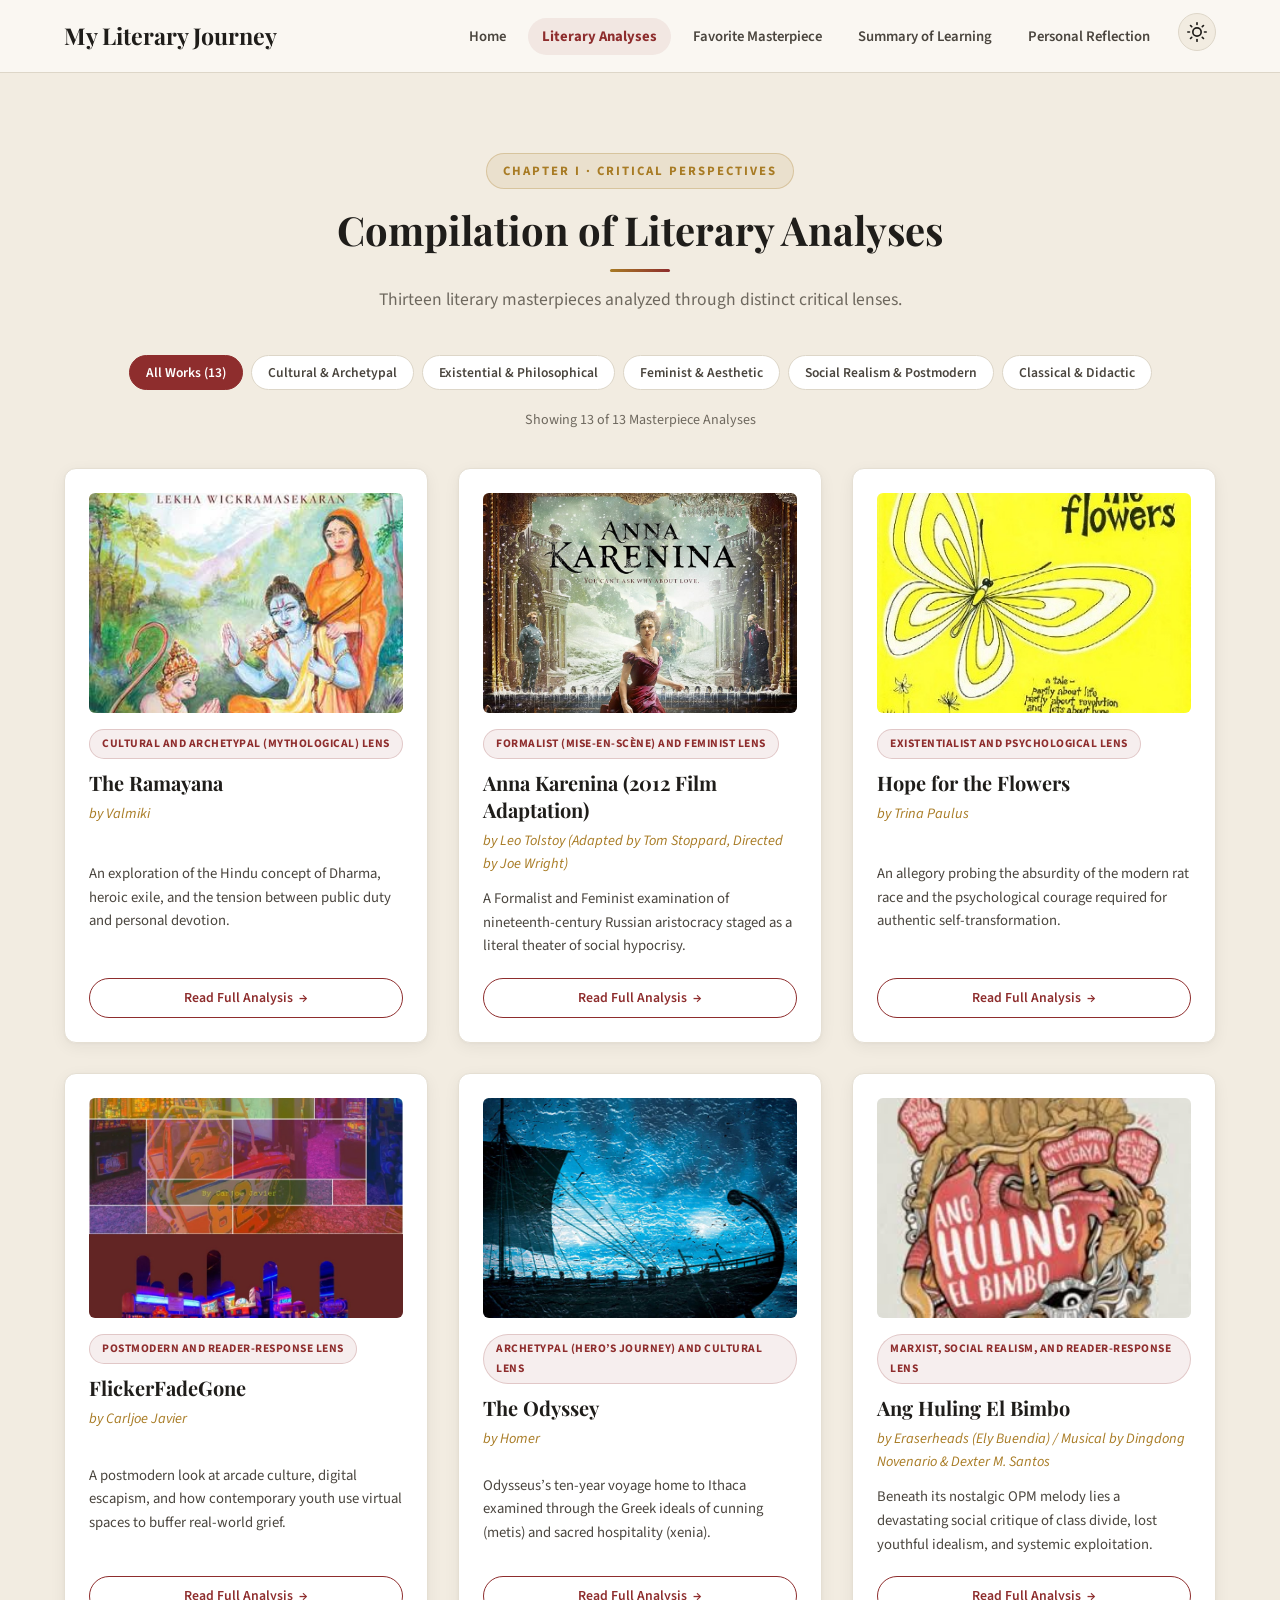
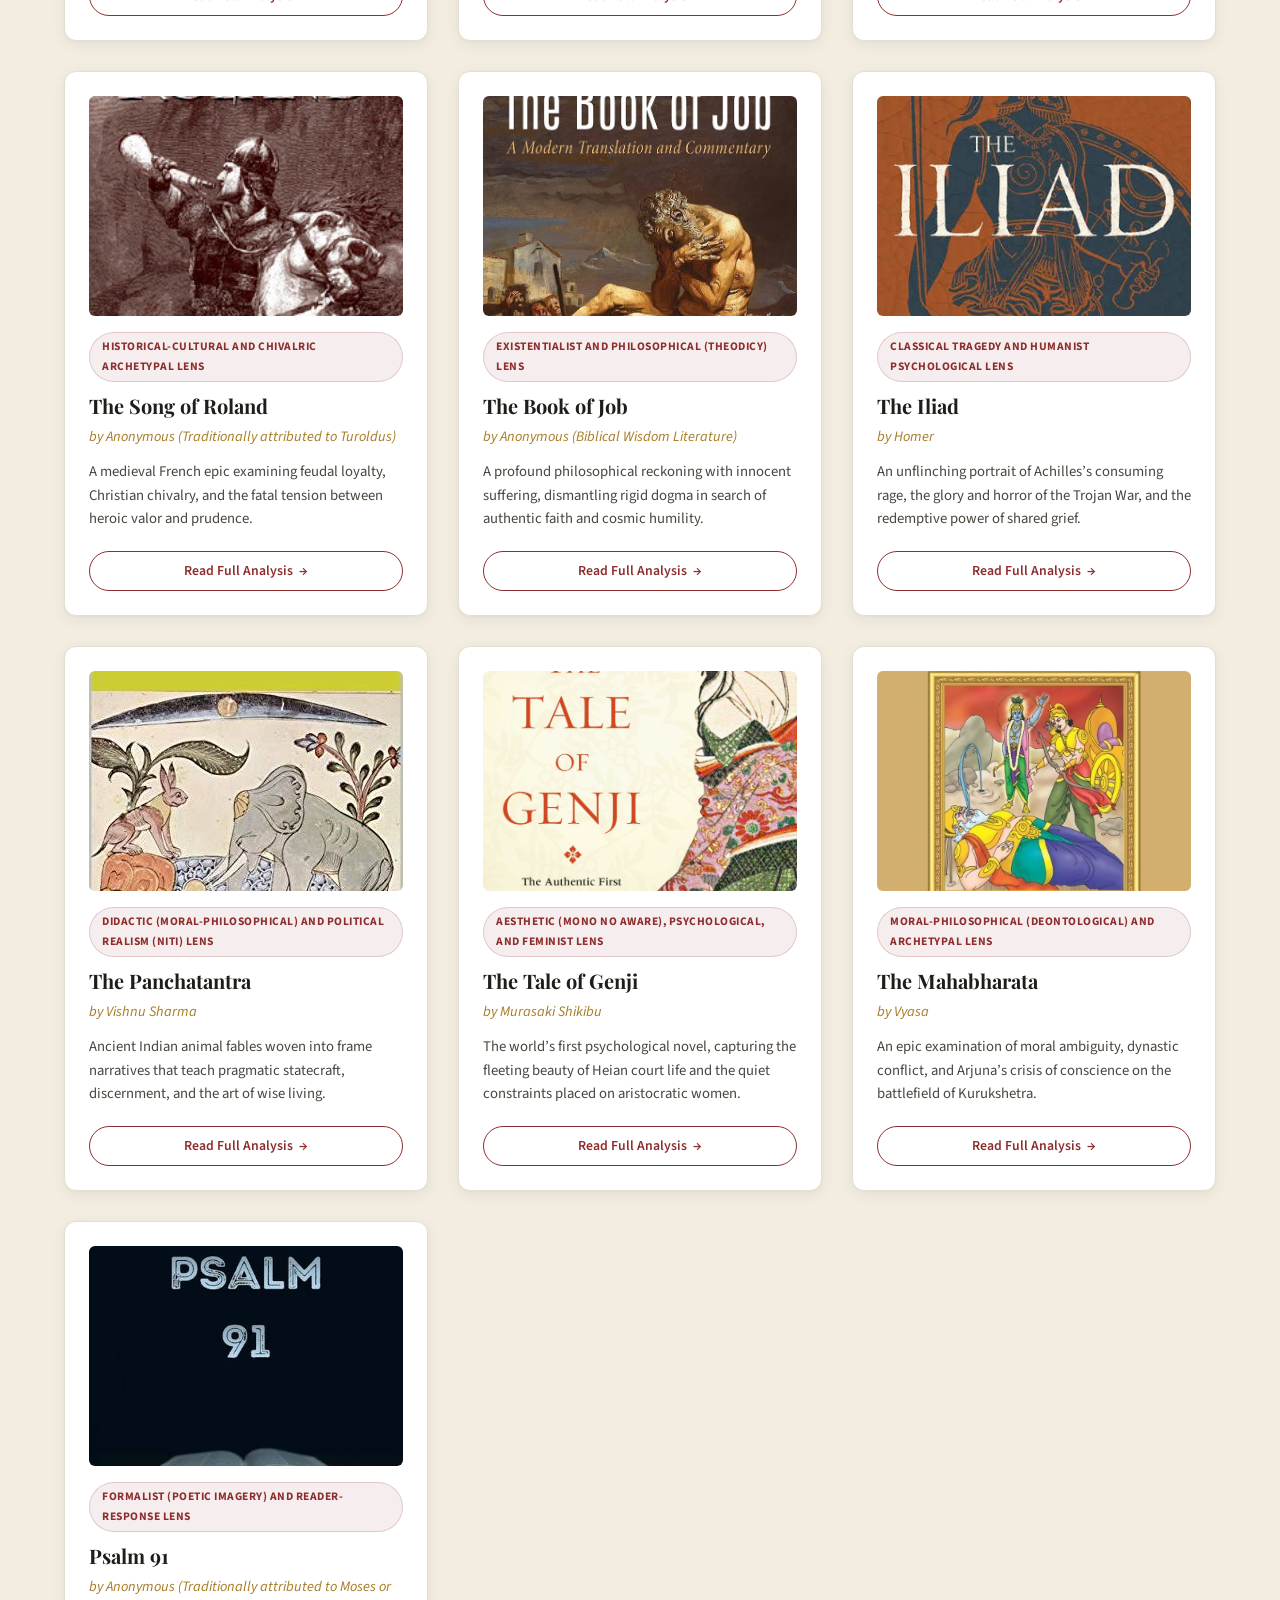
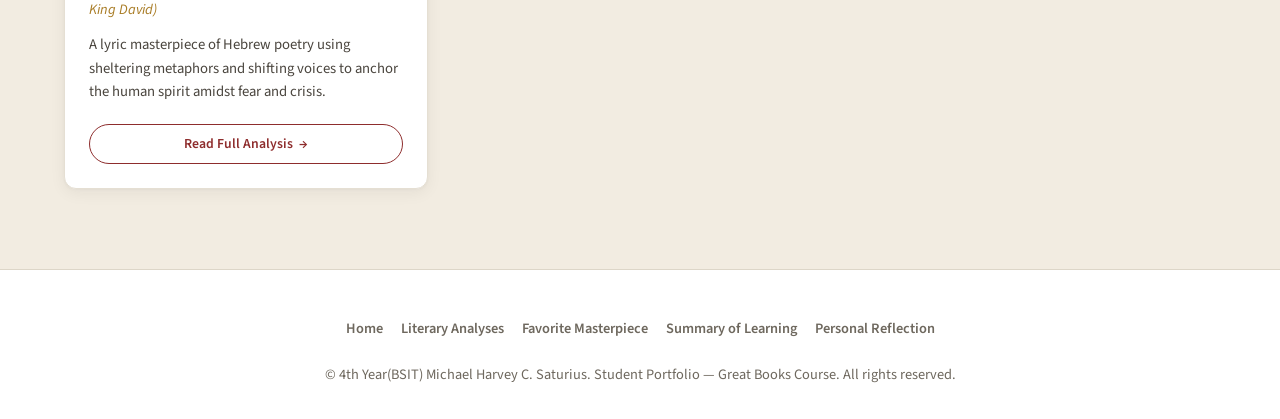
==== analyses.html @ 4bf7985d "Add files via upload" ====
<!DOCTYPE html>
<html lang="en">
<head>
    <meta charset="UTF-8">
    <meta name="viewport" content="width=device-width, initial-scale=1.0">
    <title>Literary Analyses | My Literary Journey</title>
    <link rel="preconnect" href="https://fonts.googleapis.com">
    <link rel="preconnect" href="https://fonts.gstatic.com" crossorigin>
    <link href="https://fonts.googleapis.com/css2?family=Playfair+Display:ital,wght@0,400;0,600;0,700;0,800;1,400;1,600;1,700&family=Source+Sans+3:ital,wght@0,400;0,500;0,600;0,700;1,400;1,600&display=swap" rel="stylesheet">
    <link rel="stylesheet" href="styles.css">
</head>
<body>
    <nav class="navbar" id="navbar">
        <div class="nav-container">
            <a href="profile.html" class="logo">My Literary Journey</a>
            <button class="nav-toggle" aria-label="Toggle navigation menu" id="navToggle">
                <span class="hamburger-line"></span>
                <span class="hamburger-line"></span>
                <span class="hamburger-line"></span>
            </button>
            <ul class="nav-links" id="navLinks">
                <li><a href="profile.html">Home</a></li>
                <li><a href="analyses.html" class="active">Literary Analyses</a></li>
                <li><a href="favorite.html">Favorite Masterpiece</a></li>
                <li><a href="summary.html">Summary of Learning</a></li>
                <li><a href="reflection.html">Personal Reflection</a></li>
                <li><button class="theme-toggle" id="themeToggle" aria-label="Toggle theme"><svg class="theme-icon sun-icon" viewBox="0 0 24 24" width="20" height="20" fill="none" stroke="currentColor" stroke-width="2" stroke-linecap="round" stroke-linejoin="round" aria-hidden="true"><circle cx="12" cy="12" r="5"></circle><line x1="12" y1="1" x2="12" y2="3"></line><line x1="12" y1="21" x2="12" y2="23"></line><line x1="4.22" y1="4.22" x2="5.64" y2="5.64"></line><line x1="18.36" y1="18.36" x2="19.78" y2="19.78"></line><line x1="1" y1="12" x2="3" y2="12"></line><line x1="21" y1="12" x2="23" y2="12"></line><line x1="4.22" y1="19.78" x2="5.64" y2="18.36"></line><line x1="18.36" y1="5.64" x2="19.78" y2="4.22"></line></svg><svg class="theme-icon moon-icon" viewBox="0 0 24 24" width="20" height="20" fill="none" stroke="currentColor" stroke-width="2" stroke-linecap="round" stroke-linejoin="round" aria-hidden="true"><path d="M21 12.79A9 9 0 1 1 11.21 3 7 7 0 0 0 21 12.79z"></path></svg></button></li>
            </ul>
        </div>
    </nav>

    <section id="analyses" class="section bg-alt">
        <div class="container">
            <div class="section-header-block">
                <div class="chapter-kicker">Chapter I &middot; Critical Perspectives</div>
                <h2 class="section-title">Compilation of Literary Analyses</h2>
                <p class="section-subtitle">Thirteen literary masterpieces analyzed through distinct critical lenses.</p>
            </div>

            <div class="analyses-toolbar">
                <div class="filter-pills" role="tablist" aria-label="Filter analyses by critical lens">
                    <button class="filter-btn active" data-filter="all">All Works (13)</button>
                    <button class="filter-btn" data-filter="archetypal">Cultural &amp; Archetypal</button>
                    <button class="filter-btn" data-filter="existential">Existential &amp; Philosophical</button>
                    <button class="filter-btn" data-filter="feminist">Feminist &amp; Aesthetic</button>
                    <button class="filter-btn" data-filter="social">Social Realism &amp; Postmodern</button>
                    <button class="filter-btn" data-filter="classical">Classical &amp; Didactic</button>
                </div>
                <div class="analyses-counter" id="analysesCounter">Showing 13 of 13 Masterpiece Analyses</div>
            </div>

            <div class="analyses-grid" id="analysesGrid"></div>
        </div>
    </section>

    <div class="modal" id="readerModal" role="dialog" aria-modal="true" aria-hidden="true">
        <div class="modal-backdrop" id="modalBackdrop"></div>
        <div class="modal-content">
            <div class="modal-bg-cover" id="modalBgCover" aria-hidden="true"></div>
            <button class="modal-close" id="modalClose" aria-label="Close reader">&times;</button>
            <div class="modal-body">
                <div class="modal-header">
                    <h2 id="modalTitle">Title</h2>
                    <p class="modal-author" id="modalAuthor">Author</p>
                    <span class="modal-lens" id="modalLens">Lens</span>
                </div>
                <div class="modal-text" id="modalText"></div>
            </div>
            <div class="modal-footer">
                <button class="modal-nav-btn" id="modalPrevBtn">&larr; Previous Analysis</button>
                <button class="modal-nav-btn" id="modalNextBtn">Next Analysis &rarr;</button>
            </div>
        </div>
    </div>

    <footer id="footer" class="footer">
        <div class="container">
            <div class="footer-content">
                <ul class="footer-nav">
                    <li><a href="profile.html">Home</a></li>
                    <li><a href="analyses.html">Literary Analyses</a></li>
                    <li><a href="favorite.html">Favorite Masterpiece</a></li>
                    <li><a href="summary.html">Summary of Learning</a></li>
                    <li><a href="reflection.html">Personal Reflection</a></li>
                </ul>
                <div class="footer-attribution">
                    <p>&copy; 4th Year(BSIT) Michael Harvey C. Saturius. Student Portfolio &mdash; Great Books Course. All rights reserved.</p>
                </div>
            </div>
        </div>
    </footer>

    <button class="back-to-top" id="backToTop" aria-label="Back to top">&uarr;</button>

    <script src="script.js"></script>
</body>
</html>
---- styles.css ----
:root {
    --bg-primary: #FAF7F2;
    --bg-secondary: #F2ECE1;
    --bg-alt: #F2ECE1;
    --card-bg: #FFFFFF;
    --card-border: #E5DFD3;
    --border-color: #DDD6C8;
    --border-subtle: #ECE6DA;

    --text-primary: #1F1D1A;
    --text-color: #1F1D1A;
    --text-secondary: #4A453E;
    --text-muted: #6E685E;

    --accent: #8E2D2D;
    --accent-hover: #702121;
    --accent-subtle: rgba(142, 45, 45, 0.08);
    --accent-subtle-border: rgba(142, 45, 45, 0.2);

    --gold: #A87B24;
    --gold-hover: #8C6418;
    --gold-subtle: rgba(168, 123, 36, 0.1);
    --gold-border: rgba(168, 123, 36, 0.28);

    --forest: #2C5E43;
    --forest-subtle: rgba(44, 94, 67, 0.1);

    --shadow-sm: 0 2px 8px rgba(31, 29, 26, 0.04);
    --shadow: 0 4px 16px rgba(31, 29, 26, 0.06), 0 1px 3px rgba(31, 29, 26, 0.03);
    --shadow-md: 0 8px 24px rgba(31, 29, 26, 0.08), 0 2px 6px rgba(31, 29, 26, 0.04);
    --shadow-lg: 0 16px 40px rgba(31, 29, 26, 0.1), 0 4px 12px rgba(31, 29, 26, 0.05);
    --shadow-book: -8px 0 16px rgba(0, 0, 0, 0.12), 12px 16px 32px rgba(0, 0, 0, 0.15);

    --radius-sm: 6px;
    --radius: 12px;
    --radius-lg: 18px;
    --radius-full: 9999px;

    --transition-fast: 0.15s ease;
    --transition: 0.3s cubic-bezier(0.2, 0, 0.1, 1);
    --transition-slow: 0.5s cubic-bezier(0.2, 0, 0.1, 1);

    --font-serif: 'Playfair Display', Georgia, 'Times New Roman', serif;
    --font-sans: 'Source Sans 3', system-ui, -apple-system, 'Segoe UI', Roboto, sans-serif;
}

body.dark-mode {
    --bg-primary: #151413;
    --bg-secondary: #1D1C1A;
    --bg-alt: #1D1C1A;
    --card-bg: #22201D;
    --card-border: #35332F;
    --border-color: #383531;
    --border-subtle: #2C2925;

    --text-primary: #F4EFE6;
    --text-color: #F4EFE6;
    --text-secondary: #C8C1B4;
    --text-muted: #968F83;

    --accent: #E06C6C;
    --accent-hover: #F08585;
    --accent-subtle: rgba(224, 108, 108, 0.12);
    --accent-subtle-border: rgba(224, 108, 108, 0.3);

    --gold: #D8A944;
    --gold-hover: #E8BC5B;
    --gold-subtle: rgba(216, 169, 68, 0.12);
    --gold-border: rgba(216, 169, 68, 0.32);

    --forest: #5CA37B;
    --forest-subtle: rgba(92, 163, 123, 0.14);

    --shadow-sm: 0 2px 8px rgba(0, 0, 0, 0.3);
    --shadow: 0 6px 20px rgba(0, 0, 0, 0.45);
    --shadow-md: 0 10px 30px rgba(0, 0, 0, 0.55);
    --shadow-lg: 0 20px 50px rgba(0, 0, 0, 0.7);
    --shadow-book: -8px 0 20px rgba(0, 0, 0, 0.4), 16px 20px 40px rgba(0, 0, 0, 0.6);
}

*, *::before, *::after {
    margin: 0;
    padding: 0;
    box-sizing: border-box;
}

html {
    scroll-behavior: smooth;
    font-size: 16px;
}

@keyframes pageFadeIn {
    from {
        opacity: 0;
    }
    to {
        opacity: 1;
    }
}

body {
    font-family: var(--font-sans);
    background-color: var(--bg-primary);
    color: var(--text-color);
    line-height: 1.75;
    font-weight: 400;
    transition: background-color var(--transition), color var(--transition);
    min-height: 100vh;
    display: flex;
    flex-direction: column;
    animation: pageFadeIn 0.3s ease-out;
}

body.page-leaving {
    opacity: 0;
    transition: opacity 0.22s ease-in !important;
}

body:not(.theme-ready),
body:not(.theme-ready) *,
body:not(.theme-ready) *::before,
body:not(.theme-ready) *::after {
    transition: none !important;
}

::selection {
    background-color: var(--accent);
    color: #FFFFFF;
}

::-webkit-scrollbar {
    width: 10px;
}

::-webkit-scrollbar-track {
    background: var(--bg-primary);
}

::-webkit-scrollbar-thumb {
    background: var(--border-color);
    border-radius: var(--radius-full);
}

::-webkit-scrollbar-thumb:hover {
    background: var(--accent);
}

h1, h2, h3, h4, blockquote {
    font-family: var(--font-serif);
    color: var(--text-primary);
}

h1 {
    font-size: 2.8rem;
    line-height: 1.2;
    font-weight: 700;
}

h2 {
    font-size: 2.2rem;
    line-height: 1.25;
    font-weight: 700;
}

h3 {
    font-size: 1.4rem;
    line-height: 1.35;
    font-weight: 700;
}

h4 {
    font-size: 1.15rem;
    line-height: 1.4;
    font-weight: 600;
}

p {
    margin-bottom: 1.2rem;
    color: var(--text-secondary);
}

p:last-child {
    margin-bottom: 0;
}

a {
    color: var(--accent);
    text-decoration: none;
    transition: color var(--transition-fast);
}

a:hover {
    color: var(--accent-hover);
}

.container {
    max-width: 1200px;
    margin: 0 auto;
    padding: 0 24px;
    width: 100%;
}

.section {
    padding: 80px 0;
    position: relative;
    flex: 1 0 auto;
}

.bg-alt {
    background-color: var(--bg-secondary);
}

.section-title {
    font-size: 2.5rem;
    text-align: center;
    margin-bottom: 14px;
    color: var(--text-primary);
}

.section-title::after {
    content: '';
    display: block;
    width: 60px;
    height: 3px;
    background: linear-gradient(90deg, var(--gold), var(--accent));
    margin: 14px auto 0;
    border-radius: var(--radius-full);
}

.section-subtitle {
    text-align: center;
    color: var(--text-muted);
    margin: 0 auto 48px;
    font-size: 1.1rem;
    max-width: 680px;
    line-height: 1.6;
}

.chapter-kicker {
    display: inline-block;
    font-size: 0.8rem;
    font-weight: 700;
    text-transform: uppercase;
    letter-spacing: 2px;
    color: var(--gold);
    background-color: var(--gold-subtle);
    border: 1px solid var(--gold-border);
    padding: 6px 16px;
    border-radius: var(--radius-full);
    margin-bottom: 16px;
}

.section-header-block {
    text-align: center;
    margin-bottom: 40px;
}

.btn {
    display: inline-flex;
    align-items: center;
    justify-content: center;
    gap: 8px;
    padding: 13px 28px;
    border-radius: var(--radius-full);
    font-weight: 600;
    font-size: 0.98rem;
    transition: all var(--transition);
    cursor: pointer;
    border: 1px solid transparent;
    font-family: inherit;
    text-decoration: none;
}

.btn-primary {
    background-color: var(--accent);
    color: #FFFFFF;
    box-shadow: 0 4px 14px rgba(142, 45, 45, 0.25);
}

.btn-primary:hover {
    background-color: var(--accent-hover);
    color: #FFFFFF;
    transform: translateY(-2px);
    box-shadow: 0 6px 20px rgba(142, 45, 45, 0.35);
}

.btn-outline {
    background-color: transparent;
    color: var(--text-primary);
    border-color: var(--border-color);
}

.btn-outline:hover {
    border-color: var(--accent);
    color: var(--accent);
    background-color: var(--accent-subtle);
}

.navbar {
    position: sticky;
    top: 0;
    z-index: 1000;
    background-color: rgba(250, 247, 242, 0.94);
    backdrop-filter: blur(12px);
    border-bottom: 1px solid var(--border-color);
}

body.dark-mode .navbar {
    background-color: rgba(21, 20, 19, 0.94);
}

.nav-container {
    max-width: 1200px;
    margin: 0 auto;
    padding: 0 24px;
    display: flex;
    justify-content: space-between;
    align-items: center;
    height: 72px;
}

.logo {
    font-family: var(--font-serif);
    font-size: 1.45rem;
    font-weight: 700;
    color: var(--text-primary);
    display: inline-flex;
    align-items: center;
    gap: 10px;
}

.logo-icon {
    display: inline-flex;
    align-items: center;
    justify-content: center;
    width: 32px;
    height: 32px;
    border-radius: 8px;
    background: linear-gradient(135deg, var(--accent), var(--gold));
    color: #FFFFFF;
    font-size: 1rem;
}

.logo:hover {
    color: var(--accent);
}

.nav-links {
    display: flex;
    list-style: none;
    gap: 8px;
    align-items: center;
}

.nav-links li a {
    color: var(--text-secondary);
    font-weight: 600;
    font-size: 0.92rem;
    padding: 8px 14px;
    border-radius: var(--radius-full);
    transition: all var(--transition-fast);
}

.nav-links li a:hover {
    color: var(--accent);
    background-color: var(--accent-subtle);
}

.nav-links li a.active {
    color: var(--accent);
    background-color: var(--accent-subtle);
    font-weight: 700;
}

.theme-toggle {
    background: var(--bg-secondary);
    border: 1px solid var(--border-color);
    color: var(--text-primary);
    width: 38px;
    height: 38px;
    border-radius: 50%;
    display: inline-flex;
    align-items: center;
    justify-content: center;
    cursor: pointer;
    transition: all var(--transition);
    margin-left: 6px;
    position: relative;
    overflow: hidden;
}

.theme-toggle:hover {
    border-color: var(--gold);
    color: var(--gold);
}

.theme-icon {
    position: absolute;
    width: 20px;
    height: 20px;
    display: block;
    pointer-events: none;
    transition: transform 0.4s cubic-bezier(0.4, 0, 0.2, 1), opacity 0.3s ease;
}

.sun-icon {
    opacity: 1;
    transform: rotate(0deg) scale(1);
}

.moon-icon {
    opacity: 0;
    transform: rotate(90deg) scale(0.5);
}

body.dark-mode .sun-icon {
    opacity: 0;
    transform: rotate(-90deg) scale(0.5);
}

body.dark-mode .moon-icon {
    opacity: 1;
    transform: rotate(0deg) scale(1);
}

.nav-toggle {
    display: none;
    flex-direction: column;
    justify-content: center;
    gap: 5px;
    background: var(--bg-secondary);
    border: 1px solid var(--border-color);
    border-radius: 8px;
    width: 40px;
    height: 40px;
    cursor: pointer;
    padding: 8px;
}

.hamburger-line {
    display: block;
    width: 100%;
    height: 2px;
    background-color: var(--text-primary);
    border-radius: 2px;
    transition: all var(--transition);
}

.hero {
    padding: 100px 24px 90px;
    text-align: center;
    background: radial-gradient(circle at 50% 20%, var(--bg-secondary) 0%, var(--bg-primary) 75%);
    border-bottom: 1px solid var(--border-color);
}

.hero-content {
    max-width: 860px;
    margin: 0 auto;
}

.hero-badge {
    display: inline-block;
    font-size: 0.8rem;
    font-weight: 700;
    text-transform: uppercase;
    letter-spacing: 2px;
    color: var(--accent);
    background-color: var(--accent-subtle);
    border: 1px solid var(--accent-subtle-border);
    padding: 6px 18px;
    border-radius: var(--radius-full);
    margin-bottom: 24px;
}

.hero h1 {
    font-size: 3rem;
    margin-bottom: 24px;
    color: var(--text-primary);
}

.hero-quote {
    font-family: var(--font-serif);
    font-style: italic;
    font-size: 1.35rem;
    color: var(--text-secondary);
    margin: 0 auto 36px;
    max-width: 720px;
    line-height: 1.6;
    background: var(--card-bg);
    padding: 24px 28px;
    border-radius: var(--radius);
    box-shadow: var(--shadow);
    border: 1px solid var(--border-subtle);
    border-left: 4px solid var(--gold);
    text-align: left;
}

.hero-actions {
    display: flex;
    gap: 16px;
    justify-content: center;
    align-items: center;
    flex-wrap: wrap;
}

.profile-grid {
    display: grid;
    grid-template-columns: 360px 1fr;
    gap: 50px;
    align-items: start;
}

.photo-frame {
    border-radius: var(--radius-lg);
    overflow: hidden;
    margin-bottom: 24px;
    box-shadow: var(--shadow-md);
    border: 3px solid var(--card-border);
    background-color: var(--bg-secondary);
    max-width: 100%;
}

.profile-photo {
    width: 100%;
    height: auto;
    display: block;
    object-fit: cover;
}

.metadata-card {
    background-color: var(--card-bg);
    border: 1px solid var(--card-border);
    border-radius: var(--radius);
    padding: 24px;
    box-shadow: var(--shadow);
    border-top: 3px solid var(--accent);
}

.metadata-card p {
    margin-bottom: 12px;
    color: var(--text-secondary);
    font-size: 0.95rem;
    display: flex;
    flex-direction: column;
    gap: 2px;
    border-bottom: 1px dashed var(--border-subtle);
    padding-bottom: 8px;
}

.metadata-card p:last-child {
    margin-bottom: 0;
    border-bottom: none;
    padding-bottom: 0;
}

.metadata-card strong {
    color: var(--text-primary);
    font-size: 0.8rem;
    text-transform: uppercase;
    letter-spacing: 1px;
}

.profile-right {
    display: flex;
    flex-direction: column;
    gap: 24px;
}

.profile-subsection {
    background-color: var(--card-bg);
    border: 1px solid var(--card-border);
    border-radius: var(--radius);
    padding: 30px 32px;
    box-shadow: var(--shadow);
}

.profile-subsection h3 {
    font-size: 1.3rem;
    margin-bottom: 12px;
    color: var(--text-primary);
}

.profile-subsection p {
    color: var(--text-secondary);
    font-size: 1rem;
    line-height: 1.75;
}

.profile-nav-cards {
    display: grid;
    grid-template-columns: repeat(auto-fit, minmax(220px, 1fr));
    gap: 16px;
    margin-top: 40px;
}

.nav-card-link {
    background-color: var(--card-bg);
    border: 1px solid var(--card-border);
    border-radius: var(--radius);
    padding: 18px 20px;
    display: flex;
    flex-direction: column;
    gap: 6px;
    box-shadow: var(--shadow-sm);
    transition: all var(--transition);
}

.nav-card-link:hover {
    transform: translateY(-3px);
    border-color: var(--accent);
    box-shadow: var(--shadow);
}

.nav-card-label {
    font-size: 0.75rem;
    text-transform: uppercase;
    letter-spacing: 1.5px;
    font-weight: 700;
    color: var(--gold);
}

.nav-card-title {
    font-family: var(--font-serif);
    font-weight: 700;
    color: var(--text-primary);
    font-size: 1.05rem;
    display: flex;
    justify-content: space-between;
}

.analyses-toolbar {
    margin-bottom: 36px;
    display: flex;
    flex-direction: column;
    gap: 18px;
}

.search-box-wrapper {
    max-width: 540px;
    margin: 0 auto;
    width: 100%;
    position: relative;
}

.search-input {
    width: 100%;
    padding: 12px 20px 12px 42px;
    border-radius: var(--radius-full);
    border: 1px solid var(--border-color);
    background-color: var(--card-bg);
    color: var(--text-primary);
    font-family: inherit;
    font-size: 0.95rem;
    outline: none;
}

.search-input:focus {
    border-color: var(--accent);
    box-shadow: 0 0 0 3px var(--accent-subtle);
}

.search-icon {
    position: absolute;
    left: 16px;
    top: 50%;
    transform: translateY(-50%);
    color: var(--text-muted);
}

.filter-pills {
    display: flex;
    flex-wrap: wrap;
    gap: 8px;
    justify-content: center;
}

.filter-btn {
    background-color: var(--card-bg);
    border: 1px solid var(--border-color);
    color: var(--text-secondary);
    padding: 7px 16px;
    border-radius: var(--radius-full);
    font-size: 0.85rem;
    font-weight: 600;
    cursor: pointer;
    transition: all var(--transition-fast);
    font-family: inherit;
}

.filter-btn:hover {
    border-color: var(--accent);
    color: var(--accent);
}

.filter-btn.active {
    background-color: var(--accent);
    border-color: var(--accent);
    color: #FFFFFF;
}

.analyses-counter {
    text-align: center;
    font-size: 0.88rem;
    color: var(--text-muted);
}

.analyses-grid {
    display: grid;
    grid-template-columns: repeat(3, minmax(0, 1fr));
    gap: 30px;
}

.analyses-empty {
    grid-column: 1 / -1;
    text-align: center;
    padding: 60px 20px;
    background: var(--card-bg);
    border-radius: var(--radius);
    border: 1px dashed var(--border-color);
}

.analyses-empty-title {
    font-family: var(--font-serif);
    font-size: 1.3rem;
    color: var(--text-primary);
    margin-bottom: 8px;
}

.analysis-card {
    background-color: var(--card-bg);
    border: 1px solid var(--card-border);
    border-radius: var(--radius);
    padding: 24px;
    display: flex;
    flex-direction: column;
    box-shadow: var(--shadow);
    transition: transform var(--transition), box-shadow var(--transition);
}

.analysis-card:hover {
    transform: translateY(-5px);
    box-shadow: var(--shadow-md);
}

.analysis-card .card-image {
    width: 100%;
    height: 220px;
    background-color: var(--bg-secondary);
    border-radius: var(--radius-sm);
    overflow: hidden;
    margin-bottom: 16px;
    display: flex;
    align-items: center;
    justify-content: center;
}

.analysis-card .card-image img {
    width: 100%;
    height: 100%;
    object-fit: cover;
    display: block;
}

.lens-badge {
    display: inline-block;
    padding: 4px 12px;
    border-radius: var(--radius-full);
    font-size: 0.72rem;
    font-weight: 700;
    text-transform: uppercase;
    letter-spacing: 0.5px;
    margin-bottom: 10px;
    background-color: var(--accent-subtle);
    color: var(--accent);
    border: 1px solid var(--accent-subtle-border);
    align-self: flex-start;
}

.analysis-card h3 {
    font-size: 1.25rem;
    margin-bottom: 6px;
    color: var(--text-primary);
}

.analysis-card .author {
    font-style: italic;
    font-size: 0.9rem;
    color: var(--gold);
    margin-bottom: 12px;
}

.analysis-card p {
    font-size: 0.92rem;
    color: var(--text-secondary);
    margin-bottom: 20px;
    flex-grow: 1;
    line-height: 1.6;
}

.read-btn {
    margin-top: auto;
    background-color: transparent;
    color: var(--accent);
    border: 1px solid var(--accent);
    padding: 9px 18px;
    border-radius: var(--radius-full);
    font-size: 0.86rem;
    font-weight: 600;
    cursor: pointer;
    transition: all var(--transition-fast);
    font-family: inherit;
    display: inline-flex;
    align-items: center;
    justify-content: center;
    gap: 6px;
    width: 100%;
}

.read-btn:hover {
    background-color: var(--accent);
    color: #FFFFFF;
}

.modal {
    position: fixed;
    top: 0;
    left: 0;
    width: 100%;
    height: 100%;
    z-index: 2000;
    display: flex;
    align-items: center;
    justify-content: center;
    padding: 30px 20px;
    opacity: 0;
    visibility: hidden;
    pointer-events: none;
    transition: opacity 0.35s ease, visibility 0.35s ease;
}

.modal.visible {
    opacity: 1;
    visibility: visible;
    pointer-events: auto;
}

.modal-backdrop {
    position: fixed;
    top: 0;
    left: 0;
    width: 100%;
    height: 100%;
    background-color: rgba(0, 0, 0, 0.65);
    backdrop-filter: blur(6px);
    z-index: 2001;
    opacity: 0;
    transition: opacity 0.35s ease;
}

.modal.visible .modal-backdrop {
    opacity: 1;
}

.modal-content {
    position: relative;
    z-index: 2002;
    background-color: var(--card-bg);
    border: 1px solid var(--card-border);
    border-radius: var(--radius-lg);
    max-width: 840px;
    width: 100%;
    max-height: 90vh;
    display: flex;
    flex-direction: column;
    overflow: hidden;
    box-shadow: var(--shadow-lg);
    opacity: 0;
    transform: translateY(-50px);
    transition: transform 0.4s cubic-bezier(0.16, 1, 0.3, 1), opacity 0.4s ease;
}

.modal.visible .modal-content {
    opacity: 1;
    transform: translateY(0);
}

.modal-bg-cover {
    position: absolute;
    top: 0;
    left: 0;
    right: 0;
    bottom: 0;
    background-size: cover;
    background-position: center top;
    background-repeat: no-repeat;
    opacity: 0.22;
    pointer-events: none;
    z-index: 0;
    filter: blur(0.5px);
    transform: scale(1.02);
    -webkit-mask-image: linear-gradient(to bottom, rgba(0, 0, 0, 1) 0%, rgba(0, 0, 0, 0.85) 15%, rgba(0, 0, 0, 0.4) 35%, rgba(0, 0, 0, 0.1) 50%, transparent 65%, transparent 100%);
    mask-image: linear-gradient(to bottom, rgba(0, 0, 0, 1) 0%, rgba(0, 0, 0, 0.85) 15%, rgba(0, 0, 0, 0.4) 35%, rgba(0, 0, 0, 0.1) 50%, transparent 65%, transparent 100%);
    transition: background-image 0.4s ease, opacity 0.4s ease;
}

body.dark-mode .modal-bg-cover {
    opacity: 0.26;
    -webkit-mask-image: linear-gradient(to bottom, rgba(0, 0, 0, 1) 0%, rgba(0, 0, 0, 0.85) 15%, rgba(0, 0, 0, 0.4) 35%, rgba(0, 0, 0, 0.1) 50%, transparent 65%, transparent 100%);
    mask-image: linear-gradient(to bottom, rgba(0, 0, 0, 1) 0%, rgba(0, 0, 0, 0.85) 15%, rgba(0, 0, 0, 0.4) 35%, rgba(0, 0, 0, 0.1) 50%, transparent 65%, transparent 100%);
}

.modal-close {
    position: absolute;
    top: 16px;
    right: 16px;
    width: 40px;
    height: 40px;
    border-radius: 50%;
    border: 1px solid var(--border-color);
    background-color: var(--card-bg);
    color: var(--text-primary);
    font-size: 1.4rem;
    display: flex;
    align-items: center;
    justify-content: center;
    cursor: pointer;
    transition: all var(--transition-fast);
    z-index: 10;
}

.modal-close:hover {
    background-color: var(--accent);
    color: #FFFFFF;
    border-color: var(--accent);
}

.modal-body {
    position: relative;
    z-index: 1;
    padding: 40px 48px 30px;
    overflow-y: auto;
    max-height: calc(90vh - 70px);
}

.modal-header {
    position: relative;
    z-index: 1;
    margin-bottom: 26px;
    padding-bottom: 20px;
    border-bottom: 1px solid var(--border-subtle);
    padding-right: 40px;
}

.modal-header h2 {
    font-size: 2.2rem;
    margin-bottom: 6px;
    color: var(--text-primary);
}

.modal-author {
    font-family: var(--font-serif);
    font-style: italic;
    font-size: 1.1rem;
    color: var(--gold);
    margin-bottom: 12px;
}

.modal-lens {
    display: inline-block;
    padding: 4px 12px;
    border-radius: var(--radius-full);
    font-size: 0.74rem;
    font-weight: 700;
    text-transform: uppercase;
    letter-spacing: 0.8px;
    background-color: var(--accent-subtle);
    color: var(--accent);
    border: 1px solid var(--accent-subtle-border);
}

.modal-text {
    max-width: 68ch;
    font-size: 1.05rem;
    color: var(--text-primary);
    line-height: 1.85;
}

.modal-text p {
    margin-bottom: 20px;
}

.modal-footer {
    display: flex;
    justify-content: space-between;
    align-items: center;
    padding: 14px 48px;
    border-top: 1px solid var(--border-subtle);
    background-color: var(--bg-secondary);
}

.modal-nav-btn {
    background: transparent;
    border: 1px solid var(--border-color);
    color: var(--text-primary);
    padding: 8px 16px;
    border-radius: var(--radius-full);
    font-size: 0.85rem;
    font-weight: 600;
    cursor: pointer;
    transition: all var(--transition-fast);
    font-family: inherit;
}

.modal-nav-btn:hover:not(:disabled) {
    background-color: var(--card-bg);
    border-color: var(--accent);
    color: var(--accent);
}

.modal-nav-btn:disabled {
    opacity: 0.35;
    cursor: not-allowed;
}

.spotlight {
    background-color: var(--card-bg);
    border: 1px solid var(--card-border);
    border-radius: var(--radius-lg);
    padding: 44px;
    margin-top: 20px;
    box-shadow: var(--shadow-md);
    border-top: 4px solid var(--accent);
}

.spotlight-header {
    text-align: center;
    margin-bottom: 36px;
    padding-bottom: 24px;
    border-bottom: 1px solid var(--border-subtle);
}

.spotlight-ribbon {
    display: inline-block;
    font-size: 0.78rem;
    font-weight: 700;
    text-transform: uppercase;
    letter-spacing: 2px;
    color: var(--gold);
    background-color: var(--gold-subtle);
    border: 1px solid var(--gold-border);
    padding: 5px 16px;
    border-radius: var(--radius-full);
    margin-bottom: 14px;
}

.spotlight-header h3 {
    font-size: 2.5rem;
    margin-bottom: 6px;
    color: var(--text-primary);
}

.spotlight-author {
    font-family: var(--font-serif);
    font-style: italic;
    color: var(--gold);
    font-size: 1.2rem;
}

.spotlight-content {
    display: grid;
    grid-template-columns: 380px 1fr;
    gap: 40px;
    margin-bottom: 40px;
    align-items: center;
}

.spotlight-image {
    border-radius: var(--radius);
    overflow: hidden;
    box-shadow: var(--shadow-book);
    border: 2px solid var(--card-border);
}

.spotlight-photo {
    width: 100%;
    height: auto;
    display: block;
}

.spotlight-text {
    background-color: var(--bg-secondary);
    border-radius: var(--radius);
    padding: 32px;
    border: 1px solid var(--border-subtle);
}

.spotlight-text h4 {
    font-size: 1.3rem;
    margin-bottom: 12px;
    color: var(--text-primary);
}

.spotlight-text p {
    color: var(--text-secondary);
    font-size: 1.02rem;
    line-height: 1.8;
}

.highlights {
    display: grid;
    grid-template-columns: repeat(3, 1fr);
    gap: 24px;
}

.highlight-block {
    background-color: var(--bg-secondary);
    border: 1px solid var(--border-color);
    border-radius: var(--radius);
    padding: 28px 24px;
    box-shadow: var(--shadow-sm);
    border-top: 3px solid var(--accent);
}

.highlight-block h4 {
    font-size: 1.02rem;
    margin-bottom: 12px;
    color: var(--text-primary);
    font-weight: 700;
}

.highlight-block p {
    color: var(--text-secondary);
    font-size: 0.95rem;
    line-height: 1.7;
}

.feature-grid {
    display: grid;
    grid-template-columns: repeat(2, 1fr);
    gap: 28px;
}

.feature-card {
    background-color: var(--card-bg);
    border: 1px solid var(--card-border);
    border-radius: var(--radius);
    padding: 34px 32px;
    box-shadow: var(--shadow);
    display: flex;
    flex-direction: column;
    border-top: 3px solid var(--accent);
}

.feature-number {
    display: inline-flex;
    align-items: center;
    justify-content: center;
    width: 44px;
    height: 44px;
    background: linear-gradient(135deg, var(--accent), var(--gold));
    color: #FFFFFF;
    font-size: 1.25rem;
    font-weight: 700;
    border-radius: 50%;
    margin-bottom: 18px;
    font-family: var(--font-serif);
}

.feature-card h3 {
    font-size: 1.35rem;
    margin-bottom: 12px;
    color: var(--text-primary);
}

.feature-card p {
    color: var(--text-secondary);
    font-size: 1rem;
    line-height: 1.75;
}

.reflection-grid {
    display: grid;
    gap: 28px;
    max-width: 960px;
    margin: 0 auto;
}

.reflection-block {
    background-color: var(--card-bg);
    border: 1px solid var(--card-border);
    border-left: 5px solid var(--accent);
    border-radius: var(--radius);
    padding: 34px 36px;
    box-shadow: var(--shadow);
}

.reflection-number {
    display: inline-flex;
    align-items: center;
    justify-content: center;
    width: 34px;
    height: 34px;
    background-color: var(--accent-subtle);
    color: var(--accent);
    font-weight: 700;
    border-radius: 50%;
    margin-bottom: 14px;
    font-size: 0.9rem;
    border: 1px solid var(--accent-subtle-border);
}

.reflection-question {
    font-family: var(--font-serif);
    font-size: 1.28rem;
    margin-bottom: 16px;
    color: var(--text-primary);
    line-height: 1.4;
}

.reflection-answer {
    color: var(--text-secondary);
    font-size: 1.02rem;
    line-height: 1.8;
    background-color: var(--bg-secondary);
    padding: 20px 24px;
    border-radius: var(--radius-sm);
    border-left: 3px solid var(--gold);
}

.footer {
    background-color: var(--card-bg);
    border-top: 1px solid var(--border-color);
    padding: 44px 0 32px;
    margin-top: auto;
}

.footer-content {
    display: flex;
    flex-direction: column;
    gap: 20px;
    align-items: center;
    text-align: center;
}

.footer-nav {
    display: flex;
    flex-wrap: wrap;
    gap: 18px;
    justify-content: center;
    list-style: none;
}

.footer-nav a {
    color: var(--text-muted);
    font-size: 0.9rem;
    font-weight: 600;
}

.footer-nav a:hover {
    color: var(--accent);
}

.footer-attribution p {
    color: var(--text-muted);
    font-size: 0.9rem;
}

.back-to-top {
    position: fixed;
    bottom: 26px;
    right: 26px;
    width: 44px;
    height: 44px;
    border-radius: 50%;
    background-color: var(--card-bg);
    border: 1px solid var(--border-color);
    color: var(--text-primary);
    display: flex;
    align-items: center;
    justify-content: center;
    font-size: 1.2rem;
    cursor: pointer;
    box-shadow: var(--shadow-md);
    transition: all var(--transition);
    opacity: 0;
    pointer-events: none;
    z-index: 999;
}

.back-to-top.visible {
    opacity: 1;
    pointer-events: auto;
}

.back-to-top:hover {
    background-color: var(--accent);
    color: #FFFFFF;
    border-color: var(--accent);
}

@media (max-width: 1024px) {
    .profile-grid {
        grid-template-columns: 320px 1fr;
        gap: 36px;
    }

    .spotlight-content {
        grid-template-columns: 320px 1fr;
        gap: 32px;
    }

    .analyses-grid {
        grid-template-columns: repeat(2, 1fr);
        gap: 24px;
    }
}

@media (max-width: 860px) {
    .profile-grid {
        grid-template-columns: 1fr;
        gap: 32px;
    }

    .photo-frame {
        max-width: 400px;
        margin: 0 auto 20px;
    }

    .metadata-card {
        max-width: 400px;
        margin: 0 auto;
    }

    .spotlight-content {
        grid-template-columns: 1fr;
    }

    .spotlight-image {
        max-width: 420px;
        margin: 0 auto;
    }

    .highlights {
        grid-template-columns: 1fr;
    }

    .feature-grid {
        grid-template-columns: 1fr;
    }
}

@media (max-width: 768px) {
    .section {
        padding: 60px 0;
    }

    .nav-toggle {
        display: flex;
    }

    .nav-links {
        position: fixed;
        top: 72px;
        left: 0;
        width: 100%;
        background-color: var(--bg-primary);
        flex-direction: column;
        align-items: center;
        padding: 24px 20px;
        gap: 12px;
        display: none;
        box-shadow: var(--shadow-md);
        border-bottom: 1px solid var(--border-color);
    }

    .nav-links.active {
        display: flex;
    }

    .nav-links li {
        width: 100%;
        text-align: center;
    }

    .nav-links li a {
        display: block;
        padding: 10px 0;
    }

    .hero h1 {
        font-size: 2.2rem;
    }

    .spotlight {
        padding: 26px 20px;
    }

    .modal-body {
        padding: 28px 20px;
    }

    .modal-footer {
        padding: 12px 20px;
    }
}

@media (max-width: 580px) {
    .analyses-grid {
        grid-template-columns: 1fr;
    }
}
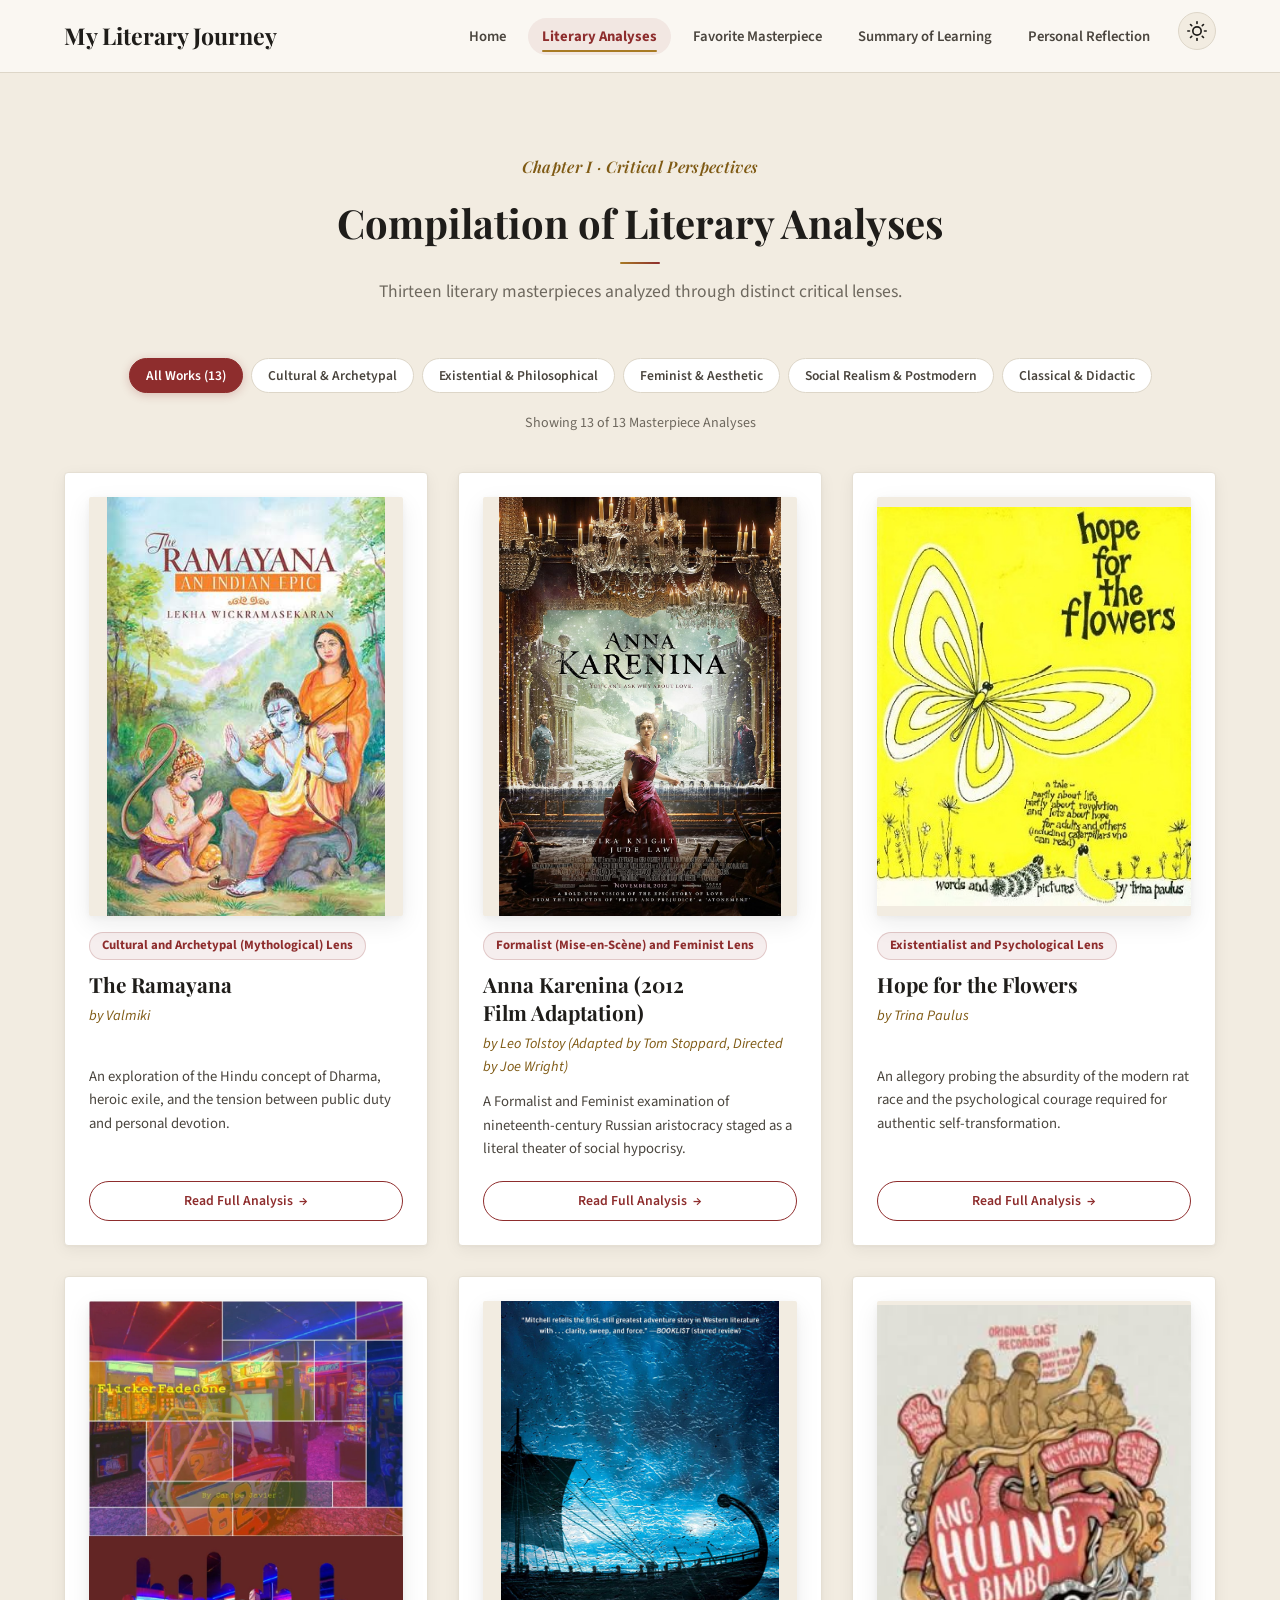
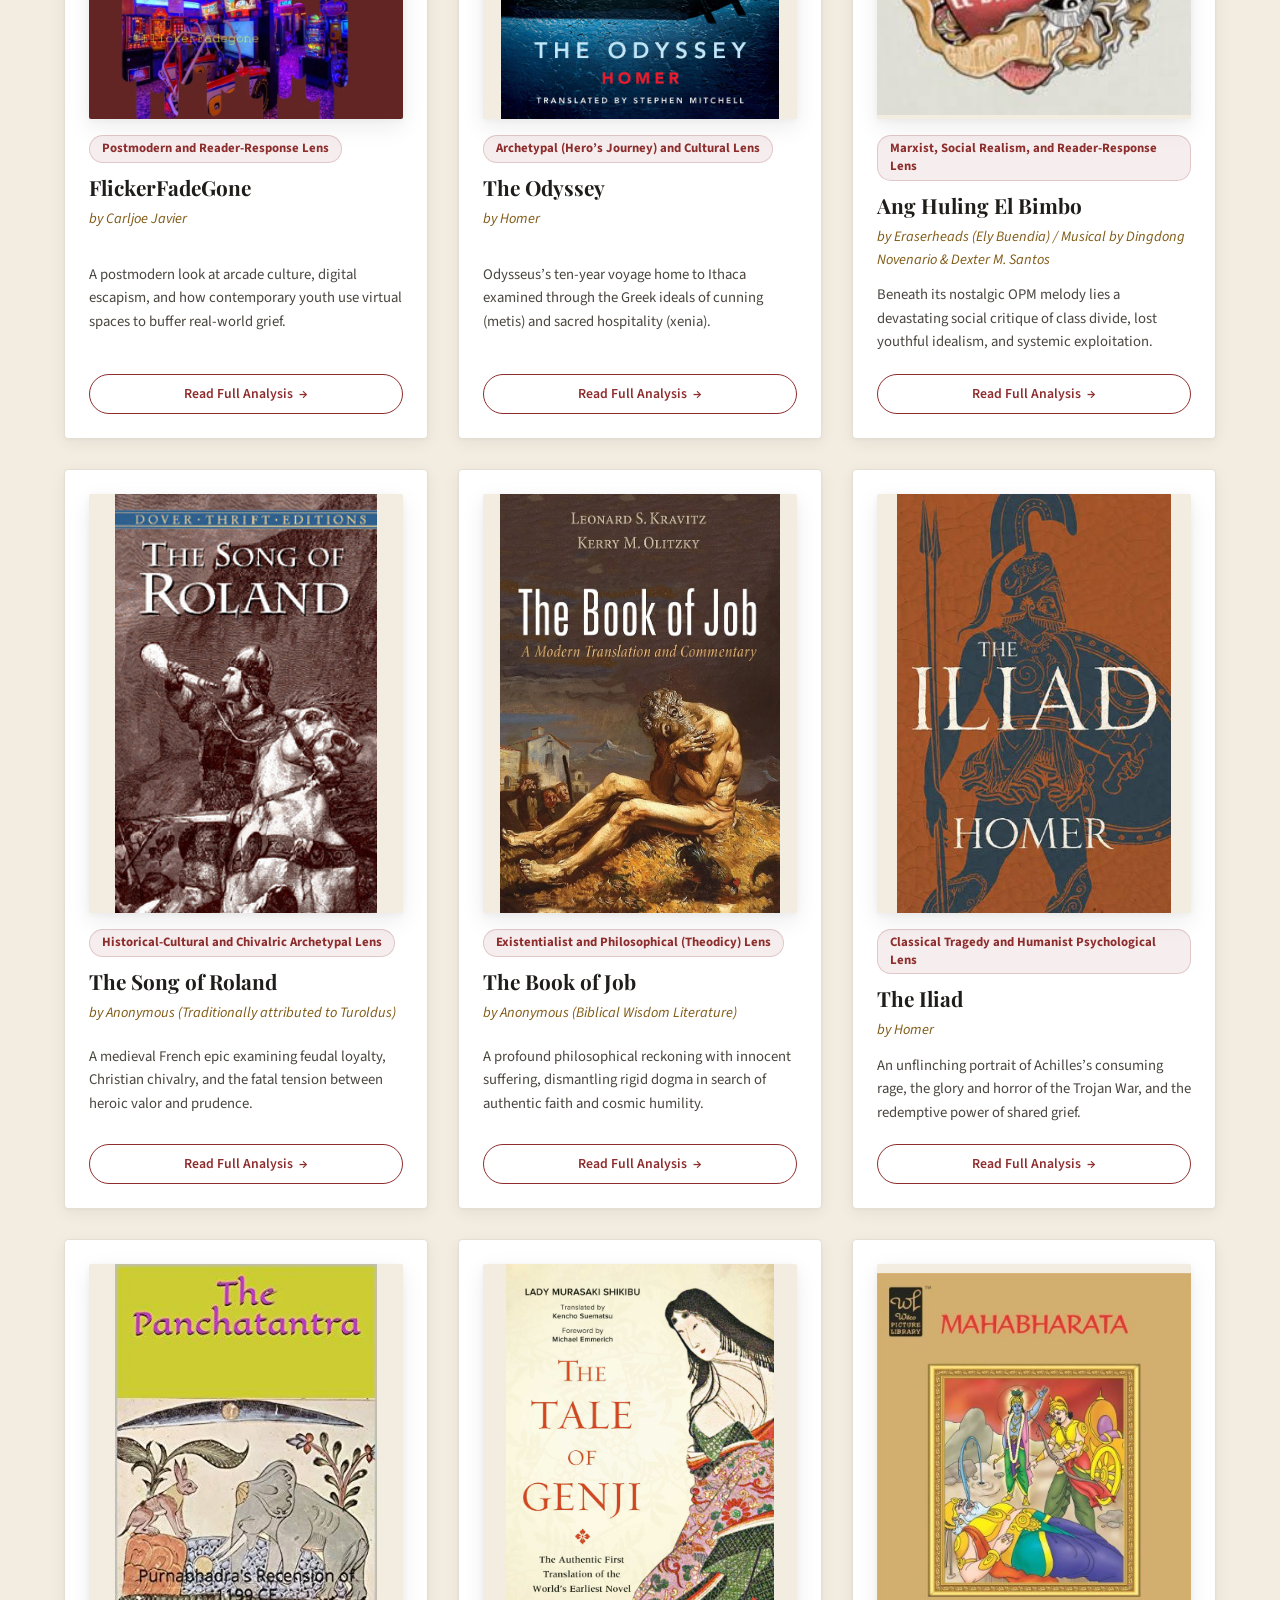
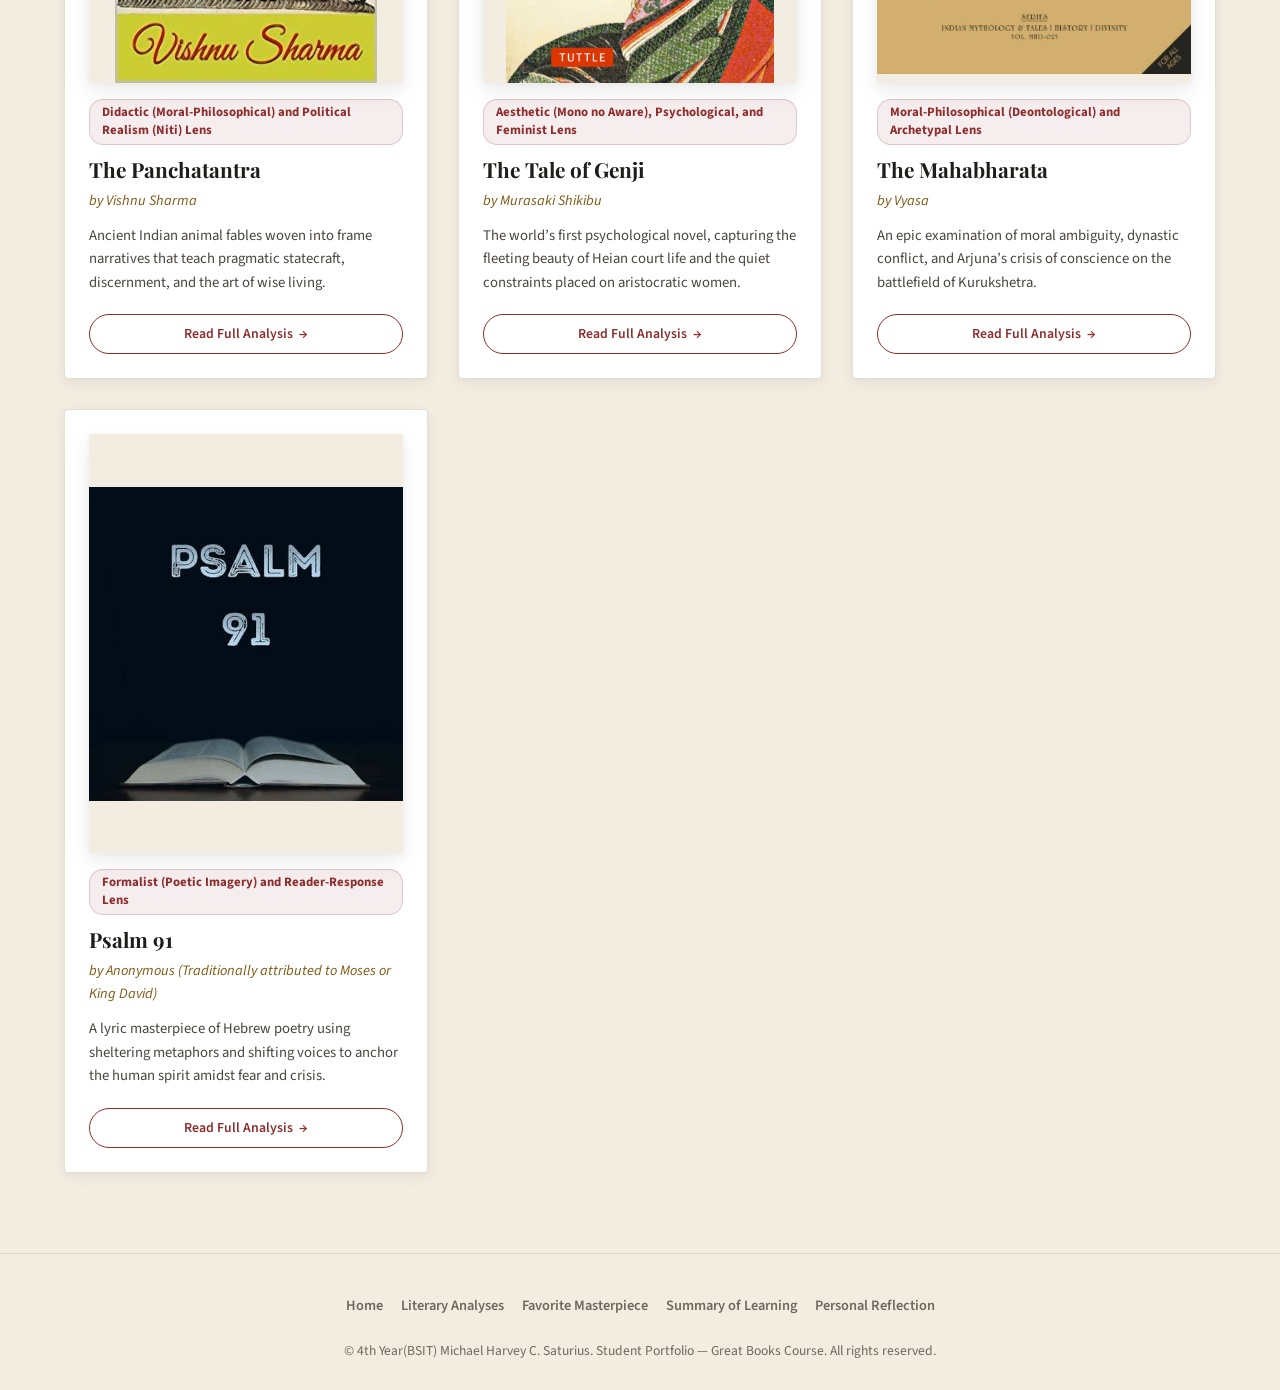
==== commit 6db89a47: "Update features and UI" ====
--- a/analyses.html
+++ b/analyses.html
@@ -10,17 +10,18 @@
     <link rel="stylesheet" href="styles.css">
 </head>
 <body>
+    <a class="skip-link" href="#main">Skip to content</a>
     <nav class="navbar" id="navbar">
         <div class="nav-container">
             <a href="profile.html" class="logo">My Literary Journey</a>
-            <button class="nav-toggle" aria-label="Toggle navigation menu" id="navToggle">
+            <button class="nav-toggle" aria-label="Toggle navigation menu" aria-expanded="false" aria-controls="navLinks" id="navToggle">
                 <span class="hamburger-line"></span>
                 <span class="hamburger-line"></span>
                 <span class="hamburger-line"></span>
             </button>
             <ul class="nav-links" id="navLinks">
                 <li><a href="profile.html">Home</a></li>
-                <li><a href="analyses.html" class="active">Literary Analyses</a></li>
+                <li><a href="analyses.html" class="active" aria-current="page">Literary Analyses</a></li>
                 <li><a href="favorite.html">Favorite Masterpiece</a></li>
                 <li><a href="summary.html">Summary of Learning</a></li>
                 <li><a href="reflection.html">Personal Reflection</a></li>
@@ -29,6 +30,7 @@
         </div>
     </nav>
 
+    <main id="main">
     <section id="analyses" class="section bg-alt">
         <div class="container">
             <div class="section-header-block">
@@ -38,13 +40,13 @@
             </div>
 
             <div class="analyses-toolbar">
-                <div class="filter-pills" role="tablist" aria-label="Filter analyses by critical lens">
-                    <button class="filter-btn active" data-filter="all">All Works (13)</button>
-                    <button class="filter-btn" data-filter="archetypal">Cultural &amp; Archetypal</button>
-                    <button class="filter-btn" data-filter="existential">Existential &amp; Philosophical</button>
-                    <button class="filter-btn" data-filter="feminist">Feminist &amp; Aesthetic</button>
-                    <button class="filter-btn" data-filter="social">Social Realism &amp; Postmodern</button>
-                    <button class="filter-btn" data-filter="classical">Classical &amp; Didactic</button>
+                <div class="filter-pills" role="group" aria-label="Filter analyses by critical lens">
+                    <button class="filter-btn active" aria-pressed="true" data-filter="all">All Works (13)</button>
+                    <button class="filter-btn" aria-pressed="false" data-filter="archetypal">Cultural &amp; Archetypal</button>
+                    <button class="filter-btn" aria-pressed="false" data-filter="existential">Existential &amp; Philosophical</button>
+                    <button class="filter-btn" aria-pressed="false" data-filter="feminist">Feminist &amp; Aesthetic</button>
+                    <button class="filter-btn" aria-pressed="false" data-filter="social">Social Realism &amp; Postmodern</button>
+                    <button class="filter-btn" aria-pressed="false" data-filter="classical">Classical &amp; Didactic</button>
                 </div>
                 <div class="analyses-counter" id="analysesCounter">Showing 13 of 13 Masterpiece Analyses</div>
             </div>
@@ -53,9 +55,12 @@
         </div>
     </section>
 
-    <div class="modal" id="readerModal" role="dialog" aria-modal="true" aria-hidden="true">
+    </main>
+
+    <div class="modal" id="readerModal" role="dialog" aria-modal="true" aria-labelledby="modalTitle" aria-hidden="true">
         <div class="modal-backdrop" id="modalBackdrop"></div>
         <div class="modal-content">
+            <div class="modal-progress" aria-hidden="true"><span id="modalProgress"></span></div>
             <div class="modal-bg-cover" id="modalBgCover" aria-hidden="true"></div>
             <button class="modal-close" id="modalClose" aria-label="Close reader">&times;</button>
             <div class="modal-body">
@@ -68,6 +73,7 @@
             </div>
             <div class="modal-footer">
                 <button class="modal-nav-btn" id="modalPrevBtn">&larr; Previous Analysis</button>
+                <span class="modal-position" id="modalPosition" aria-live="polite"></span>
                 <button class="modal-nav-btn" id="modalNextBtn">Next Analysis &rarr;</button>
             </div>
         </div>
--- a/styles.css
+++ b/styles.css
@@ -1,1411 +1,1794 @@
-:root {
-    --bg-primary: #FAF7F2;
-    --bg-secondary: #F2ECE1;
-    --bg-alt: #F2ECE1;
-    --card-bg: #FFFFFF;
-    --card-border: #E5DFD3;
-    --border-color: #DDD6C8;
-    --border-subtle: #ECE6DA;
-
-    --text-primary: #1F1D1A;
-    --text-color: #1F1D1A;
-    --text-secondary: #4A453E;
-    --text-muted: #6E685E;
-
-    --accent: #8E2D2D;
-    --accent-hover: #702121;
-    --accent-subtle: rgba(142, 45, 45, 0.08);
-    --accent-subtle-border: rgba(142, 45, 45, 0.2);
-
-    --gold: #A87B24;
-    --gold-hover: #8C6418;
-    --gold-subtle: rgba(168, 123, 36, 0.1);
-    --gold-border: rgba(168, 123, 36, 0.28);
-
-    --forest: #2C5E43;
-    --forest-subtle: rgba(44, 94, 67, 0.1);
-
-    --shadow-sm: 0 2px 8px rgba(31, 29, 26, 0.04);
-    --shadow: 0 4px 16px rgba(31, 29, 26, 0.06), 0 1px 3px rgba(31, 29, 26, 0.03);
-    --shadow-md: 0 8px 24px rgba(31, 29, 26, 0.08), 0 2px 6px rgba(31, 29, 26, 0.04);
-    --shadow-lg: 0 16px 40px rgba(31, 29, 26, 0.1), 0 4px 12px rgba(31, 29, 26, 0.05);
-    --shadow-book: -8px 0 16px rgba(0, 0, 0, 0.12), 12px 16px 32px rgba(0, 0, 0, 0.15);
-
-    --radius-sm: 6px;
-    --radius: 12px;
-    --radius-lg: 18px;
-    --radius-full: 9999px;
-
-    --transition-fast: 0.15s ease;
-    --transition: 0.3s cubic-bezier(0.2, 0, 0.1, 1);
-    --transition-slow: 0.5s cubic-bezier(0.2, 0, 0.1, 1);
-
-    --font-serif: 'Playfair Display', Georgia, 'Times New Roman', serif;
-    --font-sans: 'Source Sans 3', system-ui, -apple-system, 'Segoe UI', Roboto, sans-serif;
-}
-
-body.dark-mode {
-    --bg-primary: #151413;
-    --bg-secondary: #1D1C1A;
-    --bg-alt: #1D1C1A;
-    --card-bg: #22201D;
-    --card-border: #35332F;
-    --border-color: #383531;
-    --border-subtle: #2C2925;
-
-    --text-primary: #F4EFE6;
-    --text-color: #F4EFE6;
-    --text-secondary: #C8C1B4;
-    --text-muted: #968F83;
-
-    --accent: #E06C6C;
-    --accent-hover: #F08585;
-    --accent-subtle: rgba(224, 108, 108, 0.12);
-    --accent-subtle-border: rgba(224, 108, 108, 0.3);
-
-    --gold: #D8A944;
-    --gold-hover: #E8BC5B;
-    --gold-subtle: rgba(216, 169, 68, 0.12);
-    --gold-border: rgba(216, 169, 68, 0.32);
-
-    --forest: #5CA37B;
-    --forest-subtle: rgba(92, 163, 123, 0.14);
-
-    --shadow-sm: 0 2px 8px rgba(0, 0, 0, 0.3);
-    --shadow: 0 6px 20px rgba(0, 0, 0, 0.45);
-    --shadow-md: 0 10px 30px rgba(0, 0, 0, 0.55);
-    --shadow-lg: 0 20px 50px rgba(0, 0, 0, 0.7);
-    --shadow-book: -8px 0 20px rgba(0, 0, 0, 0.4), 16px 20px 40px rgba(0, 0, 0, 0.6);
-}
-
-*, *::before, *::after {
-    margin: 0;
-    padding: 0;
-    box-sizing: border-box;
-}
-
-html {
-    scroll-behavior: smooth;
-    font-size: 16px;
-}
-
-@keyframes pageFadeIn {
-    from {
-        opacity: 0;
-    }
-    to {
-        opacity: 1;
-    }
-}
-
-body {
-    font-family: var(--font-sans);
-    background-color: var(--bg-primary);
-    color: var(--text-color);
-    line-height: 1.75;
-    font-weight: 400;
-    transition: background-color var(--transition), color var(--transition);
-    min-height: 100vh;
-    display: flex;
-    flex-direction: column;
-    animation: pageFadeIn 0.3s ease-out;
-}
-
-body.page-leaving {
-    opacity: 0;
-    transition: opacity 0.22s ease-in !important;
-}
-
-body:not(.theme-ready),
-body:not(.theme-ready) *,
-body:not(.theme-ready) *::before,
-body:not(.theme-ready) *::after {
-    transition: none !important;
-}
-
-::selection {
-    background-color: var(--accent);
-    color: #FFFFFF;
-}
-
-::-webkit-scrollbar {
-    width: 10px;
-}
-
-::-webkit-scrollbar-track {
-    background: var(--bg-primary);
-}
-
-::-webkit-scrollbar-thumb {
-    background: var(--border-color);
-    border-radius: var(--radius-full);
-}
-
-::-webkit-scrollbar-thumb:hover {
-    background: var(--accent);
-}
-
-h1, h2, h3, h4, blockquote {
-    font-family: var(--font-serif);
-    color: var(--text-primary);
-}
-
-h1 {
-    font-size: 2.8rem;
-    line-height: 1.2;
-    font-weight: 700;
-}
-
-h2 {
-    font-size: 2.2rem;
-    line-height: 1.25;
-    font-weight: 700;
-}
-
-h3 {
-    font-size: 1.4rem;
-    line-height: 1.35;
-    font-weight: 700;
-}
-
-h4 {
-    font-size: 1.15rem;
-    line-height: 1.4;
-    font-weight: 600;
-}
-
-p {
-    margin-bottom: 1.2rem;
-    color: var(--text-secondary);
-}
-
-p:last-child {
-    margin-bottom: 0;
-}
-
-a {
-    color: var(--accent);
-    text-decoration: none;
-    transition: color var(--transition-fast);
-}
-
-a:hover {
-    color: var(--accent-hover);
-}
-
-.container {
-    max-width: 1200px;
-    margin: 0 auto;
-    padding: 0 24px;
-    width: 100%;
-}
-
-.section {
-    padding: 80px 0;
-    position: relative;
-    flex: 1 0 auto;
-}
-
-.bg-alt {
-    background-color: var(--bg-secondary);
-}
-
-.section-title {
-    font-size: 2.5rem;
-    text-align: center;
-    margin-bottom: 14px;
-    color: var(--text-primary);
-}
-
-.section-title::after {
-    content: '';
-    display: block;
-    width: 60px;
-    height: 3px;
-    background: linear-gradient(90deg, var(--gold), var(--accent));
-    margin: 14px auto 0;
-    border-radius: var(--radius-full);
-}
-
-.section-subtitle {
-    text-align: center;
-    color: var(--text-muted);
-    margin: 0 auto 48px;
-    font-size: 1.1rem;
-    max-width: 680px;
-    line-height: 1.6;
-}
-
-.chapter-kicker {
-    display: inline-block;
-    font-size: 0.8rem;
-    font-weight: 700;
-    text-transform: uppercase;
-    letter-spacing: 2px;
-    color: var(--gold);
-    background-color: var(--gold-subtle);
-    border: 1px solid var(--gold-border);
-    padding: 6px 16px;
-    border-radius: var(--radius-full);
-    margin-bottom: 16px;
-}
-
-.section-header-block {
-    text-align: center;
-    margin-bottom: 40px;
-}
-
-.btn {
-    display: inline-flex;
-    align-items: center;
-    justify-content: center;
-    gap: 8px;
-    padding: 13px 28px;
-    border-radius: var(--radius-full);
-    font-weight: 600;
-    font-size: 0.98rem;
-    transition: all var(--transition);
-    cursor: pointer;
-    border: 1px solid transparent;
-    font-family: inherit;
-    text-decoration: none;
-}
-
-.btn-primary {
-    background-color: var(--accent);
-    color: #FFFFFF;
-    box-shadow: 0 4px 14px rgba(142, 45, 45, 0.25);
-}
-
-.btn-primary:hover {
-    background-color: var(--accent-hover);
-    color: #FFFFFF;
-    transform: translateY(-2px);
-    box-shadow: 0 6px 20px rgba(142, 45, 45, 0.35);
-}
-
-.btn-outline {
-    background-color: transparent;
-    color: var(--text-primary);
-    border-color: var(--border-color);
-}
-
-.btn-outline:hover {
-    border-color: var(--accent);
-    color: var(--accent);
-    background-color: var(--accent-subtle);
-}
-
-.navbar {
-    position: sticky;
-    top: 0;
-    z-index: 1000;
-    background-color: rgba(250, 247, 242, 0.94);
-    backdrop-filter: blur(12px);
-    border-bottom: 1px solid var(--border-color);
-}
-
-body.dark-mode .navbar {
-    background-color: rgba(21, 20, 19, 0.94);
-}
-
-.nav-container {
-    max-width: 1200px;
-    margin: 0 auto;
-    padding: 0 24px;
-    display: flex;
-    justify-content: space-between;
-    align-items: center;
-    height: 72px;
-}
-
-.logo {
-    font-family: var(--font-serif);
-    font-size: 1.45rem;
-    font-weight: 700;
-    color: var(--text-primary);
-    display: inline-flex;
-    align-items: center;
-    gap: 10px;
-}
-
-.logo-icon {
-    display: inline-flex;
-    align-items: center;
-    justify-content: center;
-    width: 32px;
-    height: 32px;
-    border-radius: 8px;
-    background: linear-gradient(135deg, var(--accent), var(--gold));
-    color: #FFFFFF;
-    font-size: 1rem;
-}
-
-.logo:hover {
-    color: var(--accent);
-}
-
-.nav-links {
-    display: flex;
-    list-style: none;
-    gap: 8px;
-    align-items: center;
-}
-
-.nav-links li a {
-    color: var(--text-secondary);
-    font-weight: 600;
-    font-size: 0.92rem;
-    padding: 8px 14px;
-    border-radius: var(--radius-full);
-    transition: all var(--transition-fast);
-}
-
-.nav-links li a:hover {
-    color: var(--accent);
-    background-color: var(--accent-subtle);
-}
-
-.nav-links li a.active {
-    color: var(--accent);
-    background-color: var(--accent-subtle);
-    font-weight: 700;
-}
-
-.theme-toggle {
-    background: var(--bg-secondary);
-    border: 1px solid var(--border-color);
-    color: var(--text-primary);
-    width: 38px;
-    height: 38px;
-    border-radius: 50%;
-    display: inline-flex;
-    align-items: center;
-    justify-content: center;
-    cursor: pointer;
-    transition: all var(--transition);
-    margin-left: 6px;
-    position: relative;
-    overflow: hidden;
-}
-
-.theme-toggle:hover {
-    border-color: var(--gold);
-    color: var(--gold);
-}
-
-.theme-icon {
-    position: absolute;
-    width: 20px;
-    height: 20px;
-    display: block;
-    pointer-events: none;
-    transition: transform 0.4s cubic-bezier(0.4, 0, 0.2, 1), opacity 0.3s ease;
-}
-
-.sun-icon {
-    opacity: 1;
-    transform: rotate(0deg) scale(1);
-}
-
-.moon-icon {
-    opacity: 0;
-    transform: rotate(90deg) scale(0.5);
-}
-
-body.dark-mode .sun-icon {
-    opacity: 0;
-    transform: rotate(-90deg) scale(0.5);
-}
-
-body.dark-mode .moon-icon {
-    opacity: 1;
-    transform: rotate(0deg) scale(1);
-}
-
-.nav-toggle {
-    display: none;
-    flex-direction: column;
-    justify-content: center;
-    gap: 5px;
-    background: var(--bg-secondary);
-    border: 1px solid var(--border-color);
-    border-radius: 8px;
-    width: 40px;
-    height: 40px;
-    cursor: pointer;
-    padding: 8px;
-}
-
-.hamburger-line {
-    display: block;
-    width: 100%;
-    height: 2px;
-    background-color: var(--text-primary);
-    border-radius: 2px;
-    transition: all var(--transition);
-}
-
-.hero {
-    padding: 100px 24px 90px;
-    text-align: center;
-    background: radial-gradient(circle at 50% 20%, var(--bg-secondary) 0%, var(--bg-primary) 75%);
-    border-bottom: 1px solid var(--border-color);
-}
-
-.hero-content {
-    max-width: 860px;
-    margin: 0 auto;
-}
-
-.hero-badge {
-    display: inline-block;
-    font-size: 0.8rem;
-    font-weight: 700;
-    text-transform: uppercase;
-    letter-spacing: 2px;
-    color: var(--accent);
-    background-color: var(--accent-subtle);
-    border: 1px solid var(--accent-subtle-border);
-    padding: 6px 18px;
-    border-radius: var(--radius-full);
-    margin-bottom: 24px;
-}
-
-.hero h1 {
-    font-size: 3rem;
-    margin-bottom: 24px;
-    color: var(--text-primary);
-}
-
-.hero-quote {
-    font-family: var(--font-serif);
-    font-style: italic;
-    font-size: 1.35rem;
-    color: var(--text-secondary);
-    margin: 0 auto 36px;
-    max-width: 720px;
-    line-height: 1.6;
-    background: var(--card-bg);
-    padding: 24px 28px;
-    border-radius: var(--radius);
-    box-shadow: var(--shadow);
-    border: 1px solid var(--border-subtle);
-    border-left: 4px solid var(--gold);
-    text-align: left;
-}
-
-.hero-actions {
-    display: flex;
-    gap: 16px;
-    justify-content: center;
-    align-items: center;
-    flex-wrap: wrap;
-}
-
-.profile-grid {
-    display: grid;
-    grid-template-columns: 360px 1fr;
-    gap: 50px;
-    align-items: start;
-}
-
-.photo-frame {
-    border-radius: var(--radius-lg);
-    overflow: hidden;
-    margin-bottom: 24px;
-    box-shadow: var(--shadow-md);
-    border: 3px solid var(--card-border);
-    background-color: var(--bg-secondary);
-    max-width: 100%;
-}
-
-.profile-photo {
-    width: 100%;
-    height: auto;
-    display: block;
-    object-fit: cover;
-}
-
-.metadata-card {
-    background-color: var(--card-bg);
-    border: 1px solid var(--card-border);
-    border-radius: var(--radius);
-    padding: 24px;
-    box-shadow: var(--shadow);
-    border-top: 3px solid var(--accent);
-}
-
-.metadata-card p {
-    margin-bottom: 12px;
-    color: var(--text-secondary);
-    font-size: 0.95rem;
-    display: flex;
-    flex-direction: column;
-    gap: 2px;
-    border-bottom: 1px dashed var(--border-subtle);
-    padding-bottom: 8px;
-}
-
-.metadata-card p:last-child {
-    margin-bottom: 0;
-    border-bottom: none;
-    padding-bottom: 0;
-}
-
-.metadata-card strong {
-    color: var(--text-primary);
-    font-size: 0.8rem;
-    text-transform: uppercase;
-    letter-spacing: 1px;
-}
-
-.profile-right {
-    display: flex;
-    flex-direction: column;
-    gap: 24px;
-}
-
-.profile-subsection {
-    background-color: var(--card-bg);
-    border: 1px solid var(--card-border);
-    border-radius: var(--radius);
-    padding: 30px 32px;
-    box-shadow: var(--shadow);
-}
-
-.profile-subsection h3 {
-    font-size: 1.3rem;
-    margin-bottom: 12px;
-    color: var(--text-primary);
-}
-
-.profile-subsection p {
-    color: var(--text-secondary);
-    font-size: 1rem;
-    line-height: 1.75;
-}
-
-.profile-nav-cards {
-    display: grid;
-    grid-template-columns: repeat(auto-fit, minmax(220px, 1fr));
-    gap: 16px;
-    margin-top: 40px;
-}
-
-.nav-card-link {
-    background-color: var(--card-bg);
-    border: 1px solid var(--card-border);
-    border-radius: var(--radius);
-    padding: 18px 20px;
-    display: flex;
-    flex-direction: column;
-    gap: 6px;
-    box-shadow: var(--shadow-sm);
-    transition: all var(--transition);
-}
-
-.nav-card-link:hover {
-    transform: translateY(-3px);
-    border-color: var(--accent);
-    box-shadow: var(--shadow);
-}
-
-.nav-card-label {
-    font-size: 0.75rem;
-    text-transform: uppercase;
-    letter-spacing: 1.5px;
-    font-weight: 700;
-    color: var(--gold);
-}
-
-.nav-card-title {
-    font-family: var(--font-serif);
-    font-weight: 700;
-    color: var(--text-primary);
-    font-size: 1.05rem;
-    display: flex;
-    justify-content: space-between;
-}
-
-.analyses-toolbar {
-    margin-bottom: 36px;
-    display: flex;
-    flex-direction: column;
-    gap: 18px;
-}
-
-.search-box-wrapper {
-    max-width: 540px;
-    margin: 0 auto;
-    width: 100%;
-    position: relative;
-}
-
-.search-input {
-    width: 100%;
-    padding: 12px 20px 12px 42px;
-    border-radius: var(--radius-full);
-    border: 1px solid var(--border-color);
-    background-color: var(--card-bg);
-    color: var(--text-primary);
-    font-family: inherit;
-    font-size: 0.95rem;
-    outline: none;
-}
-
-.search-input:focus {
-    border-color: var(--accent);
-    box-shadow: 0 0 0 3px var(--accent-subtle);
-}
-
-.search-icon {
-    position: absolute;
-    left: 16px;
-    top: 50%;
-    transform: translateY(-50%);
-    color: var(--text-muted);
-}
-
-.filter-pills {
-    display: flex;
-    flex-wrap: wrap;
-    gap: 8px;
-    justify-content: center;
-}
-
-.filter-btn {
-    background-color: var(--card-bg);
-    border: 1px solid var(--border-color);
-    color: var(--text-secondary);
-    padding: 7px 16px;
-    border-radius: var(--radius-full);
-    font-size: 0.85rem;
-    font-weight: 600;
-    cursor: pointer;
-    transition: all var(--transition-fast);
-    font-family: inherit;
-}
-
-.filter-btn:hover {
-    border-color: var(--accent);
-    color: var(--accent);
-}
-
-.filter-btn.active {
-    background-color: var(--accent);
-    border-color: var(--accent);
-    color: #FFFFFF;
-}
-
-.analyses-counter {
-    text-align: center;
-    font-size: 0.88rem;
-    color: var(--text-muted);
-}
-
-.analyses-grid {
-    display: grid;
-    grid-template-columns: repeat(3, minmax(0, 1fr));
-    gap: 30px;
-}
-
-.analyses-empty {
-    grid-column: 1 / -1;
-    text-align: center;
-    padding: 60px 20px;
-    background: var(--card-bg);
-    border-radius: var(--radius);
-    border: 1px dashed var(--border-color);
-}
-
-.analyses-empty-title {
-    font-family: var(--font-serif);
-    font-size: 1.3rem;
-    color: var(--text-primary);
-    margin-bottom: 8px;
-}
-
-.analysis-card {
-    background-color: var(--card-bg);
-    border: 1px solid var(--card-border);
-    border-radius: var(--radius);
-    padding: 24px;
-    display: flex;
-    flex-direction: column;
-    box-shadow: var(--shadow);
-    transition: transform var(--transition), box-shadow var(--transition);
-}
-
-.analysis-card:hover {
-    transform: translateY(-5px);
-    box-shadow: var(--shadow-md);
-}
-
-.analysis-card .card-image {
-    width: 100%;
-    height: 220px;
-    background-color: var(--bg-secondary);
-    border-radius: var(--radius-sm);
-    overflow: hidden;
-    margin-bottom: 16px;
-    display: flex;
-    align-items: center;
-    justify-content: center;
-}
-
-.analysis-card .card-image img {
-    width: 100%;
-    height: 100%;
-    object-fit: cover;
-    display: block;
-}
-
-.lens-badge {
-    display: inline-block;
-    padding: 4px 12px;
-    border-radius: var(--radius-full);
-    font-size: 0.72rem;
-    font-weight: 700;
-    text-transform: uppercase;
-    letter-spacing: 0.5px;
-    margin-bottom: 10px;
-    background-color: var(--accent-subtle);
-    color: var(--accent);
-    border: 1px solid var(--accent-subtle-border);
-    align-self: flex-start;
-}
-
-.analysis-card h3 {
-    font-size: 1.25rem;
-    margin-bottom: 6px;
-    color: var(--text-primary);
-}
-
-.analysis-card .author {
-    font-style: italic;
-    font-size: 0.9rem;
-    color: var(--gold);
-    margin-bottom: 12px;
-}
-
-.analysis-card p {
-    font-size: 0.92rem;
-    color: var(--text-secondary);
-    margin-bottom: 20px;
-    flex-grow: 1;
-    line-height: 1.6;
-}
-
-.read-btn {
-    margin-top: auto;
-    background-color: transparent;
-    color: var(--accent);
-    border: 1px solid var(--accent);
-    padding: 9px 18px;
-    border-radius: var(--radius-full);
-    font-size: 0.86rem;
-    font-weight: 600;
-    cursor: pointer;
-    transition: all var(--transition-fast);
-    font-family: inherit;
-    display: inline-flex;
-    align-items: center;
-    justify-content: center;
-    gap: 6px;
-    width: 100%;
-}
-
-.read-btn:hover {
-    background-color: var(--accent);
-    color: #FFFFFF;
-}
-
-.modal {
-    position: fixed;
-    top: 0;
-    left: 0;
-    width: 100%;
-    height: 100%;
-    z-index: 2000;
-    display: flex;
-    align-items: center;
-    justify-content: center;
-    padding: 30px 20px;
-    opacity: 0;
-    visibility: hidden;
-    pointer-events: none;
-    transition: opacity 0.35s ease, visibility 0.35s ease;
-}
-
-.modal.visible {
-    opacity: 1;
-    visibility: visible;
-    pointer-events: auto;
-}
-
-.modal-backdrop {
-    position: fixed;
-    top: 0;
-    left: 0;
-    width: 100%;
-    height: 100%;
-    background-color: rgba(0, 0, 0, 0.65);
-    backdrop-filter: blur(6px);
-    z-index: 2001;
-    opacity: 0;
-    transition: opacity 0.35s ease;
-}
-
-.modal.visible .modal-backdrop {
-    opacity: 1;
-}
-
-.modal-content {
-    position: relative;
-    z-index: 2002;
-    background-color: var(--card-bg);
-    border: 1px solid var(--card-border);
-    border-radius: var(--radius-lg);
-    max-width: 840px;
-    width: 100%;
-    max-height: 90vh;
-    display: flex;
-    flex-direction: column;
-    overflow: hidden;
-    box-shadow: var(--shadow-lg);
-    opacity: 0;
-    transform: translateY(-50px);
-    transition: transform 0.4s cubic-bezier(0.16, 1, 0.3, 1), opacity 0.4s ease;
-}
-
-.modal.visible .modal-content {
-    opacity: 1;
-    transform: translateY(0);
-}
-
-.modal-bg-cover {
-    position: absolute;
-    top: 0;
-    left: 0;
-    right: 0;
-    bottom: 0;
-    background-size: cover;
-    background-position: center top;
-    background-repeat: no-repeat;
-    opacity: 0.22;
-    pointer-events: none;
-    z-index: 0;
-    filter: blur(0.5px);
-    transform: scale(1.02);
-    -webkit-mask-image: linear-gradient(to bottom, rgba(0, 0, 0, 1) 0%, rgba(0, 0, 0, 0.85) 15%, rgba(0, 0, 0, 0.4) 35%, rgba(0, 0, 0, 0.1) 50%, transparent 65%, transparent 100%);
-    mask-image: linear-gradient(to bottom, rgba(0, 0, 0, 1) 0%, rgba(0, 0, 0, 0.85) 15%, rgba(0, 0, 0, 0.4) 35%, rgba(0, 0, 0, 0.1) 50%, transparent 65%, transparent 100%);
-    transition: background-image 0.4s ease, opacity 0.4s ease;
-}
-
-body.dark-mode .modal-bg-cover {
-    opacity: 0.26;
-    -webkit-mask-image: linear-gradient(to bottom, rgba(0, 0, 0, 1) 0%, rgba(0, 0, 0, 0.85) 15%, rgba(0, 0, 0, 0.4) 35%, rgba(0, 0, 0, 0.1) 50%, transparent 65%, transparent 100%);
-    mask-image: linear-gradient(to bottom, rgba(0, 0, 0, 1) 0%, rgba(0, 0, 0, 0.85) 15%, rgba(0, 0, 0, 0.4) 35%, rgba(0, 0, 0, 0.1) 50%, transparent 65%, transparent 100%);
-}
-
-.modal-close {
-    position: absolute;
-    top: 16px;
-    right: 16px;
-    width: 40px;
-    height: 40px;
-    border-radius: 50%;
-    border: 1px solid var(--border-color);
-    background-color: var(--card-bg);
-    color: var(--text-primary);
-    font-size: 1.4rem;
-    display: flex;
-    align-items: center;
-    justify-content: center;
-    cursor: pointer;
-    transition: all var(--transition-fast);
-    z-index: 10;
-}
-
-.modal-close:hover {
-    background-color: var(--accent);
-    color: #FFFFFF;
-    border-color: var(--accent);
-}
-
-.modal-body {
-    position: relative;
-    z-index: 1;
-    padding: 40px 48px 30px;
-    overflow-y: auto;
-    max-height: calc(90vh - 70px);
-}
-
-.modal-header {
-    position: relative;
-    z-index: 1;
-    margin-bottom: 26px;
-    padding-bottom: 20px;
-    border-bottom: 1px solid var(--border-subtle);
-    padding-right: 40px;
-}
-
-.modal-header h2 {
-    font-size: 2.2rem;
-    margin-bottom: 6px;
-    color: var(--text-primary);
-}
-
-.modal-author {
-    font-family: var(--font-serif);
-    font-style: italic;
-    font-size: 1.1rem;
-    color: var(--gold);
-    margin-bottom: 12px;
-}
-
-.modal-lens {
-    display: inline-block;
-    padding: 4px 12px;
-    border-radius: var(--radius-full);
-    font-size: 0.74rem;
-    font-weight: 700;
-    text-transform: uppercase;
-    letter-spacing: 0.8px;
-    background-color: var(--accent-subtle);
-    color: var(--accent);
-    border: 1px solid var(--accent-subtle-border);
-}
-
-.modal-text {
-    max-width: 68ch;
-    font-size: 1.05rem;
-    color: var(--text-primary);
-    line-height: 1.85;
-}
-
-.modal-text p {
-    margin-bottom: 20px;
-}
-
-.modal-footer {
-    display: flex;
-    justify-content: space-between;
-    align-items: center;
-    padding: 14px 48px;
-    border-top: 1px solid var(--border-subtle);
-    background-color: var(--bg-secondary);
-}
-
-.modal-nav-btn {
-    background: transparent;
-    border: 1px solid var(--border-color);
-    color: var(--text-primary);
-    padding: 8px 16px;
-    border-radius: var(--radius-full);
-    font-size: 0.85rem;
-    font-weight: 600;
-    cursor: pointer;
-    transition: all var(--transition-fast);
-    font-family: inherit;
-}
-
-.modal-nav-btn:hover:not(:disabled) {
-    background-color: var(--card-bg);
-    border-color: var(--accent);
-    color: var(--accent);
-}
-
-.modal-nav-btn:disabled {
-    opacity: 0.35;
-    cursor: not-allowed;
-}
-
-.spotlight {
-    background-color: var(--card-bg);
-    border: 1px solid var(--card-border);
-    border-radius: var(--radius-lg);
-    padding: 44px;
-    margin-top: 20px;
-    box-shadow: var(--shadow-md);
-    border-top: 4px solid var(--accent);
-}
-
-.spotlight-header {
-    text-align: center;
-    margin-bottom: 36px;
-    padding-bottom: 24px;
-    border-bottom: 1px solid var(--border-subtle);
-}
-
-.spotlight-ribbon {
-    display: inline-block;
-    font-size: 0.78rem;
-    font-weight: 700;
-    text-transform: uppercase;
-    letter-spacing: 2px;
-    color: var(--gold);
-    background-color: var(--gold-subtle);
-    border: 1px solid var(--gold-border);
-    padding: 5px 16px;
-    border-radius: var(--radius-full);
-    margin-bottom: 14px;
-}
-
-.spotlight-header h3 {
-    font-size: 2.5rem;
-    margin-bottom: 6px;
-    color: var(--text-primary);
-}
-
-.spotlight-author {
-    font-family: var(--font-serif);
-    font-style: italic;
-    color: var(--gold);
-    font-size: 1.2rem;
-}
-
-.spotlight-content {
-    display: grid;
-    grid-template-columns: 380px 1fr;
-    gap: 40px;
-    margin-bottom: 40px;
-    align-items: center;
-}
-
-.spotlight-image {
-    border-radius: var(--radius);
-    overflow: hidden;
-    box-shadow: var(--shadow-book);
-    border: 2px solid var(--card-border);
-}
-
-.spotlight-photo {
-    width: 100%;
-    height: auto;
-    display: block;
-}
-
-.spotlight-text {
-    background-color: var(--bg-secondary);
-    border-radius: var(--radius);
-    padding: 32px;
-    border: 1px solid var(--border-subtle);
-}
-
-.spotlight-text h4 {
-    font-size: 1.3rem;
-    margin-bottom: 12px;
-    color: var(--text-primary);
-}
-
-.spotlight-text p {
-    color: var(--text-secondary);
-    font-size: 1.02rem;
-    line-height: 1.8;
-}
-
-.highlights {
-    display: grid;
-    grid-template-columns: repeat(3, 1fr);
-    gap: 24px;
-}
-
-.highlight-block {
-    background-color: var(--bg-secondary);
-    border: 1px solid var(--border-color);
-    border-radius: var(--radius);
-    padding: 28px 24px;
-    box-shadow: var(--shadow-sm);
-    border-top: 3px solid var(--accent);
-}
-
-.highlight-block h4 {
-    font-size: 1.02rem;
-    margin-bottom: 12px;
-    color: var(--text-primary);
-    font-weight: 700;
-}
-
-.highlight-block p {
-    color: var(--text-secondary);
-    font-size: 0.95rem;
-    line-height: 1.7;
-}
-
-.feature-grid {
-    display: grid;
-    grid-template-columns: repeat(2, 1fr);
-    gap: 28px;
-}
-
-.feature-card {
-    background-color: var(--card-bg);
-    border: 1px solid var(--card-border);
-    border-radius: var(--radius);
-    padding: 34px 32px;
-    box-shadow: var(--shadow);
-    display: flex;
-    flex-direction: column;
-    border-top: 3px solid var(--accent);
-}
-
-.feature-number {
-    display: inline-flex;
-    align-items: center;
-    justify-content: center;
-    width: 44px;
-    height: 44px;
-    background: linear-gradient(135deg, var(--accent), var(--gold));
-    color: #FFFFFF;
-    font-size: 1.25rem;
-    font-weight: 700;
-    border-radius: 50%;
-    margin-bottom: 18px;
-    font-family: var(--font-serif);
-}
-
-.feature-card h3 {
-    font-size: 1.35rem;
-    margin-bottom: 12px;
-    color: var(--text-primary);
-}
-
-.feature-card p {
-    color: var(--text-secondary);
-    font-size: 1rem;
-    line-height: 1.75;
-}
-
-.reflection-grid {
-    display: grid;
-    gap: 28px;
-    max-width: 960px;
-    margin: 0 auto;
-}
-
-.reflection-block {
-    background-color: var(--card-bg);
-    border: 1px solid var(--card-border);
-    border-left: 5px solid var(--accent);
-    border-radius: var(--radius);
-    padding: 34px 36px;
-    box-shadow: var(--shadow);
-}
-
-.reflection-number {
-    display: inline-flex;
-    align-items: center;
-    justify-content: center;
-    width: 34px;
-    height: 34px;
-    background-color: var(--accent-subtle);
-    color: var(--accent);
-    font-weight: 700;
-    border-radius: 50%;
-    margin-bottom: 14px;
-    font-size: 0.9rem;
-    border: 1px solid var(--accent-subtle-border);
-}
-
-.reflection-question {
-    font-family: var(--font-serif);
-    font-size: 1.28rem;
-    margin-bottom: 16px;
-    color: var(--text-primary);
-    line-height: 1.4;
-}
-
-.reflection-answer {
-    color: var(--text-secondary);
-    font-size: 1.02rem;
-    line-height: 1.8;
-    background-color: var(--bg-secondary);
-    padding: 20px 24px;
-    border-radius: var(--radius-sm);
-    border-left: 3px solid var(--gold);
-}
-
-.footer {
-    background-color: var(--card-bg);
-    border-top: 1px solid var(--border-color);
-    padding: 44px 0 32px;
-    margin-top: auto;
-}
-
-.footer-content {
-    display: flex;
-    flex-direction: column;
-    gap: 20px;
-    align-items: center;
-    text-align: center;
-}
-
-.footer-nav {
-    display: flex;
-    flex-wrap: wrap;
-    gap: 18px;
-    justify-content: center;
-    list-style: none;
-}
-
-.footer-nav a {
-    color: var(--text-muted);
-    font-size: 0.9rem;
-    font-weight: 600;
-}
-
-.footer-nav a:hover {
-    color: var(--accent);
-}
-
-.footer-attribution p {
-    color: var(--text-muted);
-    font-size: 0.9rem;
-}
-
-.back-to-top {
-    position: fixed;
-    bottom: 26px;
-    right: 26px;
-    width: 44px;
-    height: 44px;
-    border-radius: 50%;
-    background-color: var(--card-bg);
-    border: 1px solid var(--border-color);
-    color: var(--text-primary);
-    display: flex;
-    align-items: center;
-    justify-content: center;
-    font-size: 1.2rem;
-    cursor: pointer;
-    box-shadow: var(--shadow-md);
-    transition: all var(--transition);
-    opacity: 0;
-    pointer-events: none;
-    z-index: 999;
-}
-
-.back-to-top.visible {
-    opacity: 1;
-    pointer-events: auto;
-}
-
-.back-to-top:hover {
-    background-color: var(--accent);
-    color: #FFFFFF;
-    border-color: var(--accent);
-}
-
-@media (max-width: 1024px) {
-    .profile-grid {
-        grid-template-columns: 320px 1fr;
-        gap: 36px;
-    }
-
-    .spotlight-content {
-        grid-template-columns: 320px 1fr;
-        gap: 32px;
-    }
-
-    .analyses-grid {
-        grid-template-columns: repeat(2, 1fr);
-        gap: 24px;
-    }
-}
-
-@media (max-width: 860px) {
-    .profile-grid {
-        grid-template-columns: 1fr;
-        gap: 32px;
-    }
-
-    .photo-frame {
-        max-width: 400px;
-        margin: 0 auto 20px;
-    }
-
-    .metadata-card {
-        max-width: 400px;
-        margin: 0 auto;
-    }
-
-    .spotlight-content {
-        grid-template-columns: 1fr;
-    }
-
-    .spotlight-image {
-        max-width: 420px;
-        margin: 0 auto;
-    }
-
-    .highlights {
-        grid-template-columns: 1fr;
-    }
-
-    .feature-grid {
-        grid-template-columns: 1fr;
-    }
-}
-
-@media (max-width: 768px) {
-    .section {
-        padding: 60px 0;
-    }
-
-    .nav-toggle {
-        display: flex;
-    }
-
-    .nav-links {
-        position: fixed;
-        top: 72px;
-        left: 0;
-        width: 100%;
-        background-color: var(--bg-primary);
-        flex-direction: column;
-        align-items: center;
-        padding: 24px 20px;
-        gap: 12px;
-        display: none;
-        box-shadow: var(--shadow-md);
-        border-bottom: 1px solid var(--border-color);
-    }
-
-    .nav-links.active {
-        display: flex;
-    }
-
-    .nav-links li {
-        width: 100%;
-        text-align: center;
-    }
-
-    .nav-links li a {
-        display: block;
-        padding: 10px 0;
-    }
-
-    .hero h1 {
-        font-size: 2.2rem;
-    }
-
-    .spotlight {
-        padding: 26px 20px;
-    }
-
-    .modal-body {
-        padding: 28px 20px;
-    }
-
-    .modal-footer {
-        padding: 12px 20px;
-    }
-}
-
-@media (max-width: 580px) {
-    .analyses-grid {
-        grid-template-columns: 1fr;
-    }
-}
+:root {
+    --bg-primary: #FAF7F2;
+    --bg-secondary: #F2ECE1;
+    --bg-alt: #F2ECE1;
+    --card-bg: #FFFFFF;
+    --card-border: #E5DFD3;
+    --border-color: #DDD6C8;
+    --border-subtle: #ECE6DA;
+
+    --text-primary: #1F1D1A;
+    --text-color: #1F1D1A;
+    --text-secondary: #4A453E;
+    --text-muted: #6E685E;
+
+    --accent: #8E2D2D;
+    --accent-hover: #702121;
+    --accent-subtle: rgba(142, 45, 45, 0.08);
+    --accent-subtle-border: rgba(142, 45, 45, 0.2);
+
+    --gold: #A87B24;
+    --gold-hover: #8C6418;
+    --gold-subtle: rgba(168, 123, 36, 0.1);
+    --gold-border: rgba(168, 123, 36, 0.28);
+
+    --forest: #2C5E43;
+    --forest-subtle: rgba(44, 94, 67, 0.1);
+
+    --shadow-sm: 0 2px 8px rgba(31, 29, 26, 0.04);
+    --shadow: 0 4px 16px rgba(31, 29, 26, 0.06), 0 1px 3px rgba(31, 29, 26, 0.03);
+    --shadow-md: 0 8px 24px rgba(31, 29, 26, 0.08), 0 2px 6px rgba(31, 29, 26, 0.04);
+    --shadow-lg: 0 16px 40px rgba(31, 29, 26, 0.1), 0 4px 12px rgba(31, 29, 26, 0.05);
+    --shadow-book: -8px 0 16px rgba(0, 0, 0, 0.12), 12px 16px 32px rgba(0, 0, 0, 0.15);
+
+    --radius-sm: 6px;
+    --radius: 12px;
+    --radius-lg: 18px;
+    --radius-full: 9999px;
+
+    --transition-fast: 0.15s ease;
+    --transition: 0.3s cubic-bezier(0.2, 0, 0.1, 1);
+    --transition-slow: 0.5s cubic-bezier(0.2, 0, 0.1, 1);
+
+    --font-serif: 'Playfair Display', Georgia, 'Times New Roman', serif;
+    --font-sans: 'Source Sans 3', system-ui, -apple-system, 'Segoe UI', Roboto, sans-serif;
+}
+
+body.dark-mode {
+    --bg-primary: #151413;
+    --bg-secondary: #1D1C1A;
+    --bg-alt: #1D1C1A;
+    --card-bg: #22201D;
+    --card-border: #35332F;
+    --border-color: #383531;
+    --border-subtle: #2C2925;
+
+    --text-primary: #F4EFE6;
+    --text-color: #F4EFE6;
+    --text-secondary: #C8C1B4;
+    --text-muted: #968F83;
+
+    --accent: #E06C6C;
+    --accent-hover: #F08585;
+    --accent-subtle: rgba(224, 108, 108, 0.12);
+    --accent-subtle-border: rgba(224, 108, 108, 0.3);
+
+    --gold: #D8A944;
+    --gold-hover: #E8BC5B;
+    --gold-subtle: rgba(216, 169, 68, 0.12);
+    --gold-border: rgba(216, 169, 68, 0.32);
+
+    --forest: #5CA37B;
+    --forest-subtle: rgba(92, 163, 123, 0.14);
+
+    --shadow-sm: 0 2px 8px rgba(0, 0, 0, 0.3);
+    --shadow: 0 6px 20px rgba(0, 0, 0, 0.45);
+    --shadow-md: 0 10px 30px rgba(0, 0, 0, 0.55);
+    --shadow-lg: 0 20px 50px rgba(0, 0, 0, 0.7);
+    --shadow-book: -8px 0 20px rgba(0, 0, 0, 0.4), 16px 20px 40px rgba(0, 0, 0, 0.6);
+}
+
+*, *::before, *::after {
+    margin: 0;
+    padding: 0;
+    box-sizing: border-box;
+}
+
+html {
+    scroll-behavior: smooth;
+    font-size: 16px;
+}
+
+@keyframes pageFadeIn {
+    from {
+        opacity: 0;
+    }
+    to {
+        opacity: 1;
+    }
+}
+
+body {
+    font-family: var(--font-sans);
+    background-color: var(--bg-primary);
+    color: var(--text-color);
+    line-height: 1.75;
+    font-weight: 400;
+    transition: background-color var(--transition), color var(--transition);
+    min-height: 100vh;
+    display: flex;
+    flex-direction: column;
+    animation: pageFadeIn 0.3s ease-out;
+}
+
+body.page-leaving {
+    opacity: 0;
+    transition: opacity 0.22s ease-in !important;
+}
+
+body:not(.theme-ready),
+body:not(.theme-ready) *,
+body:not(.theme-ready) *::before,
+body:not(.theme-ready) *::after {
+    transition: none !important;
+}
+
+::selection {
+    background-color: var(--accent);
+    color: #FFFFFF;
+}
+
+::-webkit-scrollbar {
+    width: 10px;
+}
+
+::-webkit-scrollbar-track {
+    background: var(--bg-primary);
+}
+
+::-webkit-scrollbar-thumb {
+    background: var(--border-color);
+    border-radius: var(--radius-full);
+}
+
+::-webkit-scrollbar-thumb:hover {
+    background: var(--accent);
+}
+
+h1, h2, h3, h4, blockquote {
+    font-family: var(--font-serif);
+    color: var(--text-primary);
+}
+
+h1 {
+    font-size: 2.8rem;
+    line-height: 1.2;
+    font-weight: 700;
+}
+
+h2 {
+    font-size: 2.2rem;
+    line-height: 1.25;
+    font-weight: 700;
+}
+
+h3 {
+    font-size: 1.4rem;
+    line-height: 1.35;
+    font-weight: 700;
+}
+
+h4 {
+    font-size: 1.15rem;
+    line-height: 1.4;
+    font-weight: 600;
+}
+
+p {
+    margin-bottom: 1.2rem;
+    color: var(--text-secondary);
+}
+
+p:last-child {
+    margin-bottom: 0;
+}
+
+a {
+    color: var(--accent);
+    text-decoration: none;
+    transition: color var(--transition-fast);
+}
+
+a:hover {
+    color: var(--accent-hover);
+}
+
+.container {
+    max-width: 1200px;
+    margin: 0 auto;
+    padding: 0 24px;
+    width: 100%;
+}
+
+.section {
+    padding: 80px 0;
+    position: relative;
+    flex: 1 0 auto;
+}
+
+.bg-alt {
+    background-color: var(--bg-secondary);
+}
+
+.section-title {
+    font-size: 2.5rem;
+    text-align: center;
+    margin-bottom: 14px;
+    color: var(--text-primary);
+}
+
+.section-title::after {
+    content: '';
+    display: block;
+    width: 60px;
+    height: 3px;
+    background: linear-gradient(90deg, var(--gold), var(--accent));
+    margin: 14px auto 0;
+    border-radius: var(--radius-full);
+}
+
+.section-subtitle {
+    text-align: center;
+    color: var(--text-muted);
+    margin: 0 auto 48px;
+    font-size: 1.1rem;
+    max-width: 680px;
+    line-height: 1.6;
+}
+
+.chapter-kicker {
+    display: inline-block;
+    font-size: 0.8rem;
+    font-weight: 700;
+    text-transform: uppercase;
+    letter-spacing: 2px;
+    color: var(--gold);
+    background-color: var(--gold-subtle);
+    border: 1px solid var(--gold-border);
+    padding: 6px 16px;
+    border-radius: var(--radius-full);
+    margin-bottom: 16px;
+}
+
+.section-header-block {
+    text-align: center;
+    margin-bottom: 40px;
+}
+
+.btn {
+    display: inline-flex;
+    align-items: center;
+    justify-content: center;
+    gap: 8px;
+    padding: 13px 28px;
+    border-radius: var(--radius-full);
+    font-weight: 600;
+    font-size: 0.98rem;
+    transition: all var(--transition);
+    cursor: pointer;
+    border: 1px solid transparent;
+    font-family: inherit;
+    text-decoration: none;
+}
+
+.btn-primary {
+    background-color: var(--accent);
+    color: #FFFFFF;
+    box-shadow: 0 4px 14px rgba(142, 45, 45, 0.25);
+}
+
+.btn-primary:hover {
+    background-color: var(--accent-hover);
+    color: #FFFFFF;
+    transform: translateY(-2px);
+    box-shadow: 0 6px 20px rgba(142, 45, 45, 0.35);
+}
+
+.btn-outline {
+    background-color: transparent;
+    color: var(--text-primary);
+    border-color: var(--border-color);
+}
+
+.btn-outline:hover {
+    border-color: var(--accent);
+    color: var(--accent);
+    background-color: var(--accent-subtle);
+}
+
+.navbar {
+    position: sticky;
+    top: 0;
+    z-index: 1000;
+    background-color: rgba(250, 247, 242, 0.94);
+    backdrop-filter: blur(12px);
+    border-bottom: 1px solid var(--border-color);
+}
+
+body.dark-mode .navbar {
+    background-color: rgba(21, 20, 19, 0.94);
+}
+
+.nav-container {
+    max-width: 1200px;
+    margin: 0 auto;
+    padding: 0 24px;
+    display: flex;
+    justify-content: space-between;
+    align-items: center;
+    height: 72px;
+}
+
+.logo {
+    font-family: var(--font-serif);
+    font-size: 1.45rem;
+    font-weight: 700;
+    color: var(--text-primary);
+    display: inline-flex;
+    align-items: center;
+    gap: 10px;
+}
+
+.logo-icon {
+    display: inline-flex;
+    align-items: center;
+    justify-content: center;
+    width: 32px;
+    height: 32px;
+    border-radius: 8px;
+    background: linear-gradient(135deg, var(--accent), var(--gold));
+    color: #FFFFFF;
+    font-size: 1rem;
+}
+
+.logo:hover {
+    color: var(--accent);
+}
+
+.nav-links {
+    display: flex;
+    list-style: none;
+    gap: 8px;
+    align-items: center;
+}
+
+.nav-links li a {
+    color: var(--text-secondary);
+    font-weight: 600;
+    font-size: 0.92rem;
+    padding: 8px 14px;
+    border-radius: var(--radius-full);
+    transition: all var(--transition-fast);
+}
+
+.nav-links li a:hover {
+    color: var(--accent);
+    background-color: var(--accent-subtle);
+}
+
+.nav-links li a.active {
+    color: var(--accent);
+    background-color: var(--accent-subtle);
+    font-weight: 700;
+}
+
+.theme-toggle {
+    background: var(--bg-secondary);
+    border: 1px solid var(--border-color);
+    color: var(--text-primary);
+    width: 38px;
+    height: 38px;
+    border-radius: 50%;
+    display: inline-flex;
+    align-items: center;
+    justify-content: center;
+    cursor: pointer;
+    transition: all var(--transition);
+    margin-left: 6px;
+    position: relative;
+    overflow: hidden;
+}
+
+.theme-toggle:hover {
+    border-color: var(--gold);
+    color: var(--gold);
+}
+
+.theme-icon {
+    position: absolute;
+    width: 20px;
+    height: 20px;
+    display: block;
+    pointer-events: none;
+    transition: transform 0.4s cubic-bezier(0.4, 0, 0.2, 1), opacity 0.3s ease;
+}
+
+.sun-icon {
+    opacity: 1;
+    transform: rotate(0deg) scale(1);
+}
+
+.moon-icon {
+    opacity: 0;
+    transform: rotate(90deg) scale(0.5);
+}
+
+body.dark-mode .sun-icon {
+    opacity: 0;
+    transform: rotate(-90deg) scale(0.5);
+}
+
+body.dark-mode .moon-icon {
+    opacity: 1;
+    transform: rotate(0deg) scale(1);
+}
+
+.nav-toggle {
+    display: none;
+    flex-direction: column;
+    justify-content: center;
+    gap: 5px;
+    background: var(--bg-secondary);
+    border: 1px solid var(--border-color);
+    border-radius: 8px;
+    width: 40px;
+    height: 40px;
+    cursor: pointer;
+    padding: 8px;
+}
+
+.hamburger-line {
+    display: block;
+    width: 100%;
+    height: 2px;
+    background-color: var(--text-primary);
+    border-radius: 2px;
+    transition: all var(--transition);
+}
+
+.hero {
+    padding: 100px 24px 90px;
+    text-align: center;
+    background: radial-gradient(circle at 50% 20%, var(--bg-secondary) 0%, var(--bg-primary) 75%);
+    border-bottom: 1px solid var(--border-color);
+}
+
+.hero-content {
+    max-width: 860px;
+    margin: 0 auto;
+}
+
+.hero-badge {
+    display: inline-block;
+    font-size: 0.8rem;
+    font-weight: 700;
+    text-transform: uppercase;
+    letter-spacing: 2px;
+    color: var(--accent);
+    background-color: var(--accent-subtle);
+    border: 1px solid var(--accent-subtle-border);
+    padding: 6px 18px;
+    border-radius: var(--radius-full);
+    margin-bottom: 24px;
+}
+
+.hero h1 {
+    font-size: 3rem;
+    margin-bottom: 24px;
+    color: var(--text-primary);
+}
+
+.hero-quote {
+    font-family: var(--font-serif);
+    font-style: italic;
+    font-size: 1.35rem;
+    color: var(--text-secondary);
+    margin: 0 auto 36px;
+    max-width: 720px;
+    line-height: 1.6;
+    background: var(--card-bg);
+    padding: 24px 28px;
+    border-radius: var(--radius);
+    box-shadow: var(--shadow);
+    border: 1px solid var(--border-subtle);
+    border-left: 4px solid var(--gold);
+    text-align: left;
+}
+
+.hero-actions {
+    display: flex;
+    gap: 16px;
+    justify-content: center;
+    align-items: center;
+    flex-wrap: wrap;
+}
+
+.profile-grid {
+    display: grid;
+    grid-template-columns: 360px 1fr;
+    gap: 50px;
+    align-items: start;
+}
+
+.photo-frame {
+    border-radius: var(--radius-lg);
+    overflow: hidden;
+    margin-bottom: 24px;
+    box-shadow: var(--shadow-md);
+    border: 3px solid var(--card-border);
+    background-color: var(--bg-secondary);
+    max-width: 100%;
+}
+
+.profile-photo {
+    width: 100%;
+    height: auto;
+    display: block;
+    object-fit: cover;
+}
+
+.metadata-card {
+    background-color: var(--card-bg);
+    border: 1px solid var(--card-border);
+    border-radius: var(--radius);
+    padding: 24px;
+    box-shadow: var(--shadow);
+    border-top: 3px solid var(--accent);
+}
+
+.metadata-card p {
+    margin-bottom: 12px;
+    color: var(--text-secondary);
+    font-size: 0.95rem;
+    display: flex;
+    flex-direction: column;
+    gap: 2px;
+    border-bottom: 1px dashed var(--border-subtle);
+    padding-bottom: 8px;
+}
+
+.metadata-card p:last-child {
+    margin-bottom: 0;
+    border-bottom: none;
+    padding-bottom: 0;
+}
+
+.metadata-card strong {
+    color: var(--text-primary);
+    font-size: 0.8rem;
+    text-transform: uppercase;
+    letter-spacing: 1px;
+}
+
+.profile-right {
+    display: flex;
+    flex-direction: column;
+    gap: 24px;
+}
+
+.profile-subsection {
+    background-color: var(--card-bg);
+    border: 1px solid var(--card-border);
+    border-radius: var(--radius);
+    padding: 30px 32px;
+    box-shadow: var(--shadow);
+}
+
+.profile-subsection h3 {
+    font-size: 1.3rem;
+    margin-bottom: 12px;
+    color: var(--text-primary);
+}
+
+.profile-subsection p {
+    color: var(--text-secondary);
+    font-size: 1rem;
+    line-height: 1.75;
+}
+
+.profile-nav-cards {
+    display: grid;
+    grid-template-columns: repeat(auto-fit, minmax(220px, 1fr));
+    gap: 16px;
+    margin-top: 40px;
+}
+
+.nav-card-link {
+    background-color: var(--card-bg);
+    border: 1px solid var(--card-border);
+    border-radius: var(--radius);
+    padding: 18px 20px;
+    display: flex;
+    flex-direction: column;
+    gap: 6px;
+    box-shadow: var(--shadow-sm);
+    transition: all var(--transition);
+}
+
+.nav-card-link:hover {
+    transform: translateY(-3px);
+    border-color: var(--accent);
+    box-shadow: var(--shadow);
+}
+
+.nav-card-label {
+    font-size: 0.75rem;
+    text-transform: uppercase;
+    letter-spacing: 1.5px;
+    font-weight: 700;
+    color: var(--gold);
+}
+
+.nav-card-title {
+    font-family: var(--font-serif);
+    font-weight: 700;
+    color: var(--text-primary);
+    font-size: 1.05rem;
+    display: flex;
+    justify-content: space-between;
+}
+
+.analyses-toolbar {
+    margin-bottom: 36px;
+    display: flex;
+    flex-direction: column;
+    gap: 18px;
+}
+
+.filter-pills {
+    display: flex;
+    flex-wrap: wrap;
+    gap: 8px;
+    justify-content: center;
+}
+
+.filter-btn {
+    background-color: var(--card-bg);
+    border: 1px solid var(--border-color);
+    color: var(--text-secondary);
+    padding: 7px 16px;
+    border-radius: var(--radius-full);
+    font-size: 0.85rem;
+    font-weight: 600;
+    cursor: pointer;
+    transition: all var(--transition-fast);
+    font-family: inherit;
+}
+
+.filter-btn:hover {
+    border-color: var(--accent);
+    color: var(--accent);
+}
+
+.filter-btn.active {
+    background-color: var(--accent);
+    border-color: var(--accent);
+    color: #FFFFFF;
+}
+
+.analyses-counter {
+    text-align: center;
+    font-size: 0.88rem;
+    color: var(--text-muted);
+}
+
+.analyses-grid {
+    display: grid;
+    grid-template-columns: repeat(3, minmax(0, 1fr));
+    gap: 30px;
+}
+
+.analyses-empty {
+    grid-column: 1 / -1;
+    text-align: center;
+    padding: 60px 20px;
+    background: var(--card-bg);
+    border-radius: var(--radius);
+    border: 1px dashed var(--border-color);
+}
+
+.analyses-empty-title {
+    font-family: var(--font-serif);
+    font-size: 1.3rem;
+    color: var(--text-primary);
+    margin-bottom: 8px;
+}
+
+.analysis-card {
+    background-color: var(--card-bg);
+    border: 1px solid var(--card-border);
+    border-radius: var(--radius);
+    padding: 24px;
+    display: flex;
+    flex-direction: column;
+    box-shadow: var(--shadow);
+    transition: transform var(--transition), box-shadow var(--transition);
+}
+
+.analysis-card:hover {
+    transform: translateY(-5px);
+    box-shadow: var(--shadow-md);
+}
+
+.analysis-card .card-image {
+    width: 100%;
+    height: 220px;
+    background-color: var(--bg-secondary);
+    border-radius: var(--radius-sm);
+    overflow: hidden;
+    margin-bottom: 16px;
+    display: flex;
+    align-items: center;
+    justify-content: center;
+}
+
+.analysis-card .card-image img {
+    width: 100%;
+    height: 100%;
+    object-fit: cover;
+    display: block;
+}
+
+.lens-badge {
+    display: inline-block;
+    padding: 4px 12px;
+    border-radius: var(--radius-full);
+    font-size: 0.72rem;
+    font-weight: 700;
+    text-transform: uppercase;
+    letter-spacing: 0.5px;
+    margin-bottom: 10px;
+    background-color: var(--accent-subtle);
+    color: var(--accent);
+    border: 1px solid var(--accent-subtle-border);
+    align-self: flex-start;
+}
+
+.analysis-card h3 {
+    font-size: 1.25rem;
+    margin-bottom: 6px;
+    color: var(--text-primary);
+}
+
+.analysis-card .author {
+    font-style: italic;
+    font-size: 0.9rem;
+    color: var(--gold);
+    margin-bottom: 12px;
+}
+
+.analysis-card p {
+    font-size: 0.92rem;
+    color: var(--text-secondary);
+    margin-bottom: 20px;
+    flex-grow: 1;
+    line-height: 1.6;
+}
+
+.read-btn {
+    margin-top: auto;
+    background-color: transparent;
+    color: var(--accent);
+    border: 1px solid var(--accent);
+    padding: 9px 18px;
+    border-radius: var(--radius-full);
+    font-size: 0.86rem;
+    font-weight: 600;
+    cursor: pointer;
+    transition: all var(--transition-fast);
+    font-family: inherit;
+    display: inline-flex;
+    align-items: center;
+    justify-content: center;
+    gap: 6px;
+    width: 100%;
+}
+
+.read-btn:hover {
+    background-color: var(--accent);
+    color: #FFFFFF;
+}
+
+.modal {
+    position: fixed;
+    top: 0;
+    left: 0;
+    width: 100%;
+    height: 100%;
+    z-index: 2000;
+    display: flex;
+    align-items: center;
+    justify-content: center;
+    padding: 30px 20px;
+    opacity: 0;
+    visibility: hidden;
+    pointer-events: none;
+    transition: opacity 0.35s ease, visibility 0.35s ease;
+}
+
+.modal.visible {
+    opacity: 1;
+    visibility: visible;
+    pointer-events: auto;
+}
+
+.modal-backdrop {
+    position: fixed;
+    top: 0;
+    left: 0;
+    width: 100%;
+    height: 100%;
+    background-color: rgba(0, 0, 0, 0.65);
+    backdrop-filter: blur(6px);
+    z-index: 2001;
+    opacity: 0;
+    transition: opacity 0.35s ease;
+}
+
+.modal.visible .modal-backdrop {
+    opacity: 1;
+}
+
+.modal-content {
+    position: relative;
+    z-index: 2002;
+    background-color: var(--card-bg);
+    border: 1px solid var(--card-border);
+    border-radius: var(--radius-lg);
+    max-width: 840px;
+    width: 100%;
+    max-height: 90vh;
+    display: flex;
+    flex-direction: column;
+    overflow: hidden;
+    box-shadow: var(--shadow-lg);
+    opacity: 0;
+    transform: translateY(-50px);
+    transition: transform 0.4s cubic-bezier(0.16, 1, 0.3, 1), opacity 0.4s ease;
+}
+
+.modal.visible .modal-content {
+    opacity: 1;
+    transform: translateY(0);
+}
+
+.modal-bg-cover {
+    position: absolute;
+    top: 0;
+    left: 0;
+    right: 0;
+    bottom: 0;
+    background-size: cover;
+    background-position: center top;
+    background-repeat: no-repeat;
+    opacity: 0.22;
+    pointer-events: none;
+    z-index: 0;
+    filter: blur(0.5px);
+    transform: scale(1.02);
+    -webkit-mask-image: linear-gradient(to bottom, rgba(0, 0, 0, 1) 0%, rgba(0, 0, 0, 0.85) 15%, rgba(0, 0, 0, 0.4) 35%, rgba(0, 0, 0, 0.1) 50%, transparent 65%, transparent 100%);
+    mask-image: linear-gradient(to bottom, rgba(0, 0, 0, 1) 0%, rgba(0, 0, 0, 0.85) 15%, rgba(0, 0, 0, 0.4) 35%, rgba(0, 0, 0, 0.1) 50%, transparent 65%, transparent 100%);
+    transition: background-image 0.4s ease, opacity 0.4s ease;
+}
+
+body.dark-mode .modal-bg-cover {
+    opacity: 0.26;
+    -webkit-mask-image: linear-gradient(to bottom, rgba(0, 0, 0, 1) 0%, rgba(0, 0, 0, 0.85) 15%, rgba(0, 0, 0, 0.4) 35%, rgba(0, 0, 0, 0.1) 50%, transparent 65%, transparent 100%);
+    mask-image: linear-gradient(to bottom, rgba(0, 0, 0, 1) 0%, rgba(0, 0, 0, 0.85) 15%, rgba(0, 0, 0, 0.4) 35%, rgba(0, 0, 0, 0.1) 50%, transparent 65%, transparent 100%);
+}
+
+.modal-close {
+    position: absolute;
+    top: 16px;
+    right: 16px;
+    width: 40px;
+    height: 40px;
+    border-radius: 50%;
+    border: 1px solid var(--border-color);
+    background-color: var(--card-bg);
+    color: var(--text-primary);
+    font-size: 1.4rem;
+    display: flex;
+    align-items: center;
+    justify-content: center;
+    cursor: pointer;
+    transition: all var(--transition-fast);
+    z-index: 10;
+}
+
+.modal-close:hover {
+    background-color: var(--accent);
+    color: #FFFFFF;
+    border-color: var(--accent);
+}
+
+.modal-body {
+    position: relative;
+    z-index: 1;
+    padding: 40px 48px 30px;
+    overflow-y: auto;
+    max-height: calc(90vh - 70px);
+}
+
+.modal-header {
+    position: relative;
+    z-index: 1;
+    margin-bottom: 26px;
+    padding-bottom: 20px;
+    border-bottom: 1px solid var(--border-subtle);
+    padding-right: 40px;
+}
+
+.modal-header h2 {
+    font-size: 2.2rem;
+    margin-bottom: 6px;
+    color: var(--text-primary);
+}
+
+.modal-author {
+    font-family: var(--font-serif);
+    font-style: italic;
+    font-size: 1.1rem;
+    color: var(--gold);
+    margin-bottom: 12px;
+}
+
+.modal-lens {
+    display: inline-block;
+    padding: 4px 12px;
+    border-radius: var(--radius-full);
+    font-size: 0.74rem;
+    font-weight: 700;
+    text-transform: uppercase;
+    letter-spacing: 0.8px;
+    background-color: var(--accent-subtle);
+    color: var(--accent);
+    border: 1px solid var(--accent-subtle-border);
+}
+
+.modal-text {
+    max-width: 68ch;
+    font-size: 1.05rem;
+    color: var(--text-primary);
+    line-height: 1.85;
+}
+
+.modal-text p {
+    margin-bottom: 20px;
+}
+
+.modal-footer {
+    display: flex;
+    justify-content: space-between;
+    align-items: center;
+    padding: 14px 48px;
+    border-top: 1px solid var(--border-subtle);
+    background-color: var(--bg-secondary);
+}
+
+.modal-nav-btn {
+    background: transparent;
+    border: 1px solid var(--border-color);
+    color: var(--text-primary);
+    padding: 8px 16px;
+    border-radius: var(--radius-full);
+    font-size: 0.85rem;
+    font-weight: 600;
+    cursor: pointer;
+    transition: all var(--transition-fast);
+    font-family: inherit;
+}
+
+.modal-nav-btn:hover:not(:disabled) {
+    background-color: var(--card-bg);
+    border-color: var(--accent);
+    color: var(--accent);
+}
+
+.modal-nav-btn:disabled {
+    opacity: 0.35;
+    cursor: not-allowed;
+}
+
+.spotlight {
+    background-color: var(--card-bg);
+    border: 1px solid var(--card-border);
+    border-radius: var(--radius-lg);
+    padding: 44px;
+    margin-top: 20px;
+    box-shadow: var(--shadow-md);
+    border-top: 4px solid var(--accent);
+}
+
+.spotlight-header {
+    text-align: center;
+    margin-bottom: 36px;
+    padding-bottom: 24px;
+    border-bottom: 1px solid var(--border-subtle);
+}
+
+.spotlight-ribbon {
+    display: inline-block;
+    font-size: 0.78rem;
+    font-weight: 700;
+    text-transform: uppercase;
+    letter-spacing: 2px;
+    color: var(--gold);
+    background-color: var(--gold-subtle);
+    border: 1px solid var(--gold-border);
+    padding: 5px 16px;
+    border-radius: var(--radius-full);
+    margin-bottom: 14px;
+}
+
+.spotlight-header h3 {
+    font-size: 2.5rem;
+    margin-bottom: 6px;
+    color: var(--text-primary);
+}
+
+.spotlight-author {
+    font-family: var(--font-serif);
+    font-style: italic;
+    color: var(--gold);
+    font-size: 1.2rem;
+}
+
+.spotlight-content {
+    display: grid;
+    grid-template-columns: 380px 1fr;
+    gap: 40px;
+    margin-bottom: 40px;
+    align-items: center;
+}
+
+.spotlight-image {
+    border-radius: var(--radius);
+    overflow: hidden;
+    box-shadow: var(--shadow-book);
+    border: 2px solid var(--card-border);
+}
+
+.spotlight-photo {
+    width: 100%;
+    height: auto;
+    display: block;
+}
+
+.spotlight-text {
+    background-color: var(--bg-secondary);
+    border-radius: var(--radius);
+    padding: 32px;
+    border: 1px solid var(--border-subtle);
+}
+
+.spotlight-text h4 {
+    font-size: 1.3rem;
+    margin-bottom: 12px;
+    color: var(--text-primary);
+}
+
+.spotlight-text p {
+    color: var(--text-secondary);
+    font-size: 1.02rem;
+    line-height: 1.8;
+}
+
+.highlights {
+    display: grid;
+    grid-template-columns: repeat(3, 1fr);
+    gap: 24px;
+}
+
+.highlight-block {
+    background-color: var(--bg-secondary);
+    border: 1px solid var(--border-color);
+    border-radius: var(--radius);
+    padding: 28px 24px;
+    box-shadow: var(--shadow-sm);
+    border-top: 3px solid var(--accent);
+}
+
+.highlight-block h4 {
+    font-size: 1.02rem;
+    margin-bottom: 12px;
+    color: var(--text-primary);
+    font-weight: 700;
+}
+
+.highlight-block p {
+    color: var(--text-secondary);
+    font-size: 0.95rem;
+    line-height: 1.7;
+}
+
+.feature-grid {
+    display: grid;
+    grid-template-columns: repeat(2, 1fr);
+    gap: 28px;
+}
+
+.feature-card {
+    background-color: var(--card-bg);
+    border: 1px solid var(--card-border);
+    border-radius: var(--radius);
+    padding: 34px 32px;
+    box-shadow: var(--shadow);
+    display: flex;
+    flex-direction: column;
+    border-top: 3px solid var(--accent);
+}
+
+.feature-number {
+    display: inline-flex;
+    align-items: center;
+    justify-content: center;
+    width: 44px;
+    height: 44px;
+    background: linear-gradient(135deg, var(--accent), var(--gold));
+    color: #FFFFFF;
+    font-size: 1.25rem;
+    font-weight: 700;
+    border-radius: 50%;
+    margin-bottom: 18px;
+    font-family: var(--font-serif);
+}
+
+.feature-card h3 {
+    font-size: 1.35rem;
+    margin-bottom: 12px;
+    color: var(--text-primary);
+}
+
+.feature-card p {
+    color: var(--text-secondary);
+    font-size: 1rem;
+    line-height: 1.75;
+}
+
+.reflection-grid {
+    display: grid;
+    gap: 28px;
+    max-width: 960px;
+    margin: 0 auto;
+}
+
+.reflection-block {
+    background-color: var(--card-bg);
+    border: 1px solid var(--card-border);
+    border-left: 5px solid var(--accent);
+    border-radius: var(--radius);
+    padding: 34px 36px;
+    box-shadow: var(--shadow);
+}
+
+.reflection-number {
+    display: inline-flex;
+    align-items: center;
+    justify-content: center;
+    width: 34px;
+    height: 34px;
+    background-color: var(--accent-subtle);
+    color: var(--accent);
+    font-weight: 700;
+    border-radius: 50%;
+    margin-bottom: 14px;
+    font-size: 0.9rem;
+    border: 1px solid var(--accent-subtle-border);
+}
+
+.reflection-question {
+    font-family: var(--font-serif);
+    font-size: 1.28rem;
+    margin-bottom: 16px;
+    color: var(--text-primary);
+    line-height: 1.4;
+}
+
+.reflection-answer {
+    color: var(--text-secondary);
+    font-size: 1.02rem;
+    line-height: 1.8;
+    background-color: var(--bg-secondary);
+    padding: 20px 24px;
+    border-radius: var(--radius-sm);
+    border-left: 3px solid var(--gold);
+}
+
+.footer {
+    background-color: var(--card-bg);
+    border-top: 1px solid var(--border-color);
+    padding: 44px 0 32px;
+    margin-top: auto;
+}
+
+.footer-content {
+    display: flex;
+    flex-direction: column;
+    gap: 20px;
+    align-items: center;
+    text-align: center;
+}
+
+.footer-nav {
+    display: flex;
+    flex-wrap: wrap;
+    gap: 18px;
+    justify-content: center;
+    list-style: none;
+}
+
+.footer-nav a {
+    color: var(--text-muted);
+    font-size: 0.9rem;
+    font-weight: 600;
+}
+
+.footer-nav a:hover {
+    color: var(--accent);
+}
+
+.footer-attribution p {
+    color: var(--text-muted);
+    font-size: 0.9rem;
+}
+
+.back-to-top {
+    position: fixed;
+    bottom: 26px;
+    right: 26px;
+    width: 44px;
+    height: 44px;
+    border-radius: 50%;
+    background-color: var(--card-bg);
+    border: 1px solid var(--border-color);
+    color: var(--text-primary);
+    display: flex;
+    align-items: center;
+    justify-content: center;
+    font-size: 1.2rem;
+    cursor: pointer;
+    box-shadow: var(--shadow-md);
+    transition: all var(--transition);
+    opacity: 0;
+    pointer-events: none;
+    z-index: 999;
+}
+
+.back-to-top.visible {
+    opacity: 1;
+    pointer-events: auto;
+}
+
+.back-to-top:hover {
+    background-color: var(--accent);
+    color: #FFFFFF;
+    border-color: var(--accent);
+}
+
+@media (max-width: 1024px) {
+    .profile-grid {
+        grid-template-columns: 320px 1fr;
+        gap: 36px;
+    }
+
+    .spotlight-content {
+        grid-template-columns: 320px 1fr;
+        gap: 32px;
+    }
+
+    .analyses-grid {
+        grid-template-columns: repeat(2, 1fr);
+        gap: 24px;
+    }
+}
+
+@media (max-width: 860px) {
+    .profile-grid {
+        grid-template-columns: 1fr;
+        gap: 32px;
+    }
+
+    .photo-frame {
+        max-width: 400px;
+        margin: 0 auto 20px;
+    }
+
+    .metadata-card {
+        max-width: 400px;
+        margin: 0 auto;
+    }
+
+    .spotlight-content {
+        grid-template-columns: 1fr;
+    }
+
+    .spotlight-image {
+        max-width: 420px;
+        margin: 0 auto;
+    }
+
+    .highlights {
+        grid-template-columns: 1fr;
+    }
+
+    .feature-grid {
+        grid-template-columns: 1fr;
+    }
+}
+
+@media (max-width: 768px) {
+    .section {
+        padding: 60px 0;
+    }
+
+    .nav-toggle {
+        display: flex;
+    }
+
+    .nav-links {
+        position: fixed;
+        top: 72px;
+        left: 0;
+        width: 100%;
+        background-color: var(--bg-primary);
+        flex-direction: column;
+        align-items: center;
+        padding: 24px 20px;
+        gap: 12px;
+        display: none;
+        box-shadow: var(--shadow-md);
+        border-bottom: 1px solid var(--border-color);
+    }
+
+    .nav-links.active {
+        display: flex;
+    }
+
+    .nav-links li {
+        width: 100%;
+        text-align: center;
+    }
+
+    .nav-links li a {
+        display: block;
+        padding: 10px 0;
+    }
+
+    .hero h1 {
+        font-size: 2.2rem;
+    }
+
+    .spotlight {
+        padding: 26px 20px;
+    }
+
+    .modal-body {
+        padding: 28px 20px;
+    }
+
+    .modal-footer {
+        padding: 12px 20px;
+    }
+}
+
+@media (max-width: 580px) {
+    .analyses-grid {
+        grid-template-columns: 1fr;
+    }
+}
+
+/* Accessibility polish */
+:focus-visible {
+    outline: 2px solid var(--accent);
+    outline-offset: 3px;
+}
+
+.analysis-card:focus-within {
+    box-shadow: var(--shadow-md);
+}
+
+@media (prefers-reduced-motion: reduce) {
+    html {
+        scroll-behavior: auto;
+    }
+
+    *, *::before, *::after {
+        animation-duration: 0.01ms !important;
+        transition-duration: 0.01ms !important;
+    }
+
+    .analysis-card:hover {
+        transform: none;
+    }
+}
+
+/* UI polish (theme-preserving) */
+h1, h2, h3 { text-wrap: balance; }
+p { text-wrap: pretty; }
+
+.hero {
+    background:
+        radial-gradient(circle at 15% 10%, var(--gold-subtle) 0%, transparent 45%),
+        radial-gradient(circle at 85% 0%, var(--accent-subtle) 0%, transparent 40%),
+        radial-gradient(circle at 50% 20%, var(--bg-secondary) 0%, var(--bg-primary) 75%);
+}
+
+.chapter-kicker::after {
+    content: ' \2766';
+    letter-spacing: 0;
+}
+
+.nav-links li a { position: relative; }
+.nav-links li a::after {
+    content: '';
+    position: absolute;
+    left: 14px;
+    right: 14px;
+    bottom: 3px;
+    height: 2px;
+    background: var(--gold);
+    border-radius: var(--radius-full);
+    transform: scaleX(0);
+    transition: transform var(--transition);
+}
+.nav-links li a:hover::after,
+.nav-links li a.active::after { transform: scaleX(1); }
+
+.analysis-card,
+.nav-card-link { position: relative; overflow: hidden; }
+.analysis-card::before,
+.nav-card-link::before {
+    content: '';
+    position: absolute;
+    top: 0;
+    left: 0;
+    right: 0;
+    height: 3px;
+    background: linear-gradient(90deg, var(--gold), var(--accent));
+    transform: scaleX(0);
+    transform-origin: left;
+    transition: transform var(--transition);
+}
+.analysis-card:hover::before,
+.analysis-card:focus-within::before,
+.nav-card-link:hover::before { transform: scaleX(1); }
+
+.analysis-card .card-image img { transition: transform var(--transition-slow); }
+.analysis-card:hover .card-image img { transform: scale(1.05); }
+
+.read-btn span:last-child { transition: transform var(--transition-fast); }
+.read-btn:hover span:last-child { transform: translateX(4px); }
+
+.btn:active,
+.read-btn:active,
+.filter-btn:active { transform: translateY(0) scale(0.98); }
+
+@media (max-width: 580px) {
+    .hero { padding: 70px 20px 60px; }
+    .hero h1 { font-size: 2.1rem; }
+    .hero-quote { font-size: 1.15rem; padding: 20px; }
+    .filter-btn, .modal-nav-btn { min-height: 44px; }
+}
+
+@media (prefers-reduced-motion: reduce) {
+    .analysis-card:hover .card-image img,
+    .read-btn:hover span:last-child { transform: none; }
+}
+
+/* ---- Bookish UI pass ---- */
+
+/* Fluid type */
+.hero h1 { font-size: clamp(2.2rem, 5.5vw, 3.8rem); letter-spacing: -0.015em; }
+.section-title { font-size: clamp(1.9rem, 4vw, 2.5rem); }
+
+/* Hero quote: a pull-quote on the page, not a card */
+.hero-quote {
+    position: relative;
+    background: none;
+    border: none;
+    box-shadow: none;
+    text-align: center;
+    padding: 44px 12px 0;
+    font-size: clamp(1.15rem, 2.4vw, 1.5rem);
+}
+.hero-quote::before {
+    content: '\201C';
+    position: absolute;
+    top: -14px;
+    left: 50%;
+    transform: translateX(-50%);
+    font-size: 5rem;
+    line-height: 1;
+    color: var(--gold);
+    opacity: 0.7;
+}
+
+/* Cards read as book pages: tighter corners, one rounded exception (pills) */
+.analysis-card,
+.profile-subsection,
+.feature-card,
+.reflection-block,
+.metadata-card,
+.nav-card-link { border-radius: 4px; }
+.analysis-card .card-image { border-radius: 2px; }
+
+/* Covers look bound: spine shade on the left edge */
+.analysis-card .card-image {
+    position: relative;
+    box-shadow: var(--shadow-md);
+}
+.analysis-card .card-image::after {
+    content: '';
+    position: absolute;
+    inset: 0;
+    pointer-events: none;
+    background: linear-gradient(90deg, rgba(0,0,0,0.28) 0, rgba(255,255,255,0.12) 3%, transparent 8%);
+}
+
+/* Card title: tell the card apart by its author, not extra chrome */
+.analysis-card h3 { font-size: 1.3rem; }
+
+/* Reader modal: made for reading */
+.modal-content { border-radius: 6px; }
+.modal-text {
+    font-family: Georgia, 'Times New Roman', serif;
+    font-size: 1.12rem;
+    line-height: 1.9;
+}
+.modal-text p:first-child::first-letter {
+    float: left;
+    font-family: var(--font-serif);
+    font-size: 3.6em;
+    line-height: 0.85;
+    padding: 6px 10px 0 0;
+    color: var(--accent);
+    font-weight: 700;
+}
+
+/* Quieter page chrome */
+.section-title::after { width: 40px; height: 2px; }
+.footer { background: var(--bg-secondary); }
+
+@media (max-width: 580px) {
+    .modal-text { font-size: 1.04rem; }
+    .hero-quote { padding-top: 40px; }
+}
+
+/* ---- Pass 2: readability, motion, reader ---- */
+:root {
+    --measure: 68ch;
+    --gold-text: #7F5A14;          /* gold that passes 4.5:1 as small text on cream */
+}
+body.dark-mode { --gold-text: #D8A944; }
+
+body { font-size: 1.0625rem; line-height: 1.8; }
+
+.skip-link {
+    position: absolute;
+    left: 16px;
+    top: -60px;
+    z-index: 3000;
+    background: var(--accent);
+    color: #fff;
+    padding: 10px 18px;
+    border-radius: var(--radius-full);
+    font-weight: 600;
+    transition: top var(--transition-fast);
+}
+.skip-link:focus { top: 12px; color: #fff; }
+
+/* Quiet labels: sentence case, no pills, no glyphs */
+.chapter-kicker,
+.hero-badge,
+.spotlight-ribbon {
+    text-transform: none;
+    letter-spacing: 0.02em;
+    font-family: var(--font-serif);
+    font-style: italic;
+    font-weight: 600;
+    font-size: 1rem;
+    background: none;
+    border: none;
+    padding: 0;
+    color: var(--gold-text);
+}
+.chapter-kicker::after { content: none; }
+.nav-card-label,
+.metadata-card strong {
+    text-transform: none;
+    letter-spacing: 0.02em;
+    font-size: 0.85rem;
+    color: var(--gold-text);
+}
+.analysis-card .author,
+.spotlight-author,
+.modal-author { color: var(--gold-text); }
+
+/* Long-form text: comfortable measure */
+.profile-subsection p,
+.spotlight-text p,
+.highlight-block p,
+.feature-card p,
+.reflection-answer { max-width: var(--measure); }
+.profile-subsection:first-child p { font-size: 1.12rem; }
+
+/* Navbar: shrinks on scroll, progress bar, animated menu */
+.nav-container { transition: height var(--transition); }
+.navbar { transition: box-shadow var(--transition), background-color var(--transition); }
+.navbar.scrolled { box-shadow: var(--shadow-sm); }
+.navbar.scrolled .nav-container { height: 60px; }
+.nav-toggle[aria-expanded="true"] .hamburger-line:nth-child(1) { transform: translateY(7px) rotate(45deg); }
+.nav-toggle[aria-expanded="true"] .hamburger-line:nth-child(2) { opacity: 0; }
+.nav-toggle[aria-expanded="true"] .hamburger-line:nth-child(3) { transform: translateY(-7px) rotate(-45deg); }
+
+@media (max-width: 768px) {
+    .nav-links {
+        position: absolute;
+        top: 100%;
+        display: flex;
+        opacity: 0;
+        visibility: hidden;
+        transform: translateY(-8px);
+        pointer-events: none;
+        transition: opacity var(--transition), transform var(--transition), visibility var(--transition);
+    }
+    .nav-links.active {
+        opacity: 1;
+        visibility: visible;
+        transform: none;
+        pointer-events: auto;
+    }
+}
+
+/* Motion: one entrance on the hero, one reveal per block */
+@keyframes rise {
+    from { opacity: 0; transform: translateY(14px); }
+}
+.hero-content > * { animation: rise 0.7s cubic-bezier(0.2, 0.7, 0.2, 1) backwards; }
+.hero-content > :nth-child(2) { animation-delay: 0.08s; }
+.hero-content > :nth-child(3) { animation-delay: 0.18s; }
+.hero-content > :nth-child(4) { animation-delay: 0.3s; }
+
+.reveal {
+    opacity: 0;
+    transform: translateY(14px);
+    transition: opacity 0.6s ease, transform 0.6s cubic-bezier(0.2, 0.7, 0.2, 1);
+}
+.reveal.in { opacity: 1; transform: none; }
+
+/* Home */
+.photo-frame {
+    border: none;
+    padding: 8px;
+    background: var(--card-bg);
+    outline: 1px solid var(--card-border);
+    border-radius: 4px;
+}
+.photo-frame .profile-photo { border-radius: 2px; }
+.nav-card-desc { font-size: 0.92rem; line-height: 1.5; color: var(--text-muted); }
+.nav-card-title span { transition: transform var(--transition-fast); }
+.nav-card-link:hover .nav-card-title span { transform: translateX(4px); }
+
+/* Analyses: sticky filters, staggered cards, fading covers */
+.analyses-toolbar {
+    position: sticky;
+    top: 60px;
+    z-index: 50;
+    background: var(--bg-secondary);
+    padding: 12px 0;
+    margin-bottom: 24px;
+}
+.filter-btn { transition: background-color var(--transition-fast), color var(--transition-fast), border-color var(--transition-fast), transform var(--transition-fast); }
+.filter-btn.active { box-shadow: 0 2px 10px rgba(142, 45, 45, 0.25); }
+.analyses-counter.tick { animation: rise 0.35s ease-out backwards; }
+.analysis-card { animation: rise 0.55s cubic-bezier(0.2, 0.7, 0.2, 1) backwards; animation-delay: calc(var(--i, 0) * 45ms); }
+.analysis-card .card-image { height: auto; aspect-ratio: 3 / 4; }
+.analysis-card .card-image img { opacity: 0; object-fit: contain; object-position: center; transition: opacity 0.5s ease, transform var(--transition-slow); }
+.analysis-card .card-image img.loaded { opacity: 1; }
+.analysis-card .card-image::after { display: none; } /* spine shade misaligns with letterboxed covers */
+.analysis-card .lens-badge {
+    text-transform: none;
+    letter-spacing: 0;
+    font-size: 0.8rem;
+    line-height: 1.4;
+    border-radius: 14px;
+    padding: 4px 12px;
+}
+.analysis-card .snippet {
+    display: -webkit-box;
+    -webkit-line-clamp: 4;
+    -webkit-box-orient: vertical;
+    overflow: hidden;
+}
+
+/* Reader modal */
+.modal-content { max-height: min(90vh, 90dvh); }
+.modal-body { flex: 1; min-height: 0; max-height: none; }
+.modal-body.swap-in { animation: rise 0.4s ease-out backwards; }
+.modal-progress { position: absolute; top: 0; left: 0; right: 0; height: 3px; z-index: 11; pointer-events: none; }
+.modal-progress span {
+    display: block;
+    height: 100%;
+    background: linear-gradient(90deg, var(--gold), var(--accent));
+    transform: scaleX(0);
+    transform-origin: left;
+}
+.modal-text { max-width: 64ch; }
+.modal-text em {
+    text-decoration: underline;
+    text-decoration-color: var(--gold-border);
+    text-decoration-thickness: 2px;
+    text-underline-offset: 3px;
+}
+.modal-lens { text-transform: none; letter-spacing: 0; font-size: 0.82rem; line-height: 1.4; border-radius: 14px; }
+.modal-position { font-family: var(--font-serif); font-style: italic; color: var(--text-muted); font-size: 0.95rem; }
+.modal-nav-btn { min-height: 40px; }
+
+@media (max-width: 580px) {
+    .modal { padding: 0; align-items: flex-end; }
+    .modal-content { max-height: 94dvh; border-radius: 16px 16px 0 0; padding-bottom: env(safe-area-inset-bottom); }
+    .modal-nav-btn { padding: 8px 12px; font-size: 0.8rem; }
+}
+
+/* Favorite */
+.spotlight-image {
+    transform: perspective(900px) rotateY(-6deg);
+    transform-origin: left center;
+    transition: transform 0.6s cubic-bezier(0.2, 0.7, 0.2, 1);
+}
+.spotlight-image:hover { transform: perspective(900px) rotateY(0); }
+@media (hover: none), (max-width: 860px) { .spotlight-image, .spotlight-image:hover { transform: none; } }
+.spotlight-text p::first-letter {
+    float: left;
+    font-family: var(--font-serif);
+    font-size: 3.4em;
+    line-height: 0.85;
+    padding: 6px 10px 0 0;
+    color: var(--accent);
+    font-weight: 700;
+}
+.highlight-block { border-top: 1px solid var(--border-color); }
+.highlight-block h4::after,
+.feature-card h3::after {
+    content: '';
+    display: block;
+    width: 28px;
+    height: 2px;
+    margin-top: 10px;
+    background: var(--gold);
+}
+
+/* Summary */
+.feature-card { border-top: 1px solid var(--card-border); transition: border-color var(--transition); }
+.feature-card:hover { border-color: var(--accent); }
+
+/* Reflection: answer reads as prose, not a box in a box */
+.reflection-answer {
+    background: none;
+    border-radius: 0;
+    padding: 2px 0 2px 22px;
+}
+
+/* Back-to-top with progress ring */
+.back-to-top {
+    background:
+        radial-gradient(circle, var(--card-bg) 62%, transparent 63%),
+        conic-gradient(var(--accent) calc(var(--p, 0) * 1%), var(--border-color) 0);
+    border: none;
+}
+.back-to-top:hover {
+    background:
+        radial-gradient(circle, var(--accent) 62%, transparent 63%),
+        conic-gradient(var(--accent) calc(var(--p, 0) * 1%), var(--border-color) 0);
+}
+
+/* Footer */
+.footer { padding: 36px 0 28px; }
+.footer-attribution p { font-size: 0.85rem; line-height: 1.6; }
+
+@media (prefers-reduced-motion: reduce) {
+    .reveal { opacity: 1; transform: none; }
+    .analysis-card, .hero-content > *, .modal-body.swap-in, .analyses-counter.tick { animation: none; }
+    .spotlight-image, .spotlight-image:hover { transform: none; }
+}
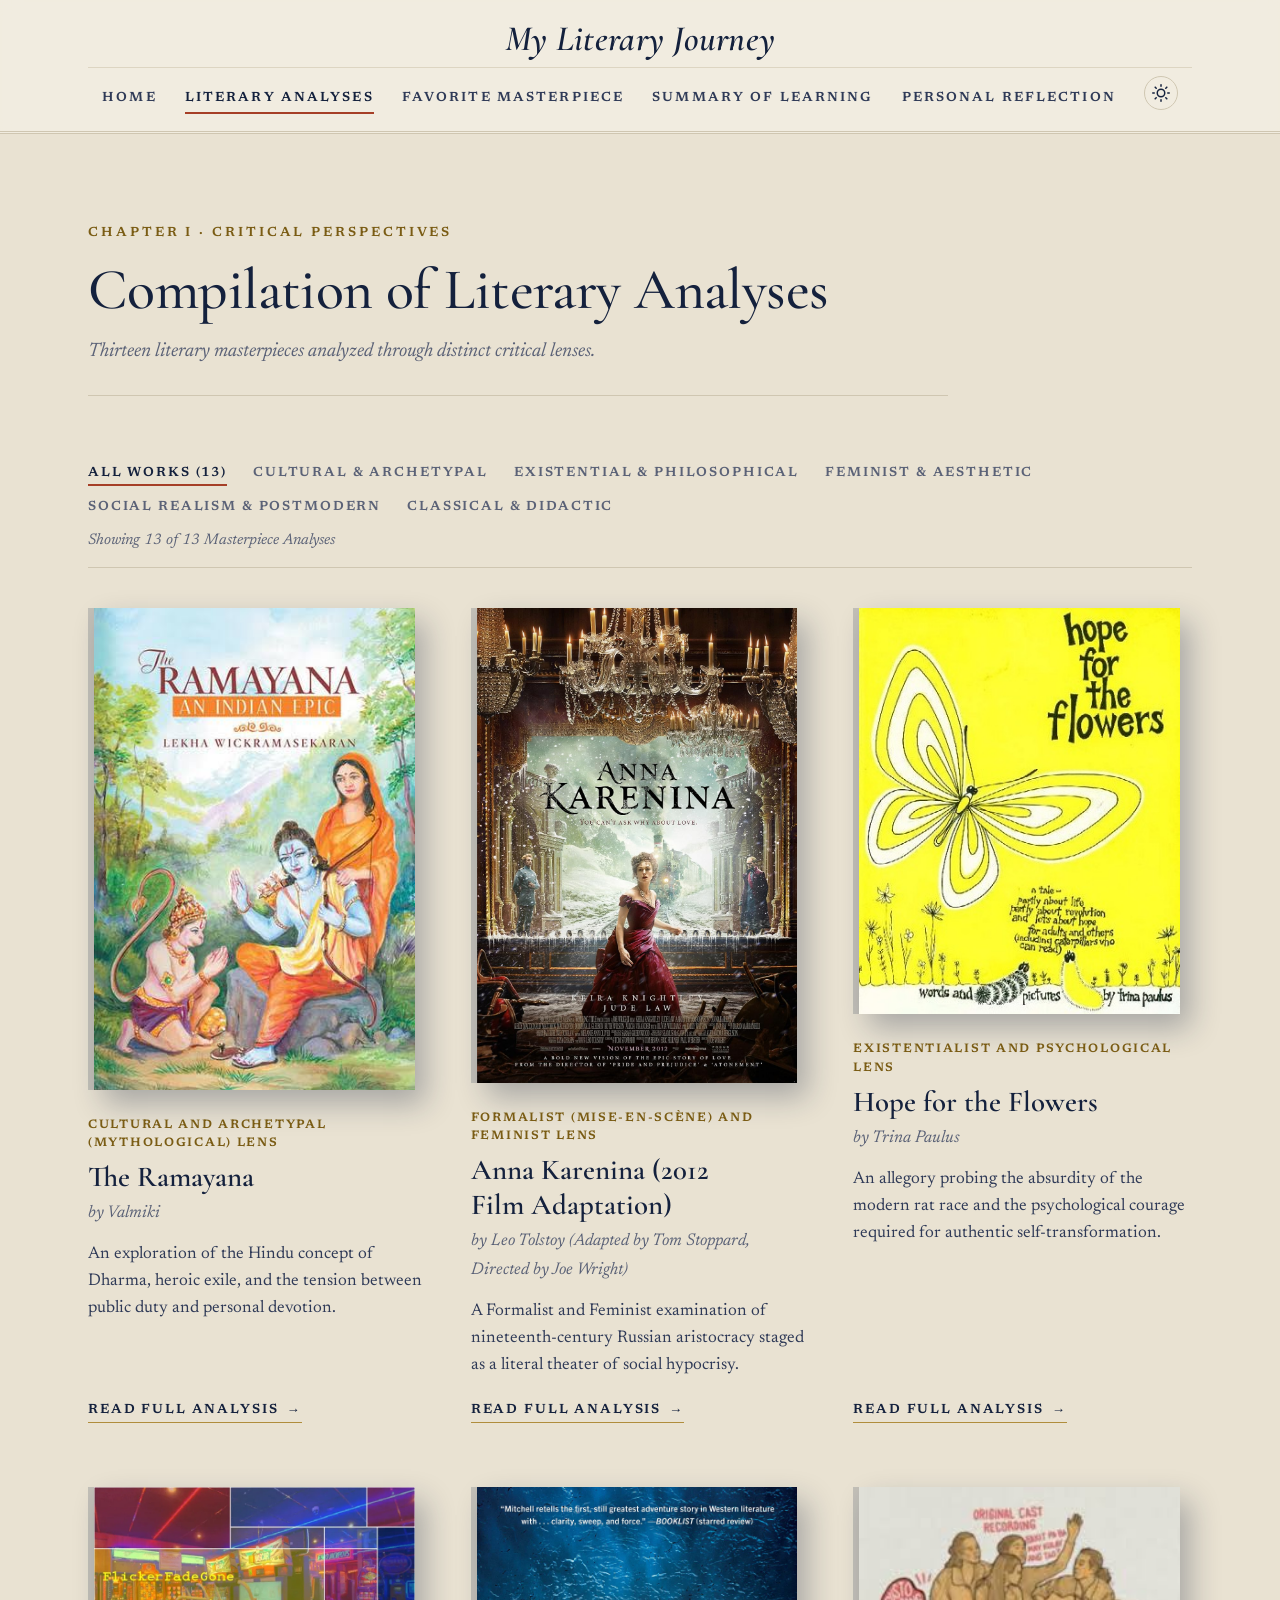
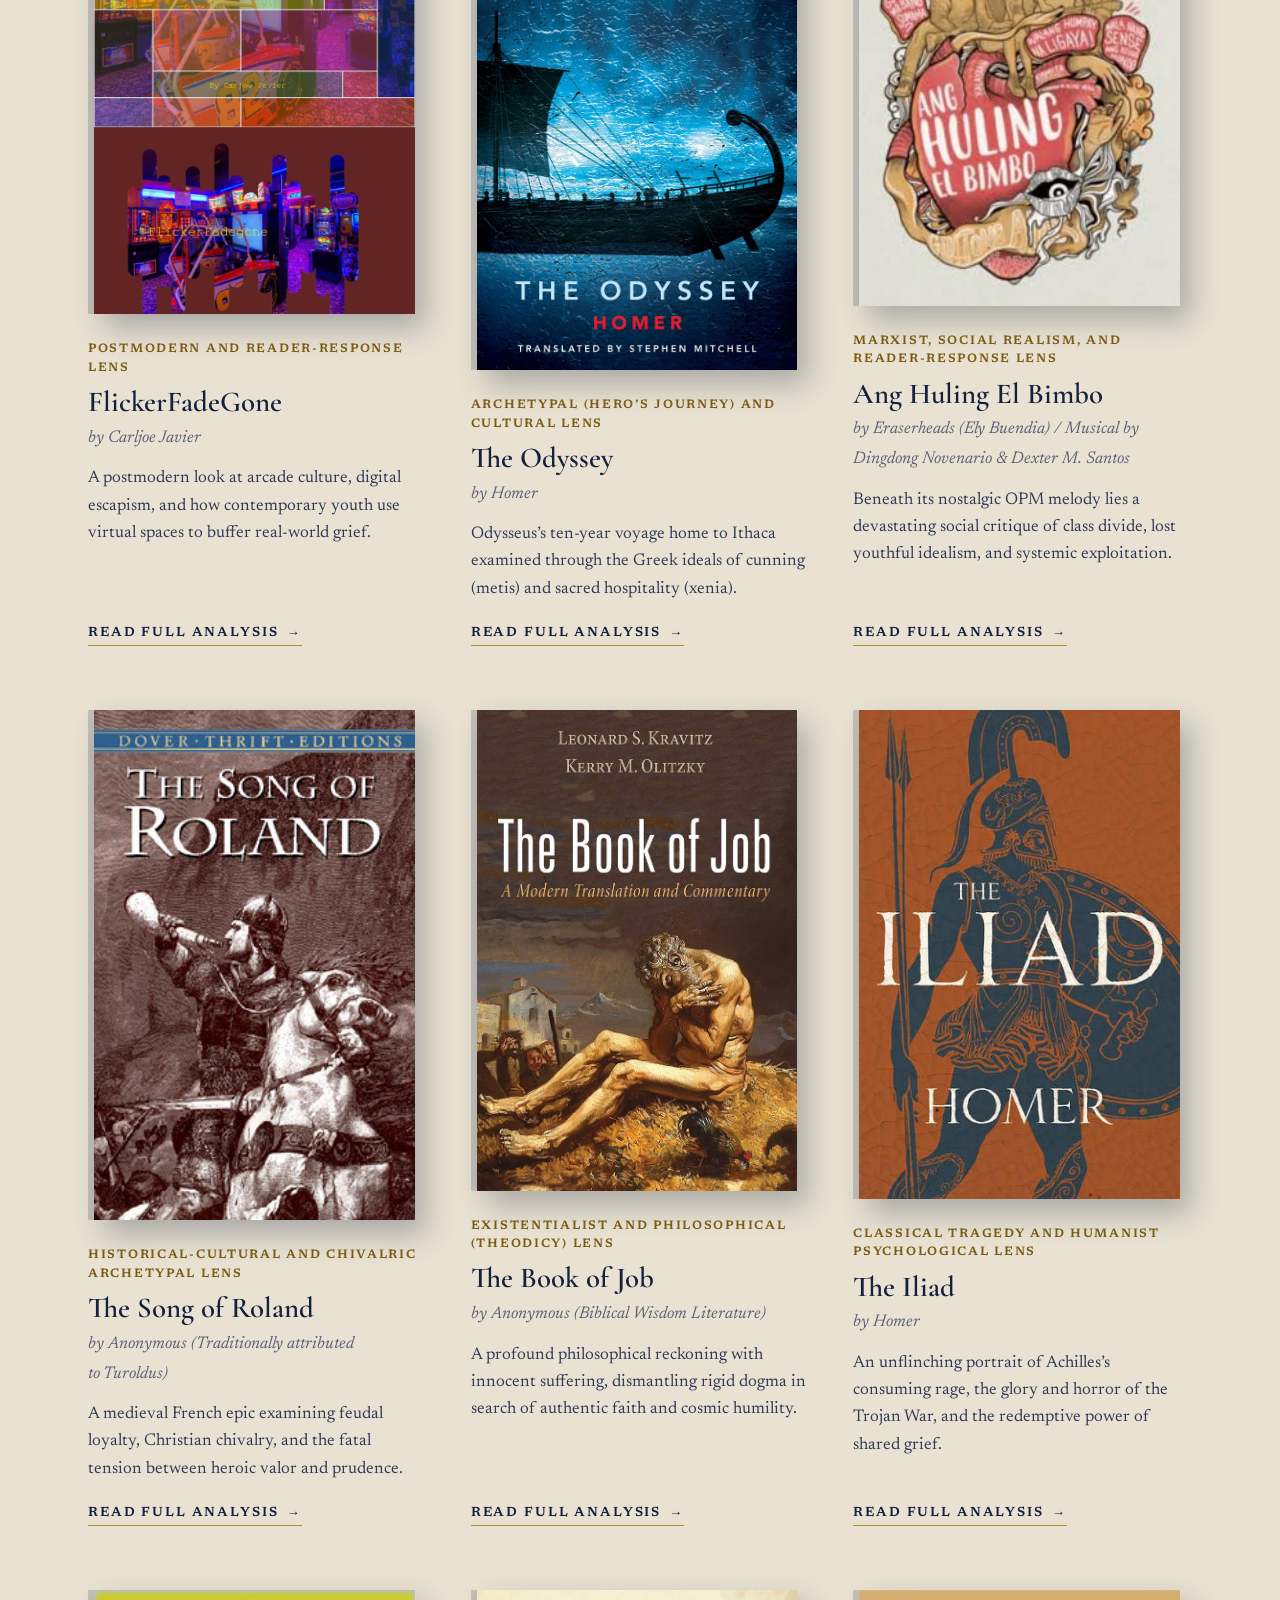
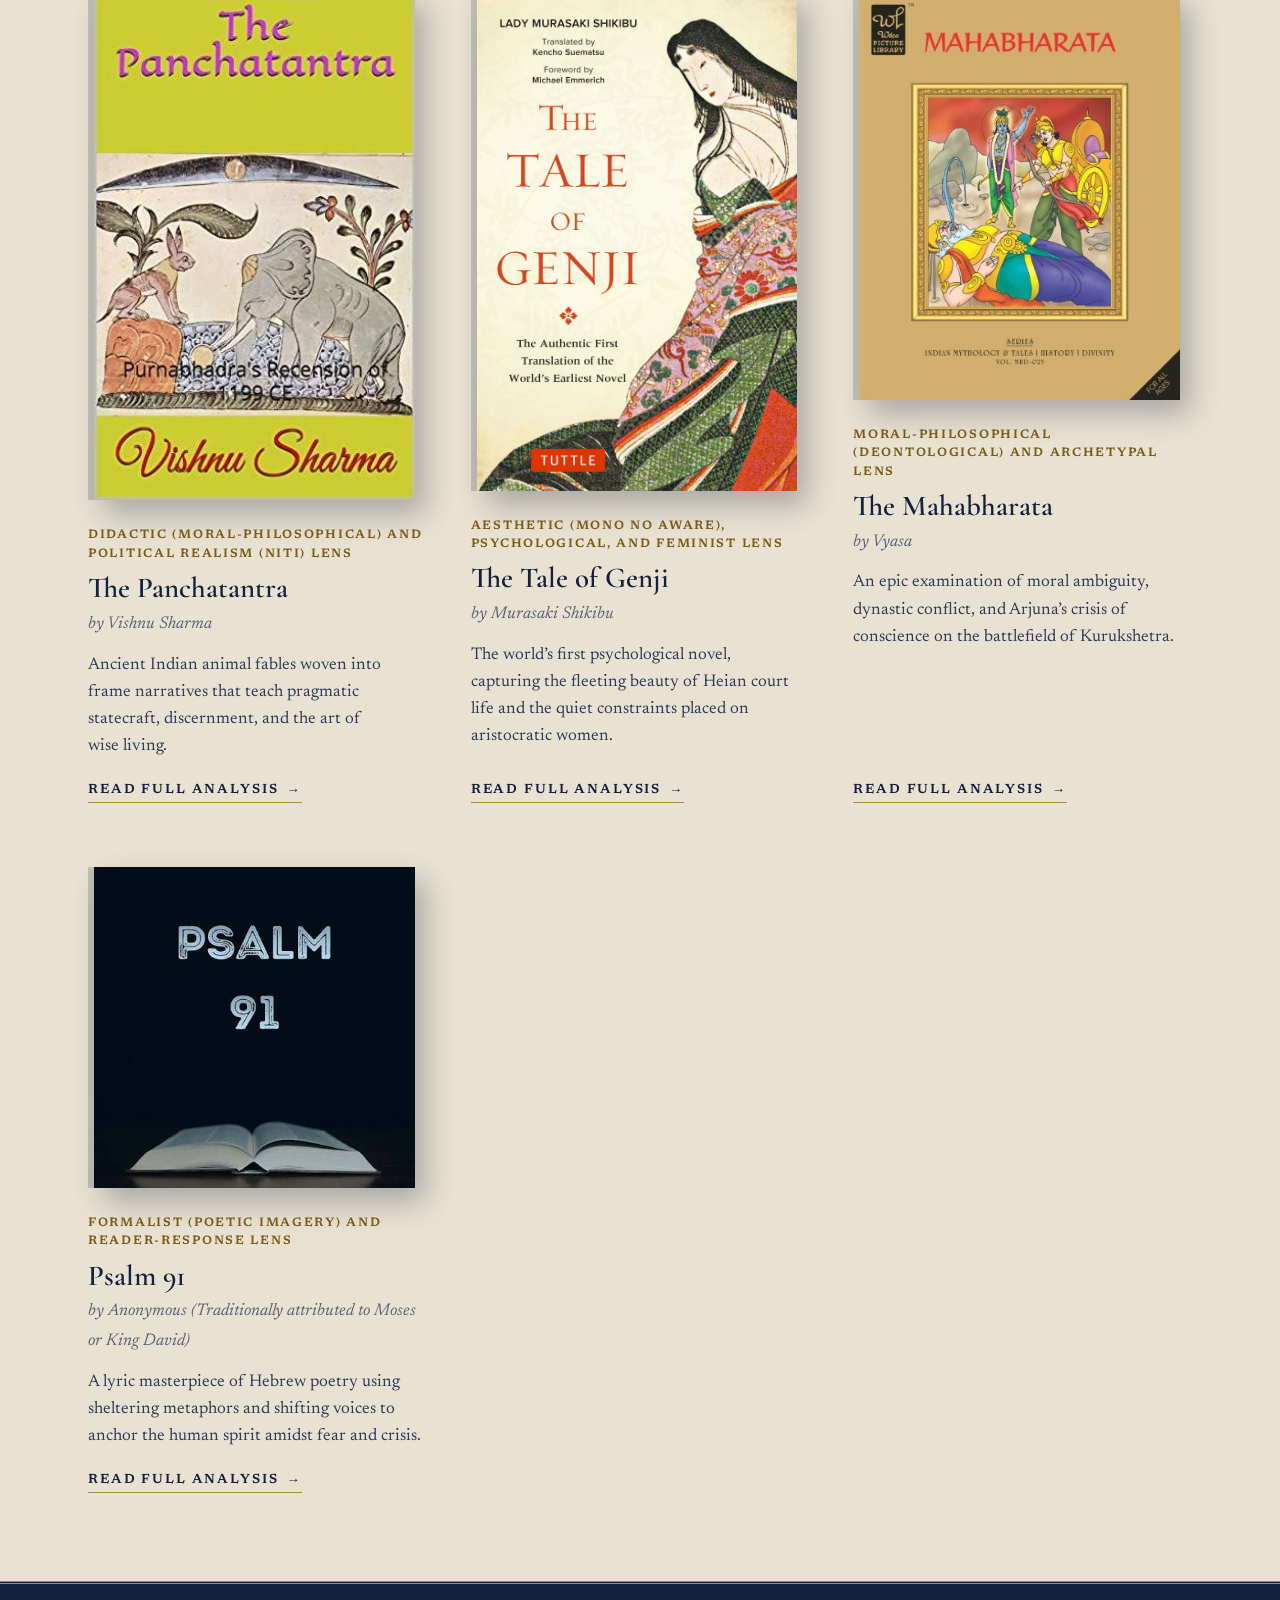
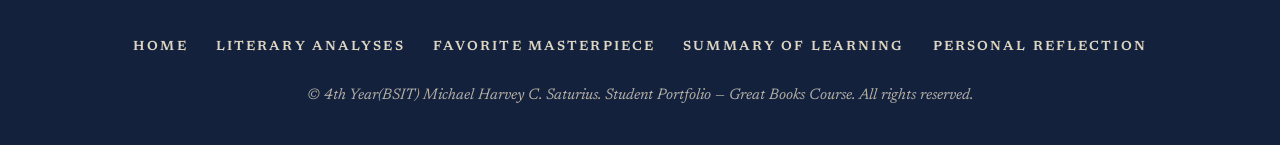
==== commit 42e1b62e: "Redesign UI with Midnight Library editorial theme New palette, Cormorant Garamond + Newsreader fonts" ====
--- a/analyses.html
+++ b/analyses.html
@@ -6,7 +6,7 @@
     <title>Literary Analyses | My Literary Journey</title>
     <link rel="preconnect" href="https://fonts.googleapis.com">
     <link rel="preconnect" href="https://fonts.gstatic.com" crossorigin>
-    <link href="https://fonts.googleapis.com/css2?family=Playfair+Display:ital,wght@0,400;0,600;0,700;0,800;1,400;1,600;1,700&family=Source+Sans+3:ital,wght@0,400;0,500;0,600;0,700;1,400;1,600&display=swap" rel="stylesheet">
+    <link href="https://fonts.googleapis.com/css2?family=Cormorant+Garamond:ital,wght@0,500;0,600;0,700;1,500;1,600&family=Newsreader:ital,opsz,wght@0,6..72,400;0,6..72,500;0,6..72,600;1,6..72,400;1,6..72,500&display=swap" rel="stylesheet">
     <link rel="stylesheet" href="styles.css">
 </head>
 <body>
--- a/styles.css
+++ b/styles.css
@@ -1,1794 +1,391 @@
+/* Midnight Library: editorial theme. Light = bone paper + ink navy; dark = library at night. */
 :root {
-    --bg-primary: #FAF7F2;
-    --bg-secondary: #F2ECE1;
-    --bg-alt: #F2ECE1;
-    --card-bg: #FFFFFF;
-    --card-border: #E5DFD3;
-    --border-color: #DDD6C8;
-    --border-subtle: #ECE6DA;
-
-    --text-primary: #1F1D1A;
-    --text-color: #1F1D1A;
-    --text-secondary: #4A453E;
-    --text-muted: #6E685E;
-
-    --accent: #8E2D2D;
-    --accent-hover: #702121;
-    --accent-subtle: rgba(142, 45, 45, 0.08);
-    --accent-subtle-border: rgba(142, 45, 45, 0.2);
-
-    --gold: #A87B24;
-    --gold-hover: #8C6418;
-    --gold-subtle: rgba(168, 123, 36, 0.1);
-    --gold-border: rgba(168, 123, 36, 0.28);
-
-    --forest: #2C5E43;
-    --forest-subtle: rgba(44, 94, 67, 0.1);
-
-    --shadow-sm: 0 2px 8px rgba(31, 29, 26, 0.04);
-    --shadow: 0 4px 16px rgba(31, 29, 26, 0.06), 0 1px 3px rgba(31, 29, 26, 0.03);
-    --shadow-md: 0 8px 24px rgba(31, 29, 26, 0.08), 0 2px 6px rgba(31, 29, 26, 0.04);
-    --shadow-lg: 0 16px 40px rgba(31, 29, 26, 0.1), 0 4px 12px rgba(31, 29, 26, 0.05);
-    --shadow-book: -8px 0 16px rgba(0, 0, 0, 0.12), 12px 16px 32px rgba(0, 0, 0, 0.15);
-
-    --radius-sm: 6px;
-    --radius: 12px;
-    --radius-lg: 18px;
-    --radius-full: 9999px;
-
-    --transition-fast: 0.15s ease;
-    --transition: 0.3s cubic-bezier(0.2, 0, 0.1, 1);
-    --transition-slow: 0.5s cubic-bezier(0.2, 0, 0.1, 1);
-
-    --font-serif: 'Playfair Display', Georgia, 'Times New Roman', serif;
-    --font-sans: 'Source Sans 3', system-ui, -apple-system, 'Segoe UI', Roboto, sans-serif;
+    --bg: #F1ECE0;
+    --bg-2: #E9E2D2;
+    --surface: #F8F5EC;
+    --line: #CFC6B1;
+    --line-soft: #DDD5C2;
+
+    --ink: #14213D;
+    --ink-2: #2F3A57;
+    --muted: #5B6277;
+
+    --accent: #A63F27;
+    --accent-hover: #843019;
+    --accent-soft: rgba(166, 63, 39, 0.1);
+    --brass: #B08D3C;
+    --brass-text: #7A5C14;
+    --brass-soft: rgba(176, 141, 60, 0.35);
+    --sage: #5E7A66;
+
+    --footer-bg: #14213D;
+    --footer-ink: #DCD5C2;
+
+    --shadow-sm: 0 1px 2px rgba(20, 33, 61, 0.08);
+    --shadow: 0 6px 18px rgba(20, 33, 61, 0.12);
+    --shadow-lg: 0 24px 60px rgba(20, 33, 61, 0.28);
+    --shadow-book: -6px 0 0 rgba(20, 33, 61, 0.18), 10px 14px 28px rgba(20, 33, 61, 0.3);
+
+    --ease: cubic-bezier(0.2, 0.7, 0.2, 1);
+    --t-fast: 0.15s ease;
+    --t: 0.3s var(--ease);
+
+    --font-display: 'Cormorant Garamond', 'Iowan Old Style', Georgia, serif;
+    --font-body: 'Newsreader', Georgia, 'Times New Roman', serif;
+    --measure: 66ch;
 }
 
 body.dark-mode {
-    --bg-primary: #151413;
-    --bg-secondary: #1D1C1A;
-    --bg-alt: #1D1C1A;
-    --card-bg: #22201D;
-    --card-border: #35332F;
-    --border-color: #383531;
-    --border-subtle: #2C2925;
-
-    --text-primary: #F4EFE6;
-    --text-color: #F4EFE6;
-    --text-secondary: #C8C1B4;
-    --text-muted: #968F83;
-
-    --accent: #E06C6C;
-    --accent-hover: #F08585;
-    --accent-subtle: rgba(224, 108, 108, 0.12);
-    --accent-subtle-border: rgba(224, 108, 108, 0.3);
-
-    --gold: #D8A944;
-    --gold-hover: #E8BC5B;
-    --gold-subtle: rgba(216, 169, 68, 0.12);
-    --gold-border: rgba(216, 169, 68, 0.32);
-
-    --forest: #5CA37B;
-    --forest-subtle: rgba(92, 163, 123, 0.14);
-
-    --shadow-sm: 0 2px 8px rgba(0, 0, 0, 0.3);
-    --shadow: 0 6px 20px rgba(0, 0, 0, 0.45);
-    --shadow-md: 0 10px 30px rgba(0, 0, 0, 0.55);
-    --shadow-lg: 0 20px 50px rgba(0, 0, 0, 0.7);
-    --shadow-book: -8px 0 20px rgba(0, 0, 0, 0.4), 16px 20px 40px rgba(0, 0, 0, 0.6);
-}
-
-*, *::before, *::after {
-    margin: 0;
-    padding: 0;
-    box-sizing: border-box;
-}
-
-html {
-    scroll-behavior: smooth;
-    font-size: 16px;
-}
-
-@keyframes pageFadeIn {
-    from {
-        opacity: 0;
-    }
-    to {
-        opacity: 1;
-    }
-}
+    --bg: #0E1424;
+    --bg-2: #141B30;
+    --surface: #131A2E;
+    --line: #2A3350;
+    --line-soft: #1E2641;
+
+    --ink: #EDE6D3;
+    --ink-2: #CFC8B5;
+    --muted: #A3A18F;
+
+    --accent: #E48767;
+    --accent-hover: #F0A087;
+    --accent-soft: rgba(228, 135, 103, 0.14);
+    --brass: #D4B062;
+    --brass-text: #D4B062;
+    --brass-soft: rgba(212, 176, 98, 0.35);
+    --sage: #8FB19A;
+
+    --footer-bg: #0A0F1C;
+    --footer-ink: #C9C2AF;
+
+    --shadow-sm: 0 1px 2px rgba(0, 0, 0, 0.5);
+    --shadow: 0 8px 22px rgba(0, 0, 0, 0.5);
+    --shadow-lg: 0 24px 60px rgba(0, 0, 0, 0.7);
+    --shadow-book: -6px 0 0 rgba(0, 0, 0, 0.45), 10px 14px 30px rgba(0, 0, 0, 0.6);
+}
+
+*, *::before, *::after { margin: 0; padding: 0; box-sizing: border-box; }
+
+html { scroll-behavior: smooth; font-size: 17px; overflow-anchor: none; }
 
 body {
-    font-family: var(--font-sans);
-    background-color: var(--bg-primary);
-    color: var(--text-color);
+    font-family: var(--font-body);
+    background: var(--bg);
+    color: var(--ink);
     line-height: 1.75;
-    font-weight: 400;
-    transition: background-color var(--transition), color var(--transition);
     min-height: 100vh;
     display: flex;
     flex-direction: column;
-    animation: pageFadeIn 0.3s ease-out;
-}
-
-body.page-leaving {
-    opacity: 0;
-    transition: opacity 0.22s ease-in !important;
-}
-
-body:not(.theme-ready),
-body:not(.theme-ready) *,
-body:not(.theme-ready) *::before,
-body:not(.theme-ready) *::after {
-    transition: none !important;
-}
-
-::selection {
-    background-color: var(--accent);
-    color: #FFFFFF;
-}
-
-::-webkit-scrollbar {
-    width: 10px;
-}
-
-::-webkit-scrollbar-track {
-    background: var(--bg-primary);
-}
-
-::-webkit-scrollbar-thumb {
-    background: var(--border-color);
-    border-radius: var(--radius-full);
-}
-
-::-webkit-scrollbar-thumb:hover {
-    background: var(--accent);
-}
-
-h1, h2, h3, h4, blockquote {
-    font-family: var(--font-serif);
-    color: var(--text-primary);
-}
-
-h1 {
-    font-size: 2.8rem;
-    line-height: 1.2;
-    font-weight: 700;
-}
-
-h2 {
-    font-size: 2.2rem;
-    line-height: 1.25;
-    font-weight: 700;
-}
-
-h3 {
-    font-size: 1.4rem;
-    line-height: 1.35;
-    font-weight: 700;
-}
-
-h4 {
-    font-size: 1.15rem;
-    line-height: 1.4;
+    transition: background-color var(--t), color var(--t);
+    animation: fade 0.3s ease-out;
+}
+@keyframes fade { from { opacity: 0; } }
+@keyframes rise { from { opacity: 0; transform: translateY(14px); } }
+
+body.page-leaving { opacity: 0; transition: opacity 0.22s ease-in !important; }
+body:not(.theme-ready), body:not(.theme-ready) *, body:not(.theme-ready) *::before, body:not(.theme-ready) *::after { transition: none !important; }
+
+::selection { background: var(--ink); color: var(--bg); }
+::-webkit-scrollbar { width: 10px; }
+::-webkit-scrollbar-track { background: var(--bg); }
+::-webkit-scrollbar-thumb { background: var(--line); }
+::-webkit-scrollbar-thumb:hover { background: var(--accent); }
+
+h1, h2, h3, h4, blockquote { font-family: var(--font-display); color: var(--ink); font-weight: 600; text-wrap: balance; }
+h1 { font-size: 3rem; line-height: 1.05; }
+h2 { font-size: 2.4rem; line-height: 1.1; }
+h3 { font-size: 1.6rem; line-height: 1.2; }
+h4 { font-size: 1.25rem; line-height: 1.3; }
+p { margin-bottom: 1.2rem; color: var(--ink-2); text-wrap: pretty; }
+p:last-child { margin-bottom: 0; }
+a { color: var(--accent); text-decoration: none; transition: color var(--t-fast); }
+a:hover { color: var(--accent-hover); }
+em { font-style: italic; }
+
+:focus-visible { outline: 2px solid var(--accent); outline-offset: 3px; }
+
+.skip-link {
+    position: absolute; left: 16px; top: -60px; z-index: 3000;
+    background: var(--ink); color: var(--bg); padding: 10px 18px; font-weight: 600;
+    transition: top var(--t-fast);
+}
+.skip-link:focus { top: 12px; color: var(--bg); }
+
+.container { max-width: 1160px; margin: 0 auto; padding: 0 28px; width: 100%; }
+.section { padding: 88px 0; flex: 1 0 auto; position: relative; }
+.bg-alt { background: var(--bg-2); }
+
+/* ---------- Section headers ---------- */
+.section-header-block { margin-bottom: 52px; padding-bottom: 28px; border-bottom: 1px solid var(--line); max-width: 860px; }
+.chapter-kicker, .hero-badge, .spotlight-ribbon {
+    display: block;
+    font-family: var(--font-body);
+    font-size: 0.78rem;
     font-weight: 600;
-}
-
-p {
-    margin-bottom: 1.2rem;
-    color: var(--text-secondary);
-}
-
-p:last-child {
-    margin-bottom: 0;
-}
-
-a {
-    color: var(--accent);
-    text-decoration: none;
-    transition: color var(--transition-fast);
-}
-
-a:hover {
-    color: var(--accent-hover);
-}
-
-.container {
-    max-width: 1200px;
-    margin: 0 auto;
-    padding: 0 24px;
-    width: 100%;
-}
-
-.section {
-    padding: 80px 0;
-    position: relative;
-    flex: 1 0 auto;
-}
-
-.bg-alt {
-    background-color: var(--bg-secondary);
-}
-
-.section-title {
-    font-size: 2.5rem;
-    text-align: center;
+    text-transform: uppercase;
+    letter-spacing: 0.22em;
+    color: var(--brass-text);
     margin-bottom: 14px;
-    color: var(--text-primary);
-}
-
-.section-title::after {
-    content: '';
-    display: block;
-    width: 60px;
-    height: 3px;
-    background: linear-gradient(90deg, var(--gold), var(--accent));
-    margin: 14px auto 0;
-    border-radius: var(--radius-full);
-}
-
-.section-subtitle {
-    text-align: center;
-    color: var(--text-muted);
-    margin: 0 auto 48px;
-    font-size: 1.1rem;
-    max-width: 680px;
-    line-height: 1.6;
-}
-
-.chapter-kicker {
-    display: inline-block;
-    font-size: 0.8rem;
-    font-weight: 700;
-    text-transform: uppercase;
-    letter-spacing: 2px;
-    color: var(--gold);
-    background-color: var(--gold-subtle);
-    border: 1px solid var(--gold-border);
-    padding: 6px 16px;
-    border-radius: var(--radius-full);
-    margin-bottom: 16px;
-}
-
-.section-header-block {
-    text-align: center;
-    margin-bottom: 40px;
-}
-
+}
+.section-title { font-size: clamp(2.2rem, 5vw, 3.4rem); font-weight: 500; letter-spacing: -0.01em; }
+.section-subtitle { color: var(--muted); font-size: 1.15rem; font-style: italic; max-width: 56ch; margin-top: 14px; line-height: 1.55; }
+
+/* ---------- Buttons ---------- */
 .btn {
-    display: inline-flex;
-    align-items: center;
-    justify-content: center;
-    gap: 8px;
-    padding: 13px 28px;
-    border-radius: var(--radius-full);
-    font-weight: 600;
-    font-size: 0.98rem;
-    transition: all var(--transition);
-    cursor: pointer;
-    border: 1px solid transparent;
-    font-family: inherit;
-    text-decoration: none;
-}
-
-.btn-primary {
-    background-color: var(--accent);
-    color: #FFFFFF;
-    box-shadow: 0 4px 14px rgba(142, 45, 45, 0.25);
-}
-
-.btn-primary:hover {
-    background-color: var(--accent-hover);
-    color: #FFFFFF;
-    transform: translateY(-2px);
-    box-shadow: 0 6px 20px rgba(142, 45, 45, 0.35);
-}
-
-.btn-outline {
-    background-color: transparent;
-    color: var(--text-primary);
-    border-color: var(--border-color);
-}
-
-.btn-outline:hover {
-    border-color: var(--accent);
-    color: var(--accent);
-    background-color: var(--accent-subtle);
-}
-
-.navbar {
-    position: sticky;
-    top: 0;
-    z-index: 1000;
-    background-color: rgba(250, 247, 242, 0.94);
-    backdrop-filter: blur(12px);
-    border-bottom: 1px solid var(--border-color);
-}
-
-body.dark-mode .navbar {
-    background-color: rgba(21, 20, 19, 0.94);
-}
-
-.nav-container {
-    max-width: 1200px;
-    margin: 0 auto;
-    padding: 0 24px;
-    display: flex;
-    justify-content: space-between;
-    align-items: center;
-    height: 72px;
-}
-
-.logo {
-    font-family: var(--font-serif);
-    font-size: 1.45rem;
-    font-weight: 700;
-    color: var(--text-primary);
-    display: inline-flex;
-    align-items: center;
-    gap: 10px;
-}
-
-.logo-icon {
-    display: inline-flex;
-    align-items: center;
-    justify-content: center;
-    width: 32px;
-    height: 32px;
-    border-radius: 8px;
-    background: linear-gradient(135deg, var(--accent), var(--gold));
-    color: #FFFFFF;
-    font-size: 1rem;
-}
-
-.logo:hover {
-    color: var(--accent);
-}
-
-.nav-links {
-    display: flex;
-    list-style: none;
-    gap: 8px;
-    align-items: center;
-}
-
-.nav-links li a {
-    color: var(--text-secondary);
-    font-weight: 600;
-    font-size: 0.92rem;
-    padding: 8px 14px;
-    border-radius: var(--radius-full);
-    transition: all var(--transition-fast);
-}
-
-.nav-links li a:hover {
-    color: var(--accent);
-    background-color: var(--accent-subtle);
-}
-
-.nav-links li a.active {
-    color: var(--accent);
-    background-color: var(--accent-subtle);
-    font-weight: 700;
-}
-
-.theme-toggle {
-    background: var(--bg-secondary);
-    border: 1px solid var(--border-color);
-    color: var(--text-primary);
-    width: 38px;
-    height: 38px;
-    border-radius: 50%;
-    display: inline-flex;
-    align-items: center;
-    justify-content: center;
-    cursor: pointer;
-    transition: all var(--transition);
-    margin-left: 6px;
-    position: relative;
-    overflow: hidden;
-}
-
-.theme-toggle:hover {
-    border-color: var(--gold);
-    color: var(--gold);
-}
-
-.theme-icon {
-    position: absolute;
-    width: 20px;
-    height: 20px;
-    display: block;
-    pointer-events: none;
-    transition: transform 0.4s cubic-bezier(0.4, 0, 0.2, 1), opacity 0.3s ease;
-}
-
-.sun-icon {
-    opacity: 1;
-    transform: rotate(0deg) scale(1);
-}
-
-.moon-icon {
-    opacity: 0;
-    transform: rotate(90deg) scale(0.5);
-}
-
-body.dark-mode .sun-icon {
-    opacity: 0;
-    transform: rotate(-90deg) scale(0.5);
-}
-
-body.dark-mode .moon-icon {
-    opacity: 1;
-    transform: rotate(0deg) scale(1);
-}
-
-.nav-toggle {
-    display: none;
-    flex-direction: column;
-    justify-content: center;
-    gap: 5px;
-    background: var(--bg-secondary);
-    border: 1px solid var(--border-color);
-    border-radius: 8px;
-    width: 40px;
-    height: 40px;
-    cursor: pointer;
-    padding: 8px;
-}
-
-.hamburger-line {
-    display: block;
-    width: 100%;
-    height: 2px;
-    background-color: var(--text-primary);
-    border-radius: 2px;
-    transition: all var(--transition);
-}
-
-.hero {
-    padding: 100px 24px 90px;
-    text-align: center;
-    background: radial-gradient(circle at 50% 20%, var(--bg-secondary) 0%, var(--bg-primary) 75%);
-    border-bottom: 1px solid var(--border-color);
-}
-
-.hero-content {
-    max-width: 860px;
-    margin: 0 auto;
-}
-
-.hero-badge {
-    display: inline-block;
-    font-size: 0.8rem;
-    font-weight: 700;
-    text-transform: uppercase;
-    letter-spacing: 2px;
-    color: var(--accent);
-    background-color: var(--accent-subtle);
-    border: 1px solid var(--accent-subtle-border);
-    padding: 6px 18px;
-    border-radius: var(--radius-full);
-    margin-bottom: 24px;
-}
-
-.hero h1 {
-    font-size: 3rem;
-    margin-bottom: 24px;
-    color: var(--text-primary);
-}
-
-.hero-quote {
-    font-family: var(--font-serif);
-    font-style: italic;
-    font-size: 1.35rem;
-    color: var(--text-secondary);
-    margin: 0 auto 36px;
-    max-width: 720px;
-    line-height: 1.6;
-    background: var(--card-bg);
-    padding: 24px 28px;
-    border-radius: var(--radius);
-    box-shadow: var(--shadow);
-    border: 1px solid var(--border-subtle);
-    border-left: 4px solid var(--gold);
-    text-align: left;
-}
-
-.hero-actions {
-    display: flex;
-    gap: 16px;
-    justify-content: center;
-    align-items: center;
-    flex-wrap: wrap;
-}
-
-.profile-grid {
-    display: grid;
-    grid-template-columns: 360px 1fr;
-    gap: 50px;
-    align-items: start;
-}
-
-.photo-frame {
-    border-radius: var(--radius-lg);
-    overflow: hidden;
-    margin-bottom: 24px;
-    box-shadow: var(--shadow-md);
-    border: 3px solid var(--card-border);
-    background-color: var(--bg-secondary);
-    max-width: 100%;
-}
-
-.profile-photo {
-    width: 100%;
-    height: auto;
-    display: block;
-    object-fit: cover;
-}
-
-.metadata-card {
-    background-color: var(--card-bg);
-    border: 1px solid var(--card-border);
-    border-radius: var(--radius);
-    padding: 24px;
-    box-shadow: var(--shadow);
-    border-top: 3px solid var(--accent);
-}
-
-.metadata-card p {
-    margin-bottom: 12px;
-    color: var(--text-secondary);
-    font-size: 0.95rem;
-    display: flex;
-    flex-direction: column;
-    gap: 2px;
-    border-bottom: 1px dashed var(--border-subtle);
-    padding-bottom: 8px;
-}
-
-.metadata-card p:last-child {
-    margin-bottom: 0;
-    border-bottom: none;
-    padding-bottom: 0;
-}
-
-.metadata-card strong {
-    color: var(--text-primary);
-    font-size: 0.8rem;
-    text-transform: uppercase;
-    letter-spacing: 1px;
-}
-
-.profile-right {
-    display: flex;
-    flex-direction: column;
-    gap: 24px;
-}
-
-.profile-subsection {
-    background-color: var(--card-bg);
-    border: 1px solid var(--card-border);
-    border-radius: var(--radius);
-    padding: 30px 32px;
-    box-shadow: var(--shadow);
-}
-
-.profile-subsection h3 {
-    font-size: 1.3rem;
-    margin-bottom: 12px;
-    color: var(--text-primary);
-}
-
-.profile-subsection p {
-    color: var(--text-secondary);
-    font-size: 1rem;
-    line-height: 1.75;
-}
-
-.profile-nav-cards {
-    display: grid;
-    grid-template-columns: repeat(auto-fit, minmax(220px, 1fr));
-    gap: 16px;
-    margin-top: 40px;
-}
-
-.nav-card-link {
-    background-color: var(--card-bg);
-    border: 1px solid var(--card-border);
-    border-radius: var(--radius);
-    padding: 18px 20px;
-    display: flex;
-    flex-direction: column;
-    gap: 6px;
-    box-shadow: var(--shadow-sm);
-    transition: all var(--transition);
-}
-
-.nav-card-link:hover {
-    transform: translateY(-3px);
-    border-color: var(--accent);
-    box-shadow: var(--shadow);
-}
-
-.nav-card-label {
-    font-size: 0.75rem;
-    text-transform: uppercase;
-    letter-spacing: 1.5px;
-    font-weight: 700;
-    color: var(--gold);
-}
-
-.nav-card-title {
-    font-family: var(--font-serif);
-    font-weight: 700;
-    color: var(--text-primary);
-    font-size: 1.05rem;
-    display: flex;
-    justify-content: space-between;
-}
-
-.analyses-toolbar {
-    margin-bottom: 36px;
-    display: flex;
-    flex-direction: column;
-    gap: 18px;
-}
-
-.filter-pills {
-    display: flex;
-    flex-wrap: wrap;
-    gap: 8px;
-    justify-content: center;
-}
-
-.filter-btn {
-    background-color: var(--card-bg);
-    border: 1px solid var(--border-color);
-    color: var(--text-secondary);
-    padding: 7px 16px;
-    border-radius: var(--radius-full);
-    font-size: 0.85rem;
-    font-weight: 600;
-    cursor: pointer;
-    transition: all var(--transition-fast);
-    font-family: inherit;
-}
-
-.filter-btn:hover {
-    border-color: var(--accent);
-    color: var(--accent);
-}
-
-.filter-btn.active {
-    background-color: var(--accent);
-    border-color: var(--accent);
-    color: #FFFFFF;
-}
-
-.analyses-counter {
-    text-align: center;
-    font-size: 0.88rem;
-    color: var(--text-muted);
-}
-
-.analyses-grid {
-    display: grid;
-    grid-template-columns: repeat(3, minmax(0, 1fr));
-    gap: 30px;
-}
-
-.analyses-empty {
-    grid-column: 1 / -1;
-    text-align: center;
-    padding: 60px 20px;
-    background: var(--card-bg);
-    border-radius: var(--radius);
-    border: 1px dashed var(--border-color);
-}
-
-.analyses-empty-title {
-    font-family: var(--font-serif);
-    font-size: 1.3rem;
-    color: var(--text-primary);
-    margin-bottom: 8px;
-}
-
-.analysis-card {
-    background-color: var(--card-bg);
-    border: 1px solid var(--card-border);
-    border-radius: var(--radius);
-    padding: 24px;
-    display: flex;
-    flex-direction: column;
-    box-shadow: var(--shadow);
-    transition: transform var(--transition), box-shadow var(--transition);
-}
-
-.analysis-card:hover {
-    transform: translateY(-5px);
-    box-shadow: var(--shadow-md);
-}
-
-.analysis-card .card-image {
-    width: 100%;
-    height: 220px;
-    background-color: var(--bg-secondary);
-    border-radius: var(--radius-sm);
-    overflow: hidden;
-    margin-bottom: 16px;
-    display: flex;
-    align-items: center;
-    justify-content: center;
-}
-
-.analysis-card .card-image img {
-    width: 100%;
-    height: 100%;
-    object-fit: cover;
-    display: block;
-}
-
-.lens-badge {
-    display: inline-block;
-    padding: 4px 12px;
-    border-radius: var(--radius-full);
-    font-size: 0.72rem;
-    font-weight: 700;
-    text-transform: uppercase;
-    letter-spacing: 0.5px;
-    margin-bottom: 10px;
-    background-color: var(--accent-subtle);
-    color: var(--accent);
-    border: 1px solid var(--accent-subtle-border);
-    align-self: flex-start;
-}
-
-.analysis-card h3 {
-    font-size: 1.25rem;
-    margin-bottom: 6px;
-    color: var(--text-primary);
-}
-
-.analysis-card .author {
-    font-style: italic;
-    font-size: 0.9rem;
-    color: var(--gold);
-    margin-bottom: 12px;
-}
-
-.analysis-card p {
-    font-size: 0.92rem;
-    color: var(--text-secondary);
-    margin-bottom: 20px;
-    flex-grow: 1;
-    line-height: 1.6;
-}
-
-.read-btn {
-    margin-top: auto;
-    background-color: transparent;
-    color: var(--accent);
-    border: 1px solid var(--accent);
-    padding: 9px 18px;
-    border-radius: var(--radius-full);
-    font-size: 0.86rem;
-    font-weight: 600;
-    cursor: pointer;
-    transition: all var(--transition-fast);
-    font-family: inherit;
-    display: inline-flex;
-    align-items: center;
-    justify-content: center;
-    gap: 6px;
-    width: 100%;
-}
-
-.read-btn:hover {
-    background-color: var(--accent);
-    color: #FFFFFF;
-}
-
-.modal {
-    position: fixed;
-    top: 0;
-    left: 0;
-    width: 100%;
-    height: 100%;
-    z-index: 2000;
-    display: flex;
-    align-items: center;
-    justify-content: center;
-    padding: 30px 20px;
-    opacity: 0;
-    visibility: hidden;
-    pointer-events: none;
-    transition: opacity 0.35s ease, visibility 0.35s ease;
-}
-
-.modal.visible {
-    opacity: 1;
-    visibility: visible;
-    pointer-events: auto;
-}
-
-.modal-backdrop {
-    position: fixed;
-    top: 0;
-    left: 0;
-    width: 100%;
-    height: 100%;
-    background-color: rgba(0, 0, 0, 0.65);
-    backdrop-filter: blur(6px);
-    z-index: 2001;
-    opacity: 0;
-    transition: opacity 0.35s ease;
-}
-
-.modal.visible .modal-backdrop {
-    opacity: 1;
-}
-
-.modal-content {
-    position: relative;
-    z-index: 2002;
-    background-color: var(--card-bg);
-    border: 1px solid var(--card-border);
-    border-radius: var(--radius-lg);
-    max-width: 840px;
-    width: 100%;
-    max-height: 90vh;
-    display: flex;
-    flex-direction: column;
-    overflow: hidden;
-    box-shadow: var(--shadow-lg);
-    opacity: 0;
-    transform: translateY(-50px);
-    transition: transform 0.4s cubic-bezier(0.16, 1, 0.3, 1), opacity 0.4s ease;
-}
-
-.modal.visible .modal-content {
-    opacity: 1;
-    transform: translateY(0);
-}
-
-.modal-bg-cover {
-    position: absolute;
-    top: 0;
-    left: 0;
-    right: 0;
-    bottom: 0;
-    background-size: cover;
-    background-position: center top;
-    background-repeat: no-repeat;
-    opacity: 0.22;
-    pointer-events: none;
-    z-index: 0;
-    filter: blur(0.5px);
-    transform: scale(1.02);
-    -webkit-mask-image: linear-gradient(to bottom, rgba(0, 0, 0, 1) 0%, rgba(0, 0, 0, 0.85) 15%, rgba(0, 0, 0, 0.4) 35%, rgba(0, 0, 0, 0.1) 50%, transparent 65%, transparent 100%);
-    mask-image: linear-gradient(to bottom, rgba(0, 0, 0, 1) 0%, rgba(0, 0, 0, 0.85) 15%, rgba(0, 0, 0, 0.4) 35%, rgba(0, 0, 0, 0.1) 50%, transparent 65%, transparent 100%);
-    transition: background-image 0.4s ease, opacity 0.4s ease;
-}
-
-body.dark-mode .modal-bg-cover {
-    opacity: 0.26;
-    -webkit-mask-image: linear-gradient(to bottom, rgba(0, 0, 0, 1) 0%, rgba(0, 0, 0, 0.85) 15%, rgba(0, 0, 0, 0.4) 35%, rgba(0, 0, 0, 0.1) 50%, transparent 65%, transparent 100%);
-    mask-image: linear-gradient(to bottom, rgba(0, 0, 0, 1) 0%, rgba(0, 0, 0, 0.85) 15%, rgba(0, 0, 0, 0.4) 35%, rgba(0, 0, 0, 0.1) 50%, transparent 65%, transparent 100%);
-}
-
-.modal-close {
-    position: absolute;
-    top: 16px;
-    right: 16px;
-    width: 40px;
-    height: 40px;
-    border-radius: 50%;
-    border: 1px solid var(--border-color);
-    background-color: var(--card-bg);
-    color: var(--text-primary);
-    font-size: 1.4rem;
-    display: flex;
-    align-items: center;
-    justify-content: center;
-    cursor: pointer;
-    transition: all var(--transition-fast);
-    z-index: 10;
-}
-
-.modal-close:hover {
-    background-color: var(--accent);
-    color: #FFFFFF;
-    border-color: var(--accent);
-}
-
-.modal-body {
-    position: relative;
-    z-index: 1;
-    padding: 40px 48px 30px;
-    overflow-y: auto;
-    max-height: calc(90vh - 70px);
-}
-
-.modal-header {
-    position: relative;
-    z-index: 1;
-    margin-bottom: 26px;
-    padding-bottom: 20px;
-    border-bottom: 1px solid var(--border-subtle);
-    padding-right: 40px;
-}
-
-.modal-header h2 {
-    font-size: 2.2rem;
-    margin-bottom: 6px;
-    color: var(--text-primary);
-}
-
-.modal-author {
-    font-family: var(--font-serif);
-    font-style: italic;
-    font-size: 1.1rem;
-    color: var(--gold);
-    margin-bottom: 12px;
-}
-
-.modal-lens {
-    display: inline-block;
-    padding: 4px 12px;
-    border-radius: var(--radius-full);
-    font-size: 0.74rem;
-    font-weight: 700;
-    text-transform: uppercase;
-    letter-spacing: 0.8px;
-    background-color: var(--accent-subtle);
-    color: var(--accent);
-    border: 1px solid var(--accent-subtle-border);
-}
-
-.modal-text {
-    max-width: 68ch;
-    font-size: 1.05rem;
-    color: var(--text-primary);
-    line-height: 1.85;
-}
-
-.modal-text p {
-    margin-bottom: 20px;
-}
-
-.modal-footer {
-    display: flex;
-    justify-content: space-between;
-    align-items: center;
-    padding: 14px 48px;
-    border-top: 1px solid var(--border-subtle);
-    background-color: var(--bg-secondary);
-}
-
-.modal-nav-btn {
-    background: transparent;
-    border: 1px solid var(--border-color);
-    color: var(--text-primary);
-    padding: 8px 16px;
-    border-radius: var(--radius-full);
-    font-size: 0.85rem;
-    font-weight: 600;
-    cursor: pointer;
-    transition: all var(--transition-fast);
-    font-family: inherit;
-}
-
-.modal-nav-btn:hover:not(:disabled) {
-    background-color: var(--card-bg);
-    border-color: var(--accent);
-    color: var(--accent);
-}
-
-.modal-nav-btn:disabled {
-    opacity: 0.35;
-    cursor: not-allowed;
-}
-
-.spotlight {
-    background-color: var(--card-bg);
-    border: 1px solid var(--card-border);
-    border-radius: var(--radius-lg);
-    padding: 44px;
-    margin-top: 20px;
-    box-shadow: var(--shadow-md);
-    border-top: 4px solid var(--accent);
-}
-
-.spotlight-header {
-    text-align: center;
-    margin-bottom: 36px;
-    padding-bottom: 24px;
-    border-bottom: 1px solid var(--border-subtle);
-}
-
-.spotlight-ribbon {
-    display: inline-block;
-    font-size: 0.78rem;
-    font-weight: 700;
-    text-transform: uppercase;
-    letter-spacing: 2px;
-    color: var(--gold);
-    background-color: var(--gold-subtle);
-    border: 1px solid var(--gold-border);
-    padding: 5px 16px;
-    border-radius: var(--radius-full);
-    margin-bottom: 14px;
-}
-
-.spotlight-header h3 {
-    font-size: 2.5rem;
-    margin-bottom: 6px;
-    color: var(--text-primary);
-}
-
-.spotlight-author {
-    font-family: var(--font-serif);
-    font-style: italic;
-    color: var(--gold);
-    font-size: 1.2rem;
-}
-
-.spotlight-content {
-    display: grid;
-    grid-template-columns: 380px 1fr;
-    gap: 40px;
-    margin-bottom: 40px;
-    align-items: center;
-}
-
-.spotlight-image {
-    border-radius: var(--radius);
-    overflow: hidden;
-    box-shadow: var(--shadow-book);
-    border: 2px solid var(--card-border);
-}
-
-.spotlight-photo {
-    width: 100%;
-    height: auto;
-    display: block;
-}
-
-.spotlight-text {
-    background-color: var(--bg-secondary);
-    border-radius: var(--radius);
-    padding: 32px;
-    border: 1px solid var(--border-subtle);
-}
-
-.spotlight-text h4 {
-    font-size: 1.3rem;
-    margin-bottom: 12px;
-    color: var(--text-primary);
-}
-
-.spotlight-text p {
-    color: var(--text-secondary);
-    font-size: 1.02rem;
-    line-height: 1.8;
-}
-
-.highlights {
-    display: grid;
-    grid-template-columns: repeat(3, 1fr);
-    gap: 24px;
-}
-
-.highlight-block {
-    background-color: var(--bg-secondary);
-    border: 1px solid var(--border-color);
-    border-radius: var(--radius);
-    padding: 28px 24px;
-    box-shadow: var(--shadow-sm);
-    border-top: 3px solid var(--accent);
-}
-
-.highlight-block h4 {
-    font-size: 1.02rem;
-    margin-bottom: 12px;
-    color: var(--text-primary);
-    font-weight: 700;
-}
-
-.highlight-block p {
-    color: var(--text-secondary);
-    font-size: 0.95rem;
-    line-height: 1.7;
-}
-
-.feature-grid {
-    display: grid;
-    grid-template-columns: repeat(2, 1fr);
-    gap: 28px;
-}
-
-.feature-card {
-    background-color: var(--card-bg);
-    border: 1px solid var(--card-border);
-    border-radius: var(--radius);
-    padding: 34px 32px;
-    box-shadow: var(--shadow);
-    display: flex;
-    flex-direction: column;
-    border-top: 3px solid var(--accent);
-}
-
-.feature-number {
-    display: inline-flex;
-    align-items: center;
-    justify-content: center;
-    width: 44px;
-    height: 44px;
-    background: linear-gradient(135deg, var(--accent), var(--gold));
-    color: #FFFFFF;
-    font-size: 1.25rem;
-    font-weight: 700;
-    border-radius: 50%;
-    margin-bottom: 18px;
-    font-family: var(--font-serif);
-}
-
-.feature-card h3 {
-    font-size: 1.35rem;
-    margin-bottom: 12px;
-    color: var(--text-primary);
-}
-
-.feature-card p {
-    color: var(--text-secondary);
-    font-size: 1rem;
-    line-height: 1.75;
-}
-
-.reflection-grid {
-    display: grid;
-    gap: 28px;
-    max-width: 960px;
-    margin: 0 auto;
-}
-
-.reflection-block {
-    background-color: var(--card-bg);
-    border: 1px solid var(--card-border);
-    border-left: 5px solid var(--accent);
-    border-radius: var(--radius);
-    padding: 34px 36px;
-    box-shadow: var(--shadow);
-}
-
-.reflection-number {
-    display: inline-flex;
-    align-items: center;
-    justify-content: center;
-    width: 34px;
-    height: 34px;
-    background-color: var(--accent-subtle);
-    color: var(--accent);
-    font-weight: 700;
-    border-radius: 50%;
-    margin-bottom: 14px;
-    font-size: 0.9rem;
-    border: 1px solid var(--accent-subtle-border);
-}
-
-.reflection-question {
-    font-family: var(--font-serif);
-    font-size: 1.28rem;
-    margin-bottom: 16px;
-    color: var(--text-primary);
-    line-height: 1.4;
-}
-
-.reflection-answer {
-    color: var(--text-secondary);
-    font-size: 1.02rem;
-    line-height: 1.8;
-    background-color: var(--bg-secondary);
-    padding: 20px 24px;
-    border-radius: var(--radius-sm);
-    border-left: 3px solid var(--gold);
-}
-
-.footer {
-    background-color: var(--card-bg);
-    border-top: 1px solid var(--border-color);
-    padding: 44px 0 32px;
-    margin-top: auto;
-}
-
-.footer-content {
-    display: flex;
-    flex-direction: column;
-    gap: 20px;
-    align-items: center;
-    text-align: center;
-}
-
-.footer-nav {
-    display: flex;
-    flex-wrap: wrap;
-    gap: 18px;
-    justify-content: center;
-    list-style: none;
-}
-
-.footer-nav a {
-    color: var(--text-muted);
-    font-size: 0.9rem;
-    font-weight: 600;
-}
-
-.footer-nav a:hover {
-    color: var(--accent);
-}
-
-.footer-attribution p {
-    color: var(--text-muted);
-    font-size: 0.9rem;
-}
-
-.back-to-top {
-    position: fixed;
-    bottom: 26px;
-    right: 26px;
-    width: 44px;
-    height: 44px;
-    border-radius: 50%;
-    background-color: var(--card-bg);
-    border: 1px solid var(--border-color);
-    color: var(--text-primary);
-    display: flex;
-    align-items: center;
-    justify-content: center;
-    font-size: 1.2rem;
-    cursor: pointer;
-    box-shadow: var(--shadow-md);
-    transition: all var(--transition);
-    opacity: 0;
-    pointer-events: none;
-    z-index: 999;
-}
-
-.back-to-top.visible {
-    opacity: 1;
-    pointer-events: auto;
-}
-
-.back-to-top:hover {
-    background-color: var(--accent);
-    color: #FFFFFF;
-    border-color: var(--accent);
-}
-
-@media (max-width: 1024px) {
-    .profile-grid {
-        grid-template-columns: 320px 1fr;
-        gap: 36px;
-    }
-
-    .spotlight-content {
-        grid-template-columns: 320px 1fr;
-        gap: 32px;
-    }
-
-    .analyses-grid {
-        grid-template-columns: repeat(2, 1fr);
-        gap: 24px;
-    }
-}
-
-@media (max-width: 860px) {
-    .profile-grid {
-        grid-template-columns: 1fr;
-        gap: 32px;
-    }
-
-    .photo-frame {
-        max-width: 400px;
-        margin: 0 auto 20px;
-    }
-
-    .metadata-card {
-        max-width: 400px;
-        margin: 0 auto;
-    }
-
-    .spotlight-content {
-        grid-template-columns: 1fr;
-    }
-
-    .spotlight-image {
-        max-width: 420px;
-        margin: 0 auto;
-    }
-
-    .highlights {
-        grid-template-columns: 1fr;
-    }
-
-    .feature-grid {
-        grid-template-columns: 1fr;
-    }
-}
-
-@media (max-width: 768px) {
-    .section {
-        padding: 60px 0;
-    }
-
-    .nav-toggle {
-        display: flex;
-    }
-
-    .nav-links {
-        position: fixed;
-        top: 72px;
-        left: 0;
-        width: 100%;
-        background-color: var(--bg-primary);
-        flex-direction: column;
-        align-items: center;
-        padding: 24px 20px;
-        gap: 12px;
-        display: none;
-        box-shadow: var(--shadow-md);
-        border-bottom: 1px solid var(--border-color);
-    }
-
-    .nav-links.active {
-        display: flex;
-    }
-
-    .nav-links li {
-        width: 100%;
-        text-align: center;
-    }
-
-    .nav-links li a {
-        display: block;
-        padding: 10px 0;
-    }
-
-    .hero h1 {
-        font-size: 2.2rem;
-    }
-
-    .spotlight {
-        padding: 26px 20px;
-    }
-
-    .modal-body {
-        padding: 28px 20px;
-    }
-
-    .modal-footer {
-        padding: 12px 20px;
-    }
-}
-
-@media (max-width: 580px) {
-    .analyses-grid {
-        grid-template-columns: 1fr;
-    }
-}
-
-/* Accessibility polish */
-:focus-visible {
-    outline: 2px solid var(--accent);
-    outline-offset: 3px;
-}
-
-.analysis-card:focus-within {
-    box-shadow: var(--shadow-md);
-}
-
-@media (prefers-reduced-motion: reduce) {
-    html {
-        scroll-behavior: auto;
-    }
-
-    *, *::before, *::after {
-        animation-duration: 0.01ms !important;
-        transition-duration: 0.01ms !important;
-    }
-
-    .analysis-card:hover {
-        transform: none;
-    }
-}
-
-/* UI polish (theme-preserving) */
-h1, h2, h3 { text-wrap: balance; }
-p { text-wrap: pretty; }
-
-.hero {
-    background:
-        radial-gradient(circle at 15% 10%, var(--gold-subtle) 0%, transparent 45%),
-        radial-gradient(circle at 85% 0%, var(--accent-subtle) 0%, transparent 40%),
-        radial-gradient(circle at 50% 20%, var(--bg-secondary) 0%, var(--bg-primary) 75%);
-}
-
-.chapter-kicker::after {
-    content: ' \2766';
-    letter-spacing: 0;
-}
-
-.nav-links li a { position: relative; }
-.nav-links li a::after {
-    content: '';
-    position: absolute;
-    left: 14px;
-    right: 14px;
-    bottom: 3px;
-    height: 2px;
-    background: var(--gold);
-    border-radius: var(--radius-full);
-    transform: scaleX(0);
-    transition: transform var(--transition);
-}
-.nav-links li a:hover::after,
-.nav-links li a.active::after { transform: scaleX(1); }
-
-.analysis-card,
-.nav-card-link { position: relative; overflow: hidden; }
-.analysis-card::before,
-.nav-card-link::before {
-    content: '';
-    position: absolute;
-    top: 0;
-    left: 0;
-    right: 0;
-    height: 3px;
-    background: linear-gradient(90deg, var(--gold), var(--accent));
-    transform: scaleX(0);
-    transform-origin: left;
-    transition: transform var(--transition);
-}
-.analysis-card:hover::before,
-.analysis-card:focus-within::before,
-.nav-card-link:hover::before { transform: scaleX(1); }
-
-.analysis-card .card-image img { transition: transform var(--transition-slow); }
-.analysis-card:hover .card-image img { transform: scale(1.05); }
-
-.read-btn span:last-child { transition: transform var(--transition-fast); }
-.read-btn:hover span:last-child { transform: translateX(4px); }
-
-.btn:active,
-.read-btn:active,
-.filter-btn:active { transform: translateY(0) scale(0.98); }
-
-@media (max-width: 580px) {
-    .hero { padding: 70px 20px 60px; }
-    .hero h1 { font-size: 2.1rem; }
-    .hero-quote { font-size: 1.15rem; padding: 20px; }
-    .filter-btn, .modal-nav-btn { min-height: 44px; }
-}
-
-@media (prefers-reduced-motion: reduce) {
-    .analysis-card:hover .card-image img,
-    .read-btn:hover span:last-child { transform: none; }
-}
-
-/* ---- Bookish UI pass ---- */
-
-/* Fluid type */
-.hero h1 { font-size: clamp(2.2rem, 5.5vw, 3.8rem); letter-spacing: -0.015em; }
-.section-title { font-size: clamp(1.9rem, 4vw, 2.5rem); }
-
-/* Hero quote: a pull-quote on the page, not a card */
-.hero-quote {
-    position: relative;
-    background: none;
-    border: none;
-    box-shadow: none;
-    text-align: center;
-    padding: 44px 12px 0;
-    font-size: clamp(1.15rem, 2.4vw, 1.5rem);
-}
-.hero-quote::before {
-    content: '\201C';
-    position: absolute;
-    top: -14px;
-    left: 50%;
-    transform: translateX(-50%);
-    font-size: 5rem;
-    line-height: 1;
-    color: var(--gold);
-    opacity: 0.7;
-}
-
-/* Cards read as book pages: tighter corners, one rounded exception (pills) */
-.analysis-card,
-.profile-subsection,
-.feature-card,
-.reflection-block,
-.metadata-card,
-.nav-card-link { border-radius: 4px; }
-.analysis-card .card-image { border-radius: 2px; }
-
-/* Covers look bound: spine shade on the left edge */
-.analysis-card .card-image {
-    position: relative;
-    box-shadow: var(--shadow-md);
-}
-.analysis-card .card-image::after {
-    content: '';
-    position: absolute;
-    inset: 0;
-    pointer-events: none;
-    background: linear-gradient(90deg, rgba(0,0,0,0.28) 0, rgba(255,255,255,0.12) 3%, transparent 8%);
-}
-
-/* Card title: tell the card apart by its author, not extra chrome */
-.analysis-card h3 { font-size: 1.3rem; }
-
-/* Reader modal: made for reading */
-.modal-content { border-radius: 6px; }
-.modal-text {
-    font-family: Georgia, 'Times New Roman', serif;
-    font-size: 1.12rem;
-    line-height: 1.9;
-}
-.modal-text p:first-child::first-letter {
-    float: left;
-    font-family: var(--font-serif);
-    font-size: 3.6em;
-    line-height: 0.85;
-    padding: 6px 10px 0 0;
-    color: var(--accent);
-    font-weight: 700;
-}
-
-/* Quieter page chrome */
-.section-title::after { width: 40px; height: 2px; }
-.footer { background: var(--bg-secondary); }
-
-@media (max-width: 580px) {
-    .modal-text { font-size: 1.04rem; }
-    .hero-quote { padding-top: 40px; }
-}
-
-/* ---- Pass 2: readability, motion, reader ---- */
-:root {
-    --measure: 68ch;
-    --gold-text: #7F5A14;          /* gold that passes 4.5:1 as small text on cream */
-}
-body.dark-mode { --gold-text: #D8A944; }
-
-body { font-size: 1.0625rem; line-height: 1.8; }
-
-.skip-link {
-    position: absolute;
-    left: 16px;
-    top: -60px;
-    z-index: 3000;
-    background: var(--accent);
-    color: #fff;
-    padding: 10px 18px;
-    border-radius: var(--radius-full);
-    font-weight: 600;
-    transition: top var(--transition-fast);
-}
-.skip-link:focus { top: 12px; color: #fff; }
-
-/* Quiet labels: sentence case, no pills, no glyphs */
-.chapter-kicker,
-.hero-badge,
-.spotlight-ribbon {
-    text-transform: none;
-    letter-spacing: 0.02em;
-    font-family: var(--font-serif);
-    font-style: italic;
-    font-weight: 600;
-    font-size: 1rem;
-    background: none;
-    border: none;
-    padding: 0;
-    color: var(--gold-text);
-}
-.chapter-kicker::after { content: none; }
-.nav-card-label,
-.metadata-card strong {
-    text-transform: none;
-    letter-spacing: 0.02em;
-    font-size: 0.85rem;
-    color: var(--gold-text);
-}
-.analysis-card .author,
-.spotlight-author,
-.modal-author { color: var(--gold-text); }
-
-/* Long-form text: comfortable measure */
-.profile-subsection p,
-.spotlight-text p,
-.highlight-block p,
-.feature-card p,
-.reflection-answer { max-width: var(--measure); }
-.profile-subsection:first-child p { font-size: 1.12rem; }
-
-/* Navbar: shrinks on scroll, progress bar, animated menu */
-.nav-container { transition: height var(--transition); }
-.navbar { transition: box-shadow var(--transition), background-color var(--transition); }
+    display: inline-flex; align-items: center; gap: 8px;
+    padding: 14px 30px;
+    font-family: var(--font-body); font-weight: 600; font-size: 0.95rem; letter-spacing: 0.04em;
+    cursor: pointer; border: 1px solid var(--ink); border-radius: 0;
+    transition: background-color var(--t), color var(--t), transform var(--t), border-color var(--t);
+}
+.btn-primary { background: var(--ink); color: var(--bg); }
+.btn-primary:hover { background: var(--accent); border-color: var(--accent); color: #fff; transform: translateY(-2px); }
+.btn-outline { background: transparent; color: var(--ink); border-color: transparent; border-bottom-color: var(--brass); padding-inline: 4px; }
+.btn-outline:hover { color: var(--accent); border-bottom-color: var(--accent); }
+.btn:active { transform: scale(0.98); }
+
+/* ---------- Navbar (masthead) ---------- */
+.navbar { position: sticky; top: 0; z-index: 1000; background: color-mix(in srgb, var(--bg) 94%, transparent); backdrop-filter: blur(10px); border-bottom: 3px double var(--line); transition: box-shadow var(--t), background-color var(--t); }
 .navbar.scrolled { box-shadow: var(--shadow-sm); }
-.navbar.scrolled .nav-container { height: 60px; }
+.nav-container { max-width: 1160px; margin: 0 auto; padding: 18px 28px 0; display: flex; flex-direction: column; align-items: center; transition: padding var(--t); }
+.navbar.scrolled .nav-container { padding-top: 8px; }
+.logo { font-family: var(--font-display); font-size: 2.1rem; font-weight: 600; font-style: italic; color: var(--ink); letter-spacing: 0.01em; line-height: 1.15; transition: font-size var(--t); }
+.navbar.scrolled .logo { font-size: 1.35rem; }
+.logo:hover { color: var(--accent); }
+.nav-links { list-style: none; display: flex; flex-wrap: wrap; justify-content: center; align-items: center; gap: 4px 28px; margin-top: 8px; padding: 8px 0 10px; width: 100%; border-top: 1px solid var(--line-soft); }
+.nav-links li a { position: relative; display: inline-block; padding: 4px 0; color: var(--ink-2); font-size: 0.78rem; font-weight: 600; text-transform: uppercase; letter-spacing: 0.16em; }
+.nav-links li a::after { content: ''; position: absolute; left: 0; right: 0; bottom: 0; height: 2px; background: var(--accent); transform: scaleX(0); transition: transform var(--t); }
+.nav-links li a:hover, .nav-links li a.active, .nav-links li a:focus-visible { color: var(--ink); }
+.nav-links li a:focus-visible { outline: none; }
+.nav-links li a:focus-visible::after { transform: scaleX(1); }
+.nav-links li a:hover::after, .nav-links li a.active::after { transform: scaleX(1); }
+
+.theme-toggle { position: relative; overflow: hidden; width: 34px; height: 34px; border: 1px solid var(--line); background: transparent; color: var(--ink); border-radius: 50%; display: inline-flex; align-items: center; justify-content: center; cursor: pointer; transition: border-color var(--t), color var(--t); }
+.theme-toggle:hover { border-color: var(--brass); color: var(--brass-text); }
+.theme-icon { position: absolute; width: 18px; height: 18px; pointer-events: none; transition: transform 0.4s cubic-bezier(0.4, 0, 0.2, 1), opacity 0.3s ease; }
+.sun-icon { opacity: 1; transform: none; }
+.moon-icon { opacity: 0; transform: rotate(90deg) scale(0.5); }
+body.dark-mode .sun-icon { opacity: 0; transform: rotate(-90deg) scale(0.5); }
+body.dark-mode .moon-icon { opacity: 1; transform: none; }
+
+.nav-toggle { display: none; flex-direction: column; justify-content: center; gap: 5px; background: transparent; border: 1px solid var(--line); width: 42px; height: 42px; padding: 10px; cursor: pointer; }
+.hamburger-line { display: block; width: 100%; height: 2px; background: var(--ink); transition: transform var(--t), opacity var(--t); }
 .nav-toggle[aria-expanded="true"] .hamburger-line:nth-child(1) { transform: translateY(7px) rotate(45deg); }
 .nav-toggle[aria-expanded="true"] .hamburger-line:nth-child(2) { opacity: 0; }
 .nav-toggle[aria-expanded="true"] .hamburger-line:nth-child(3) { transform: translateY(-7px) rotate(-45deg); }
 
-@media (max-width: 768px) {
-    .nav-links {
-        position: absolute;
-        top: 100%;
-        display: flex;
-        opacity: 0;
-        visibility: hidden;
-        transform: translateY(-8px);
-        pointer-events: none;
-        transition: opacity var(--transition), transform var(--transition), visibility var(--transition);
-    }
-    .nav-links.active {
-        opacity: 1;
-        visibility: visible;
-        transform: none;
-        pointer-events: auto;
-    }
-}
-
-/* Motion: one entrance on the hero, one reveal per block */
-@keyframes rise {
-    from { opacity: 0; transform: translateY(14px); }
-}
-.hero-content > * { animation: rise 0.7s cubic-bezier(0.2, 0.7, 0.2, 1) backwards; }
+/* ---------- Hero: title page ---------- */
+.hero {
+    padding: 110px 28px 100px;
+    text-align: center;
+    background:
+        radial-gradient(ellipse at 50% 0%, var(--brass-soft) 0%, transparent 55%),
+        var(--bg);
+    border-bottom: 1px solid var(--line);
+    position: relative;
+}
+.hero::before, .hero::after { content: ''; display: block; width: min(560px, 80%); margin: 0 auto; border-top: 3px double var(--brass); }
+.hero::before { margin-bottom: 56px; }
+.hero::after { margin-top: 56px; }
+.hero-content { max-width: 920px; margin: 0 auto; }
+.hero-badge { margin-bottom: 26px; }
+.hero h1 { font-size: clamp(2.6rem, 7.5vw, 5.6rem); font-weight: 500; letter-spacing: -0.02em; margin-bottom: 36px; }
+.hero-quote { font-family: var(--font-display); font-style: italic; font-weight: 500; font-size: clamp(1.25rem, 2.6vw, 1.7rem); line-height: 1.5; color: var(--ink-2); max-width: 36em; margin: 0 auto 44px; position: relative; }
+.hero-actions { display: flex; gap: 22px; justify-content: center; align-items: center; flex-wrap: wrap; }
+.hero-content > * { animation: rise 0.7s var(--ease) backwards; }
 .hero-content > :nth-child(2) { animation-delay: 0.08s; }
 .hero-content > :nth-child(3) { animation-delay: 0.18s; }
 .hero-content > :nth-child(4) { animation-delay: 0.3s; }
 
-.reveal {
-    opacity: 0;
-    transform: translateY(14px);
-    transition: opacity 0.6s ease, transform 0.6s cubic-bezier(0.2, 0.7, 0.2, 1);
-}
+/* ---------- Profile ---------- */
+.profile-grid { display: grid; grid-template-columns: 340px 1fr; gap: 64px; align-items: start; }
+.profile-left { position: sticky; top: 130px; }
+.photo-frame { background: var(--surface); padding: 10px; border: 1px solid var(--line); box-shadow: var(--shadow); margin-bottom: 28px; }
+.profile-photo { width: 100%; height: auto; display: block; }
+
+.metadata-card { background: var(--surface); border: 1px solid var(--ink); padding: 22px 24px; position: relative; }
+.metadata-card::before { content: ''; position: absolute; inset: 4px; border: 1px solid var(--line); pointer-events: none; }
+.metadata-card p { display: flex; flex-direction: column; margin: 0 0 12px; padding-bottom: 10px; border-bottom: 1px dashed var(--line); font-size: 0.98rem; color: var(--ink); position: relative; }
+.metadata-card p:last-child { margin: 0; padding: 0; border: 0; }
+.metadata-card strong { font-size: 0.72rem; text-transform: uppercase; letter-spacing: 0.18em; color: var(--brass-text); font-weight: 600; }
+
+.profile-right { display: flex; flex-direction: column; }
+.profile-subsection { padding: 0 0 38px; margin-bottom: 38px; border-bottom: 1px solid var(--line); }
+.profile-subsection:last-child { border: 0; margin: 0; padding: 0; }
+.profile-subsection h3 { font-size: 1.9rem; font-style: italic; font-weight: 500; margin-bottom: 14px; }
+.profile-subsection p { font-size: 1.08rem; max-width: var(--measure); }
+.profile-subsection:first-child p { font-size: 1.2rem; color: var(--ink); }
+.profile-subsection:first-child p::first-letter { float: left; font-family: var(--font-display); font-size: 4.4em; line-height: 0.8; padding: 8px 12px 0 0; color: var(--accent); font-weight: 600; }
+
+.profile-nav-cards { display: grid; grid-template-columns: repeat(4, 1fr); margin-top: 88px; border-top: 3px double var(--line); }
+.nav-card-link { position: relative; display: flex; flex-direction: column; gap: 6px; padding: 28px 24px 30px 0; transition: transform var(--t); }
+.nav-card-link + .nav-card-link { padding-left: 24px; border-left: 1px solid var(--line); }
+.nav-card-link::before { content: ''; position: absolute; top: -3px; left: 0; right: 0; height: 3px; background: var(--accent); transform: scaleX(0); transform-origin: left; transition: transform var(--t); }
+.nav-card-link:hover::before { transform: scaleX(1); }
+.nav-card-label { font-size: 0.72rem; text-transform: uppercase; letter-spacing: 0.2em; font-weight: 600; color: var(--brass-text); }
+.nav-card-title { display: flex; justify-content: space-between; gap: 8px; font-family: var(--font-display); font-size: 1.45rem; line-height: 1.15; font-weight: 600; color: var(--ink); }
+.nav-card-title span { transition: transform var(--t-fast); color: var(--accent); }
+.nav-card-link:hover .nav-card-title span { transform: translateX(5px); }
+.nav-card-desc { font-size: 0.95rem; line-height: 1.5; color: var(--muted); }
+
+/* ---------- Analyses ---------- */
+.analyses-toolbar { position: sticky; top: 120px; z-index: 50; background: var(--bg-2); padding: 10px 0 12px; margin-bottom: 40px; border-bottom: 1px solid var(--line); display: flex; flex-direction: column; gap: 6px; }
+.navbar.scrolled ~ main .analyses-toolbar { top: 107px; }
+.filter-pills { display: flex; flex-wrap: wrap; gap: 4px 26px; }
+.filter-btn { position: relative; background: none; border: 0; padding: 8px 0; font-family: var(--font-body); font-size: 0.78rem; font-weight: 600; text-transform: uppercase; letter-spacing: 0.14em; color: var(--muted); cursor: pointer; transition: color var(--t-fast); }
+.filter-btn::after { content: ''; position: absolute; left: 0; right: 0; bottom: 2px; height: 2px; background: var(--accent); transform: scaleX(0); transition: transform var(--t); }
+.filter-btn:hover, .filter-btn.active { color: var(--ink); }
+.filter-btn.active::after, .filter-btn:hover::after { transform: scaleX(1); }
+.analyses-counter { font-size: 0.9rem; font-style: italic; color: var(--muted); }
+.analyses-counter.tick { animation: rise 0.35s ease-out backwards; }
+
+.analyses-grid { display: grid; grid-template-columns: repeat(3, minmax(0, 1fr)); gap: 64px 44px; }
+.analyses-empty { grid-column: 1 / -1; text-align: center; padding: 60px 20px; border: 1px dashed var(--line); }
+.analyses-empty-title { font-family: var(--font-display); font-size: 1.6rem; color: var(--ink); margin-bottom: 8px; }
+
+.analysis-card { display: flex; flex-direction: column; animation: rise 0.55s var(--ease) backwards; animation-delay: calc(var(--i, 0) * 45ms); }
+.analysis-card .card-image { background: var(--bg-2); margin: 0 12px 26px 6px; display: block; line-height: 0; min-height: 200px; box-shadow: var(--shadow-book); transition: transform var(--t), box-shadow var(--t); }
+.analysis-card:hover .card-image, .analysis-card:focus-within .card-image { transform: translateY(-8px) rotate(-0.6deg); }
+.analysis-card .card-image img { width: 100%; height: auto; opacity: 0; transition: opacity 0.5s ease; display: block; }
+.analysis-card .card-image img.loaded { opacity: 1; }
+.lens-badge { align-self: flex-start; font-size: 0.72rem; font-weight: 600; text-transform: uppercase; letter-spacing: 0.14em; line-height: 1.5; color: var(--brass-text); margin-bottom: 8px; }
+.analysis-card h3 { font-size: 1.7rem; font-weight: 600; margin-bottom: 4px; }
+.analysis-card .author { font-style: italic; font-size: 1rem; color: var(--muted); margin-bottom: 12px; }
+.analysis-card .snippet { font-size: 1rem; line-height: 1.6; flex-grow: 1; margin-bottom: 18px; display: -webkit-box; -webkit-line-clamp: 4; line-clamp: 4; -webkit-box-orient: vertical; overflow: hidden; }
+.read-btn { align-self: flex-start; display: inline-flex; align-items: center; gap: 8px; background: none; border: 0; border-bottom: 1px solid var(--brass); padding: 4px 0; font-family: var(--font-body); font-size: 0.78rem; font-weight: 600; text-transform: uppercase; letter-spacing: 0.14em; color: var(--ink); cursor: pointer; transition: color var(--t-fast), border-color var(--t-fast); }
+.read-btn:hover { color: var(--accent); border-color: var(--accent); }
+.read-btn span:last-child { transition: transform var(--t-fast); }
+.read-btn:hover span:last-child { transform: translateX(5px); }
+
+/* ---------- Reader modal ---------- */
+.modal { position: fixed; inset: 0; z-index: 2000; display: flex; align-items: center; justify-content: center; padding: 24px; opacity: 0; visibility: hidden; pointer-events: none; transition: opacity 0.35s ease, visibility 0.35s ease; }
+.modal.visible { opacity: 1; visibility: visible; pointer-events: auto; }
+.modal-backdrop { position: fixed; inset: 0; z-index: 2001; background: rgba(8, 12, 24, 0.78); backdrop-filter: blur(6px); }
+.modal-content { position: relative; z-index: 2002; width: 100%; max-width: 900px; max-height: min(92vh, 92dvh); display: flex; flex-direction: column; overflow: hidden; background: var(--surface); border: 1px solid var(--line); border-top: 4px solid var(--accent); box-shadow: var(--shadow-lg); opacity: 0; transform: translateY(40px); transition: transform 0.45s cubic-bezier(0.16, 1, 0.3, 1), opacity 0.4s ease; }
+.modal.visible .modal-content { opacity: 1; transform: none; }
+.modal-progress { position: absolute; top: 0; left: 0; right: 0; height: 3px; z-index: 11; pointer-events: none; }
+.modal-progress span { display: block; height: 100%; background: var(--brass); transform: scaleX(0); transform-origin: left; }
+.modal-bg-cover { position: absolute; inset: 0; background-size: cover; background-position: center top; opacity: 0.14; pointer-events: none; transition: background-image 0.4s ease; -webkit-mask-image: linear-gradient(to bottom, #000 0%, transparent 45%); mask-image: linear-gradient(to bottom, #000 0%, transparent 45%); }
+.modal-close { position: absolute; top: 16px; right: 16px; z-index: 10; width: 40px; height: 40px; border: 1px solid var(--line); background: var(--surface); color: var(--ink); font-size: 1.5rem; line-height: 1; cursor: pointer; display: flex; align-items: center; justify-content: center; transition: background-color var(--t-fast), color var(--t-fast); }
+.modal-close:hover { background: var(--ink); color: var(--bg); }
+.modal-body { position: relative; z-index: 1; flex: 1; min-height: 0; overflow-y: auto; padding: 52px clamp(24px, 7vw, 84px) 36px; }
+.modal-body.swap-in { animation: rise 0.4s ease-out backwards; }
+.modal-header { margin-bottom: 30px; padding: 0 48px 24px 0; border-bottom: 3px double var(--line); }
+.modal-lens { display: block; font-size: 0.74rem; font-weight: 600; text-transform: uppercase; letter-spacing: 0.18em; color: var(--brass-text); margin-top: 14px; }
+.modal-header h2 { font-size: clamp(2rem, 5vw, 3rem); font-weight: 500; margin-bottom: 6px; }
+.modal-author { font-family: var(--font-display); font-style: italic; font-size: 1.25rem; color: var(--muted); margin: 0; }
+.modal-text { max-width: 62ch; font-size: 1.15rem; line-height: 1.9; color: var(--ink); }
+.modal-text p { color: var(--ink); margin-bottom: 1.4rem; }
+.modal-text p:first-child::first-letter { float: left; font-family: var(--font-display); font-size: 4.2em; line-height: 0.8; padding: 8px 12px 0 0; color: var(--accent); font-weight: 600; }
+.modal-text em { text-decoration: underline; text-decoration-color: var(--brass-soft); text-decoration-thickness: 2px; text-underline-offset: 3px; }
+.modal-footer { position: relative; z-index: 1; display: flex; justify-content: space-between; align-items: center; gap: 12px; padding: 14px clamp(24px, 7vw, 84px); border-top: 1px solid var(--line); background: var(--bg-2); }
+.modal-nav-btn { min-height: 40px; background: none; border: 1px solid var(--line); padding: 8px 16px; font-family: var(--font-body); font-size: 0.78rem; font-weight: 600; text-transform: uppercase; letter-spacing: 0.1em; color: var(--ink); cursor: pointer; transition: all var(--t-fast); }
+.modal-nav-btn:hover:not(:disabled) { background: var(--ink); color: var(--bg); border-color: var(--ink); }
+.modal-nav-btn:disabled { opacity: 0.35; cursor: not-allowed; }
+.modal-position { font-family: var(--font-display); font-style: italic; font-size: 1.05rem; color: var(--muted); }
+
+/* ---------- Favorite ---------- */
+.spotlight { margin-top: 8px; }
+.spotlight-header { margin-bottom: 44px; }
+.spotlight-header h3 { font-size: clamp(2.4rem, 6vw, 4.4rem); font-weight: 500; letter-spacing: -0.015em; }
+.spotlight-author { font-family: var(--font-display); font-style: italic; font-size: 1.4rem; color: var(--muted); margin: 6px 0 0; }
+.spotlight-content { display: grid; grid-template-columns: 340px 1fr; gap: 64px; align-items: start; margin-bottom: 72px; }
+.spotlight-image { box-shadow: var(--shadow-book); margin-left: 6px; transform: perspective(900px) rotateY(-7deg); transform-origin: left center; transition: transform 0.6s var(--ease); }
+.spotlight-image:hover { transform: perspective(900px) rotateY(0); }
+.spotlight-photo { width: 100%; height: auto; display: block; }
+.spotlight-text h4 { font-size: 1.9rem; font-style: italic; font-weight: 500; margin-bottom: 14px; }
+.spotlight-text p { font-size: 1.15rem; max-width: var(--measure); color: var(--ink); }
+.spotlight-text p::first-letter { float: left; font-family: var(--font-display); font-size: 4.4em; line-height: 0.8; padding: 8px 12px 0 0; color: var(--accent); font-weight: 600; }
+
+.highlights { display: grid; grid-template-columns: repeat(3, 1fr); border-top: 3px double var(--line); }
+.highlight-block { padding: 34px 32px 10px 0; }
+.highlight-block + .highlight-block { padding-left: 32px; border-left: 1px solid var(--line); }
+.highlight-block h4 { font-size: 1.4rem; margin-bottom: 14px; }
+.highlight-block h4::after, .feature-card h3::after { content: ''; display: block; width: 32px; height: 2px; margin-top: 12px; background: var(--brass); }
+.highlight-block p { font-size: 1.02rem; line-height: 1.7; }
+
+/* ---------- Summary ---------- */
+.feature-grid { display: grid; grid-template-columns: repeat(2, 1fr); gap: 0 64px; counter-reset: feat; }
+.feature-card { counter-increment: feat; padding: 36px 0 44px; border-top: 1px solid var(--line); }
+.feature-card::before { content: counter(feat, upper-roman); display: block; font-family: var(--font-display); font-style: italic; font-size: 3.4rem; line-height: 1; color: var(--brass); margin-bottom: 12px; }
+.feature-card h3 { font-size: 1.7rem; margin-bottom: 14px; }
+.feature-card p { font-size: 1.08rem; max-width: var(--measure); }
+
+/* ---------- Reflection ---------- */
+.reflection-grid { display: grid; gap: 0; max-width: 940px; }
+.reflection-block { display: grid; grid-template-columns: 84px 1fr; column-gap: 24px; padding: 38px 0; border-top: 1px solid var(--line); }
+.reflection-number { grid-row: 1 / span 2; font-family: var(--font-display); font-style: italic; font-size: 4.2rem; line-height: 0.9; color: var(--brass); }
+.reflection-question { font-size: 1.7rem; font-weight: 600; line-height: 1.25; margin-bottom: 16px; }
+.reflection-answer { font-size: 1.1rem; max-width: var(--measure); color: var(--ink-2); padding-left: 20px; border-left: 2px solid var(--brass); }
+
+/* ---------- Footer ---------- */
+.footer { background: var(--footer-bg); color: var(--footer-ink); padding: 48px 0 36px; margin-top: auto; border-top: 3px double var(--brass); }
+.footer-content { display: flex; flex-direction: column; align-items: center; gap: 22px; text-align: center; }
+.footer-nav { display: flex; flex-wrap: wrap; justify-content: center; gap: 8px 28px; list-style: none; }
+.footer-nav a { color: var(--footer-ink); font-size: 0.78rem; font-weight: 600; text-transform: uppercase; letter-spacing: 0.16em; }
+.footer-nav a:hover { color: var(--brass); }
+.footer-attribution p { color: var(--footer-ink); opacity: 0.8; font-size: 0.9rem; font-style: italic; line-height: 1.6; }
+
+.back-to-top { position: fixed; bottom: 26px; right: 26px; z-index: 999; width: 46px; height: 46px; border: 0; border-radius: 50%; color: var(--ink); font-size: 1.2rem; display: flex; align-items: center; justify-content: center; cursor: pointer; box-shadow: var(--shadow); opacity: 0; pointer-events: none; transition: opacity var(--t), color var(--t); background: radial-gradient(circle, var(--surface) 62%, transparent 63%), conic-gradient(var(--accent) calc(var(--p, 0) * 1%), var(--line) 0); }
+.back-to-top.visible { opacity: 1; pointer-events: auto; }
+.back-to-top:hover { color: #fff; background: radial-gradient(circle, var(--accent) 62%, transparent 63%), conic-gradient(var(--accent) calc(var(--p, 0) * 1%), var(--line) 0); }
+
+/* ---------- Scroll reveal ---------- */
+.reveal { opacity: 0; transform: translateY(14px); transition: opacity 0.6s ease, transform 0.6s var(--ease); }
 .reveal.in { opacity: 1; transform: none; }
 
-/* Home */
-.photo-frame {
-    border: none;
-    padding: 8px;
-    background: var(--card-bg);
-    outline: 1px solid var(--card-border);
-    border-radius: 4px;
-}
-.photo-frame .profile-photo { border-radius: 2px; }
-.nav-card-desc { font-size: 0.92rem; line-height: 1.5; color: var(--text-muted); }
-.nav-card-title span { transition: transform var(--transition-fast); }
-.nav-card-link:hover .nav-card-title span { transform: translateX(4px); }
-
-/* Analyses: sticky filters, staggered cards, fading covers */
-.analyses-toolbar {
-    position: sticky;
-    top: 60px;
-    z-index: 50;
-    background: var(--bg-secondary);
-    padding: 12px 0;
-    margin-bottom: 24px;
-}
-.filter-btn { transition: background-color var(--transition-fast), color var(--transition-fast), border-color var(--transition-fast), transform var(--transition-fast); }
-.filter-btn.active { box-shadow: 0 2px 10px rgba(142, 45, 45, 0.25); }
-.analyses-counter.tick { animation: rise 0.35s ease-out backwards; }
-.analysis-card { animation: rise 0.55s cubic-bezier(0.2, 0.7, 0.2, 1) backwards; animation-delay: calc(var(--i, 0) * 45ms); }
-.analysis-card .card-image { height: auto; aspect-ratio: 3 / 4; }
-.analysis-card .card-image img { opacity: 0; object-fit: contain; object-position: center; transition: opacity 0.5s ease, transform var(--transition-slow); }
-.analysis-card .card-image img.loaded { opacity: 1; }
-.analysis-card .card-image::after { display: none; } /* spine shade misaligns with letterboxed covers */
-.analysis-card .lens-badge {
-    text-transform: none;
-    letter-spacing: 0;
-    font-size: 0.8rem;
-    line-height: 1.4;
-    border-radius: 14px;
-    padding: 4px 12px;
-}
-.analysis-card .snippet {
-    display: -webkit-box;
-    -webkit-line-clamp: 4;
-    -webkit-box-orient: vertical;
-    overflow: hidden;
-}
-
-/* Reader modal */
-.modal-content { max-height: min(90vh, 90dvh); }
-.modal-body { flex: 1; min-height: 0; max-height: none; }
-.modal-body.swap-in { animation: rise 0.4s ease-out backwards; }
-.modal-progress { position: absolute; top: 0; left: 0; right: 0; height: 3px; z-index: 11; pointer-events: none; }
-.modal-progress span {
-    display: block;
-    height: 100%;
-    background: linear-gradient(90deg, var(--gold), var(--accent));
-    transform: scaleX(0);
-    transform-origin: left;
-}
-.modal-text { max-width: 64ch; }
-.modal-text em {
-    text-decoration: underline;
-    text-decoration-color: var(--gold-border);
-    text-decoration-thickness: 2px;
-    text-underline-offset: 3px;
-}
-.modal-lens { text-transform: none; letter-spacing: 0; font-size: 0.82rem; line-height: 1.4; border-radius: 14px; }
-.modal-position { font-family: var(--font-serif); font-style: italic; color: var(--text-muted); font-size: 0.95rem; }
-.modal-nav-btn { min-height: 40px; }
-
+/* ---------- Responsive ---------- */
+@media (max-width: 1024px) {
+    .profile-grid { grid-template-columns: 290px 1fr; gap: 44px; }
+    .spotlight-content { grid-template-columns: 280px 1fr; gap: 44px; }
+    .analyses-grid { grid-template-columns: repeat(2, 1fr); gap: 56px 36px; }
+    .profile-nav-cards { grid-template-columns: repeat(2, 1fr); }
+    .nav-card-link:nth-child(3) { padding-left: 0; border-left: 0; }
+    .nav-card-link:nth-child(n+3) { border-top: 1px solid var(--line); }
+}
+@media (max-width: 860px) {
+    .profile-grid, .spotlight-content { grid-template-columns: 1fr; }
+    .profile-left { position: static; max-width: 380px; margin: 0 auto; }
+    .spotlight-image { max-width: 340px; margin: 0 auto; transform: none; }
+    .highlights, .feature-grid { grid-template-columns: 1fr; }
+    .highlight-block, .highlight-block + .highlight-block { padding: 30px 0 6px; border-left: 0; }
+    .highlight-block + .highlight-block { border-top: 1px solid var(--line); }
+}
+@media (max-width: 768px) {
+    .section { padding: 60px 0; }
+    .nav-container { flex-direction: row; justify-content: space-between; padding: 10px 20px; }
+    .logo, .navbar.scrolled .logo { font-size: 1.4rem; }
+    .nav-toggle { display: flex; }
+    .nav-links { position: absolute; top: 100%; left: 0; flex-direction: column; align-items: stretch; gap: 0; margin: 0; padding: 12px 20px 20px; background: var(--bg); border-top: 0; border-bottom: 3px double var(--line); box-shadow: var(--shadow); opacity: 0; visibility: hidden; transform: translateY(-8px); pointer-events: none; transition: opacity var(--t), transform var(--t), visibility var(--t); }
+    .nav-links.active { opacity: 1; visibility: visible; transform: none; pointer-events: auto; }
+    .nav-links li { text-align: center; }
+    .nav-links li a { display: block; padding: 12px 0; }
+    .nav-links li:last-child { padding-top: 8px; }
+    .analyses-toolbar, .navbar.scrolled ~ main .analyses-toolbar { top: 62px; }
+    .filter-pills { flex-wrap: nowrap; overflow-x: auto; gap: 22px; scrollbar-width: none; }
+    .filter-btn { white-space: nowrap; min-height: 44px; }
+}
 @media (max-width: 580px) {
+    .container { padding: 0 20px; }
+    .hero { padding: 70px 20px 64px; }
+    .hero::before { margin-bottom: 36px; }
+    .hero::after { margin-top: 36px; }
+    .analyses-grid { grid-template-columns: 1fr; }
+    .analysis-card .card-image { max-width: 300px; }
+    .profile-nav-cards { grid-template-columns: 1fr; }
+    .nav-card-link, .nav-card-link + .nav-card-link { padding: 22px 0; border-left: 0; }
+    .nav-card-link + .nav-card-link { border-top: 1px solid var(--line); }
+    .reflection-block { grid-template-columns: 1fr; }
+    .reflection-number { grid-row: auto; font-size: 3rem; margin-bottom: 6px; }
     .modal { padding: 0; align-items: flex-end; }
-    .modal-content { max-height: 94dvh; border-radius: 16px 16px 0 0; padding-bottom: env(safe-area-inset-bottom); }
-    .modal-nav-btn { padding: 8px 12px; font-size: 0.8rem; }
-}
-
-/* Favorite */
-.spotlight-image {
-    transform: perspective(900px) rotateY(-6deg);
-    transform-origin: left center;
-    transition: transform 0.6s cubic-bezier(0.2, 0.7, 0.2, 1);
-}
-.spotlight-image:hover { transform: perspective(900px) rotateY(0); }
-@media (hover: none), (max-width: 860px) { .spotlight-image, .spotlight-image:hover { transform: none; } }
-.spotlight-text p::first-letter {
-    float: left;
-    font-family: var(--font-serif);
-    font-size: 3.4em;
-    line-height: 0.85;
-    padding: 6px 10px 0 0;
-    color: var(--accent);
-    font-weight: 700;
-}
-.highlight-block { border-top: 1px solid var(--border-color); }
-.highlight-block h4::after,
-.feature-card h3::after {
-    content: '';
-    display: block;
-    width: 28px;
-    height: 2px;
-    margin-top: 10px;
-    background: var(--gold);
-}
-
-/* Summary */
-.feature-card { border-top: 1px solid var(--card-border); transition: border-color var(--transition); }
-.feature-card:hover { border-color: var(--accent); }
-
-/* Reflection: answer reads as prose, not a box in a box */
-.reflection-answer {
-    background: none;
-    border-radius: 0;
-    padding: 2px 0 2px 22px;
-}
-
-/* Back-to-top with progress ring */
-.back-to-top {
-    background:
-        radial-gradient(circle, var(--card-bg) 62%, transparent 63%),
-        conic-gradient(var(--accent) calc(var(--p, 0) * 1%), var(--border-color) 0);
-    border: none;
-}
-.back-to-top:hover {
-    background:
-        radial-gradient(circle, var(--accent) 62%, transparent 63%),
-        conic-gradient(var(--accent) calc(var(--p, 0) * 1%), var(--border-color) 0);
-}
-
-/* Footer */
-.footer { padding: 36px 0 28px; }
-.footer-attribution p { font-size: 0.85rem; line-height: 1.6; }
+    .modal-content { max-height: 94dvh; padding-bottom: env(safe-area-inset-bottom); }
+    .modal-nav-btn { padding: 8px 10px; font-size: 0.7rem; }
+    .modal-text { font-size: 1.08rem; }
+}
 
 @media (prefers-reduced-motion: reduce) {
+    html { scroll-behavior: auto; }
+    *, *::before, *::after { animation-duration: 0.01ms !important; transition-duration: 0.01ms !important; }
     .reveal { opacity: 1; transform: none; }
     .analysis-card, .hero-content > *, .modal-body.swap-in, .analyses-counter.tick { animation: none; }
-    .spotlight-image, .spotlight-image:hover { transform: none; }
-}
+    .analysis-card:hover .card-image, .spotlight-image, .spotlight-image:hover { transform: none; }
+}
